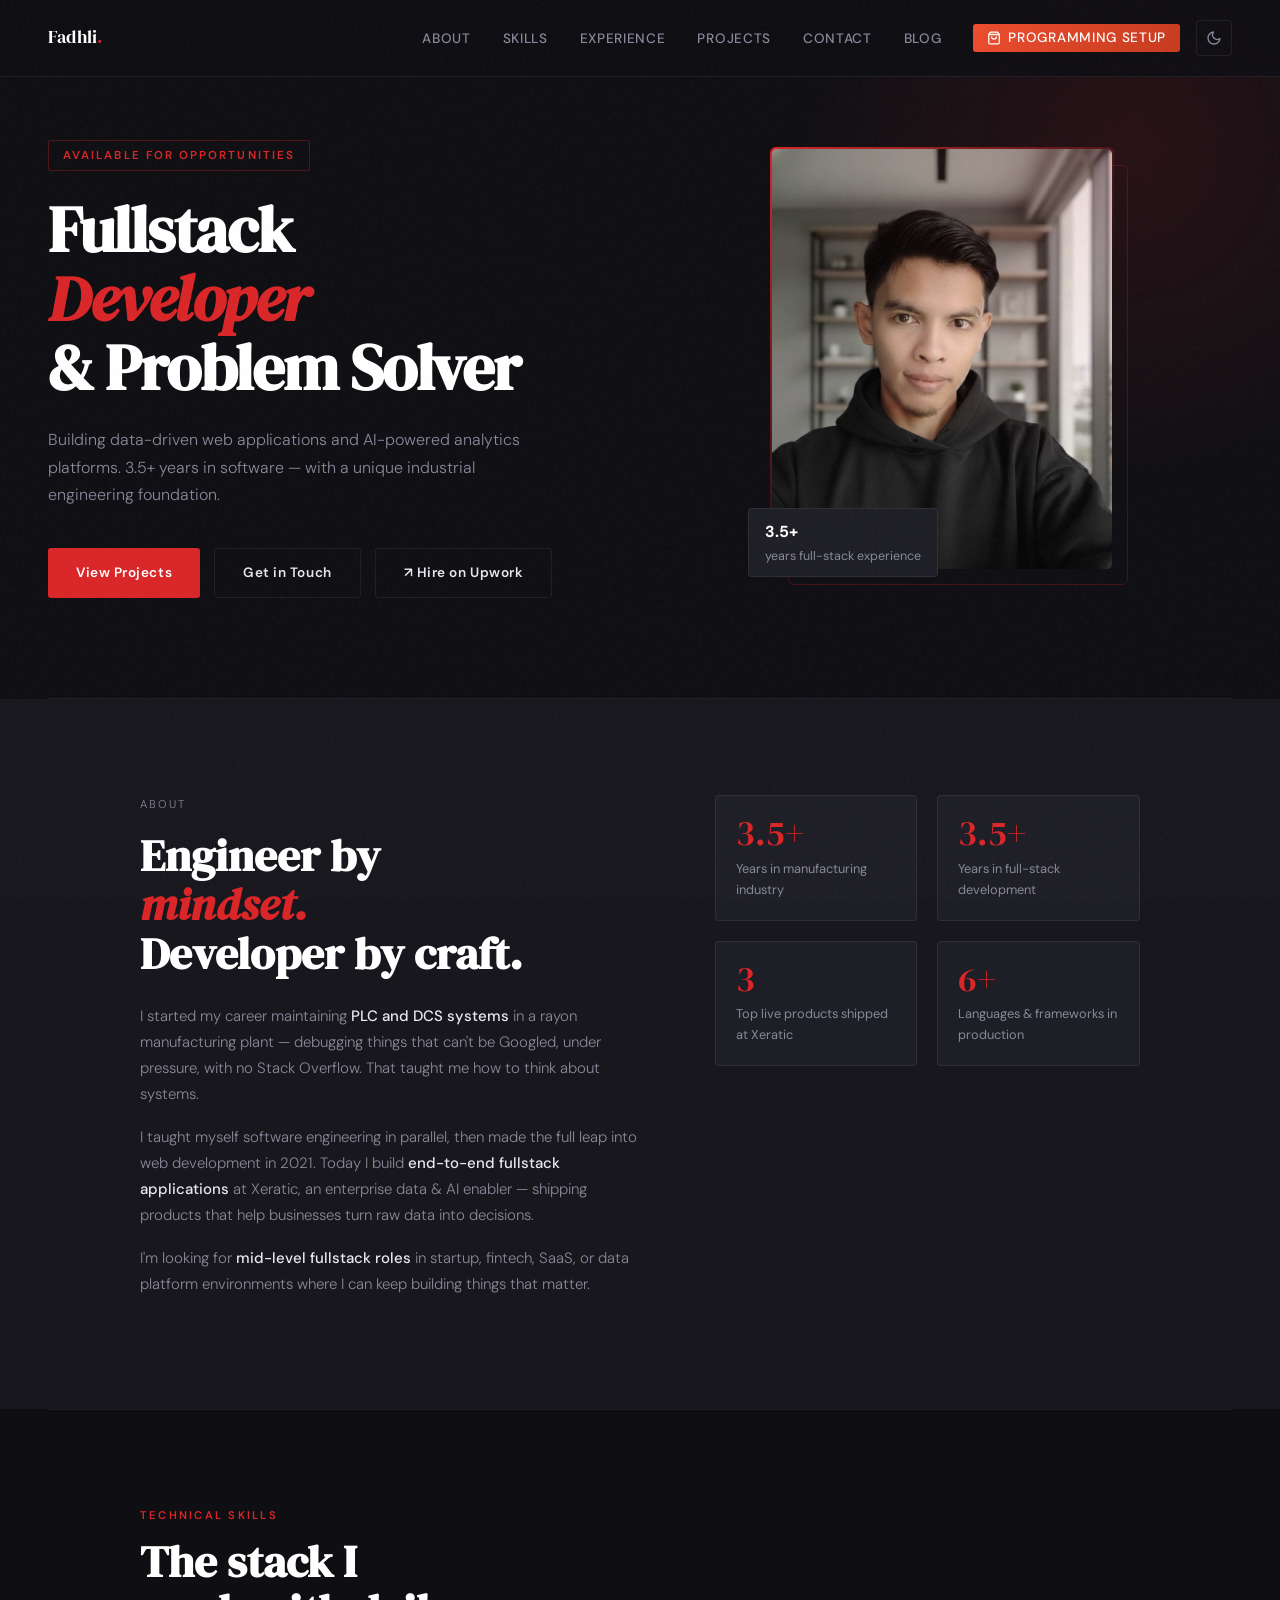
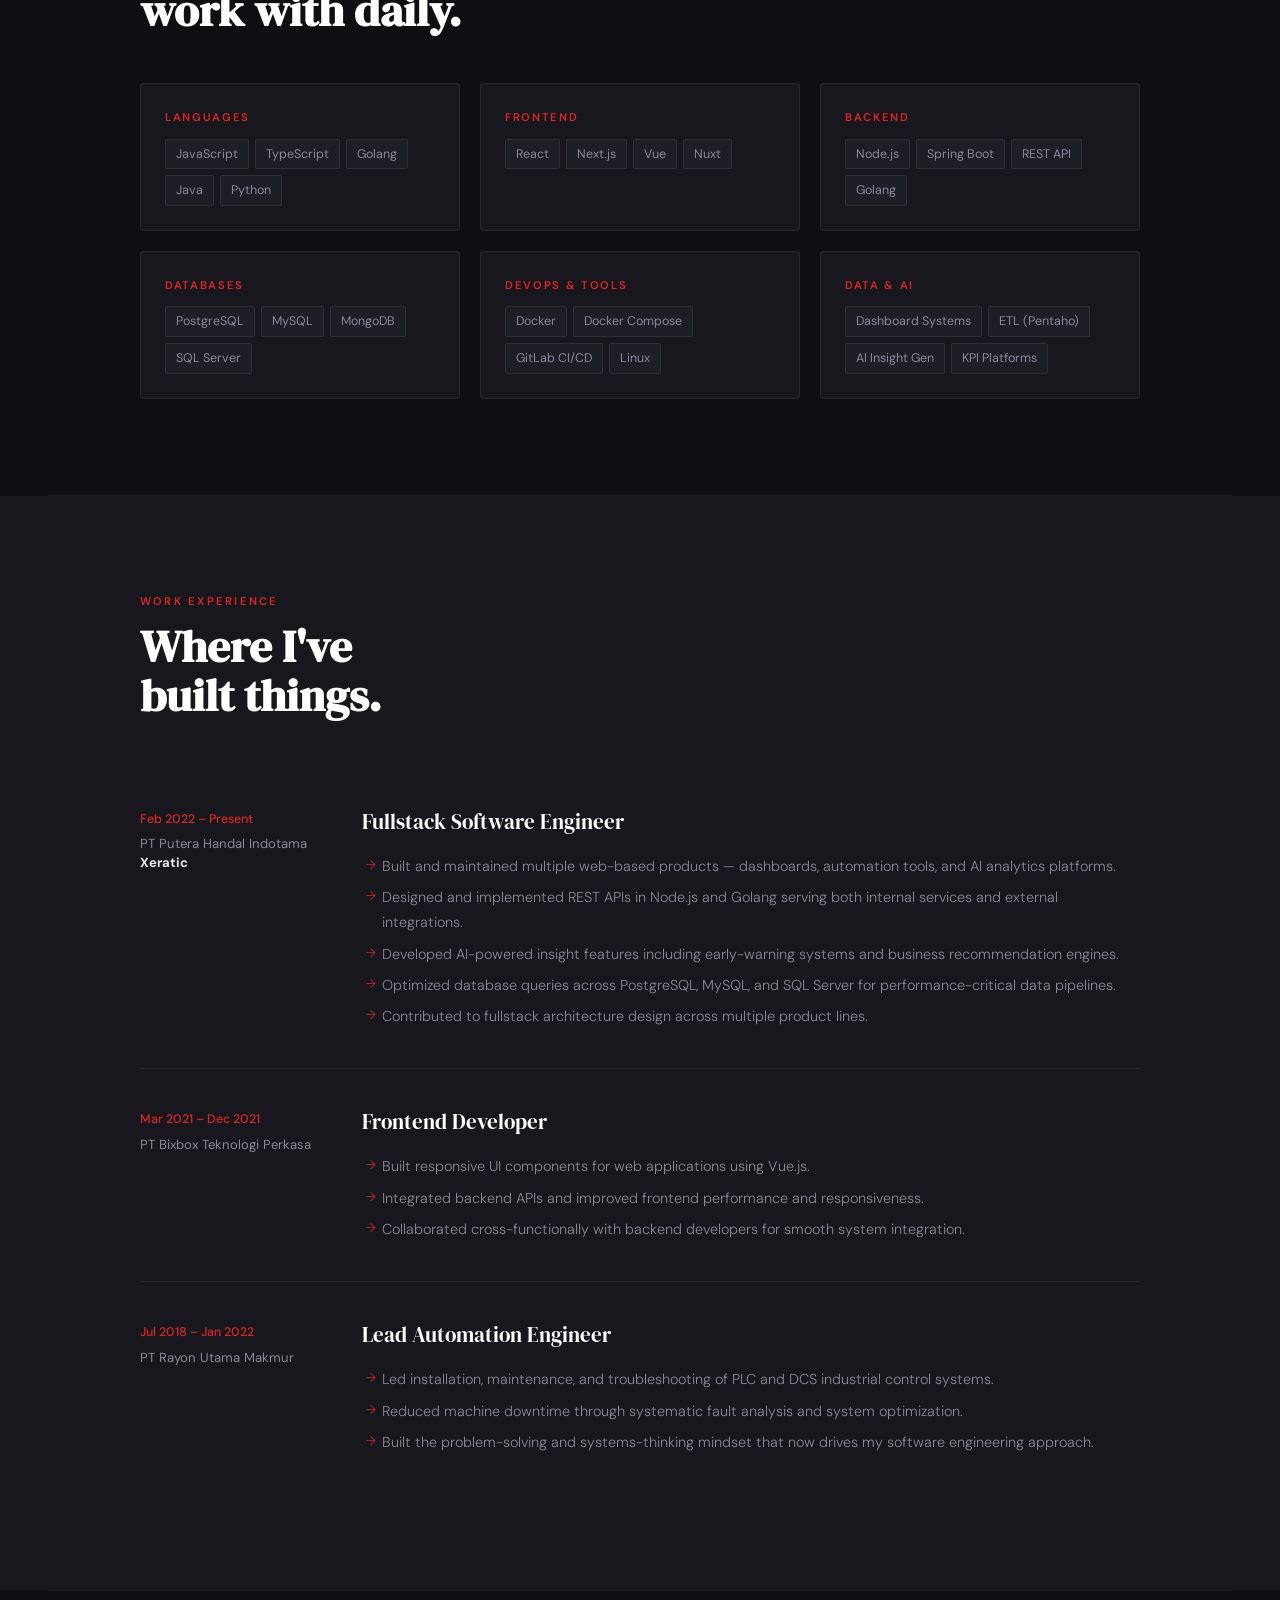
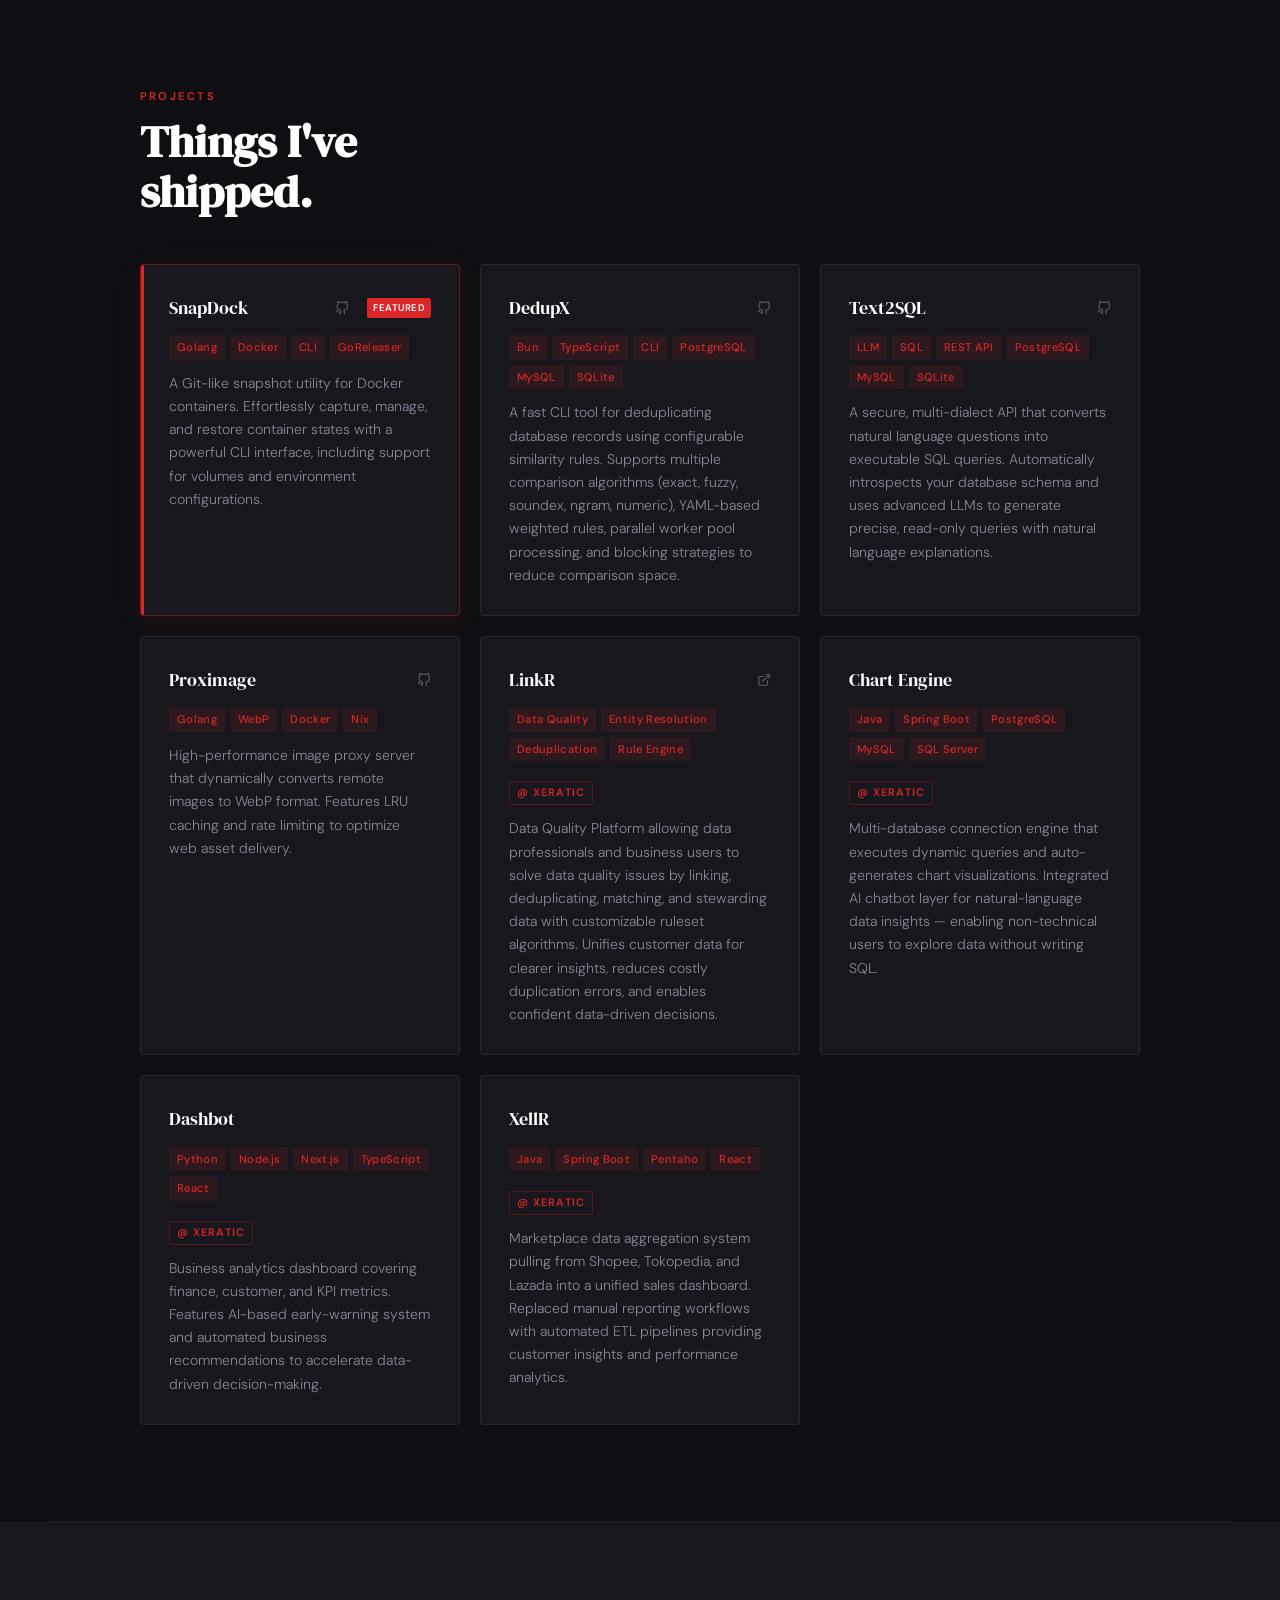
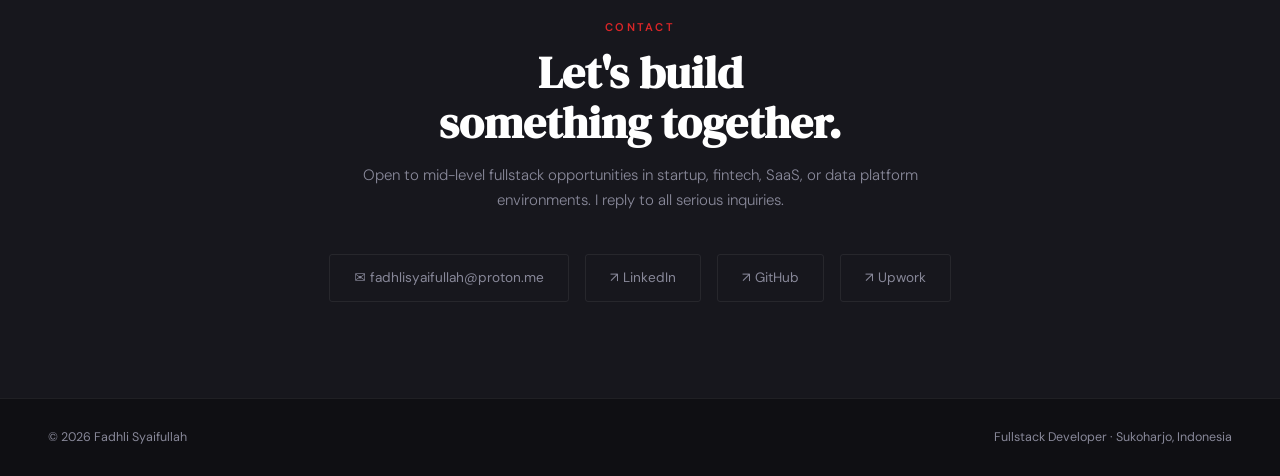
==== index.html @ 794bb7c9 "feat: blogspot integration" ====
<!doctype html>
<html lang="en">
    <head>
        <meta charset="UTF-8" />
        <meta name="viewport" content="width=device-width, initial-scale=1.0" />

        <!-- SEO Primary -->
        <title>
            Fadhli Syaifullah – Fullstack Developer | Data & AI Applications
        </title>
        <meta
            name="description"
            content="Fadhli Syaifullah is a Fullstack Developer with 3.5+ years building data-driven web apps and AI-powered analytics platforms. Currently at Xeratic, Indonesia. Open to mid-level roles in startup, fintech, SaaS, or data platforms."
        />
        <meta
            name="keywords"
            content="Fadhli Syaifullah, Fullstack Developer, Indonesia, Node.js, React, Next.js, Golang, Java, Spring Boot, PostgreSQL, Docker, Data Platform, AI Analytics, Xeratic"
        />
        <meta name="author" content="Fadhli Syaifullah" />
        <meta name="robots" content="index, follow" />
        <link rel="canonical" href="https://fadhlidev.github.io/" />
        <link rel="icon" type="image/x-icon" href="favicon.ico" />
        <link rel="apple-touch-icon" href="favicon.ico" />

        <!-- Open Graph -->
        <meta property="og:type" content="profile" />
        <meta
            property="og:title"
            content="Fadhli Syaifullah – Fullstack Developer"
        />
        <meta
            property="og:description"
            content="Building data-driven web apps and AI-powered analytics platforms. 3.5+ years experience. Open to mid-level fullstack roles."
        />
        <meta property="og:url" content="https://fadhlidev.github.io/" />
        <meta property="og:locale" content="en_US" />
        <meta property="profile:first_name" content="Fadhli" />
        <meta property="profile:last_name" content="Syaifullah" />
        <meta property="profile:username" content="fadhlidev" />

        <!-- Twitter Card -->
        <meta name="twitter:card" content="summary" />
        <meta
            name="twitter:title"
            content="Fadhli Syaifullah – Fullstack Developer"
        />
        <meta
            name="twitter:description"
            content="Building data-driven web apps and AI-powered analytics platforms. Open to mid-level fullstack roles."
        />

        <meta
            name="google-site-verification"
            content="5Q9qZHOVIRpjHIPTRs-oJiEABJaPSDayJt5hSM7cRe8"
        />

        <!-- Schema.org JSON-LD -->
        <script type="application/ld+json">
            {
                "@context": "https://schema.org",
                "@type": "Person",
                "name": "Fadhli Syaifullah",
                "jobTitle": "Fullstack Developer",
                "description": "Fullstack Developer with 3.5+ years building data-driven applications and AI-powered analytics platforms.",
                "email": "fadhlisyaifullah@proton.me",
                "telephone": "+62878-2653-4405",
                "address": {
                    "@type": "PostalAddress",
                    "addressLocality": "Sukoharjo",
                    "addressRegion": "Jawa Tengah",
                    "addressCountry": "ID"
                },
                "url": "https://fadhlidev.github.io/",
                "sameAs": [
                    "https://linkedin.com/in/fadhlisyaifullah",
                    "https://github.com/fadhlidev",
                    "https://www.upwork.com/freelancers/~01926ab890b89f38e7",
                    "https://fadhlidev.blogspot.com"
                ],
                "knowsAbout": [
                    "JavaScript",
                    "TypeScript",
                    "Golang",
                    "Java",
                    "React",
                    "Next.js",
                    "Node.js",
                    "PostgreSQL",
                    "Docker",
                    "Spring Boot",
                    "Data Analytics",
                    "AI Applications"
                ],
                "worksFor": {
                    "@type": "Organization",
                    "name": "PT Putera Handal Indotama (Xeratic)"
                }
            }
        </script>

        <link rel="preconnect" href="https://fonts.googleapis.com" />
        <link rel="preconnect" href="https://fonts.gstatic.com" crossorigin />
        <link
            href="https://fonts.googleapis.com/css2?family=DM+Serif+Display:ital@0;1&family=DM+Sans:ital,opsz,wght@0,9..40,300;0,9..40,400;0,9..40,500;0,9..40,600;1,9..40,300&display=swap"
            rel="stylesheet"
        />
        <link rel="stylesheet" href="styles.css" />
        <style>
            /* ── FOOTER ── */

            footer {
                background: var(--dark);
                border-top: 1px solid var(--border);
                padding: 28px 48px;
                display: flex;
                justify-content: space-between;
                align-items: center;
                font-size: 0.78rem;
                color: var(--muted);
            }

            /* ── RESPONSIVE ── */

            @media (max-width: 900px) {
                #hero {
                    grid-template-columns: 1fr;
                    padding: 100px 24px 60px;
                    overflow: hidden;
                }
                .hero-img-wrap {
                    order: -1;
                }
                .hero-img-frame {
                    width: 100%;
                    max-width: 280px;
                    height: 320px;
                }
                section {
                    padding: 64px 24px;
                }
                .divider {
                    margin: 0 24px;
                }
                nav {
                    padding: 16px 24px;
                }
                .nav-links {
                    display: none;
                }
                .nav-hamburger {
                    display: flex;
                }
                .theme-toggle {
                    margin-left: auto;
                }

                .about-grid,
                .skills-grid,
                .proj-grid {
                    grid-template-columns: 1fr;
                }
                .exp-item {
                    grid-template-columns: 1fr;
                    gap: 8px;
                }
                footer {
                    flex-direction: column;
                    gap: 8px;
                    text-align: center;
                }
            }
        </style>
    </head>
    <body>
        <!-- NAV -->
        <nav>
            <a href="#hero" class="nav-logo">Fadhli<span>.</span></a>
            <ul class="nav-links">
                <li><a href="#about">About</a></li>
                <li><a href="#skills">Skills</a></li>
                <li><a href="#experience">Experience</a></li>
                <li><a href="#projects">Projects</a></li>
                <li><a href="#contact">Contact</a></li>
                <li>
                    <a
                        href="https://fadhlidev.blogspot.com"
                        target="_blank"
                        rel="noopener"
                        >Blog</a
                    >
                </li>
                <li>
                    <a
                        href="https://collshp.com/programming_setup"
                        class="nav-shopee"
                        target="_blank"
                        rel="noopener"
                        ><svg
                            width="14"
                            height="14"
                            viewBox="0 0 24 24"
                            fill="none"
                            stroke="currentColor"
                            stroke-width="2.2"
                            stroke-linecap="round"
                            stroke-linejoin="round"
                        >
                            <path
                                d="M6 2 3 6v14a2 2 0 0 0 2 2h14a2 2 0 0 0 2-2V6l-3-4z"
                            />
                            <line x1="3" y1="6" x2="21" y2="6" />
                            <path d="M16 10a4 4 0 0 1-8 0" /></svg
                        >Programming Setup</a
                    >
                </li>
            </ul>
            <button
                class="theme-toggle"
                id="themeToggle"
                aria-label="Toggle theme"
            >
                <svg
                    class="icon-sun"
                    width="16"
                    height="16"
                    viewBox="0 0 24 24"
                    fill="none"
                    stroke="currentColor"
                    stroke-width="2"
                    stroke-linecap="round"
                    stroke-linejoin="round"
                >
                    <circle cx="12" cy="12" r="5" />
                    <line x1="12" y1="1" x2="12" y2="3" />
                    <line x1="12" y1="21" x2="12" y2="23" />
                    <line x1="4.22" y1="4.22" x2="5.64" y2="5.64" />
                    <line x1="18.36" y1="18.36" x2="19.78" y2="19.78" />
                    <line x1="1" y1="12" x2="3" y2="12" />
                    <line x1="21" y1="12" x2="23" y2="12" />
                    <line x1="4.22" y1="19.78" x2="5.64" y2="18.36" />
                    <line x1="18.36" y1="5.64" x2="19.78" y2="4.22" /></svg
                ><svg
                    class="icon-moon"
                    width="16"
                    height="16"
                    viewBox="0 0 24 24"
                    fill="none"
                    stroke="currentColor"
                    stroke-width="2"
                    stroke-linecap="round"
                    stroke-linejoin="round"
                >
                    <path d="M21 12.79A9 9 0 1 1 11.21 3 7 7 0 0 0 21 12.79z" />
                </svg>
            </button>
            <button
                class="nav-hamburger"
                id="navHamburger"
                aria-label="Open menu"
            >
                <span></span><span></span><span></span>
            </button>
        </nav>

        <!-- MOBILE DRAWER -->
        <div class="nav-drawer" id="navDrawer">
            <a href="#about" class="drawer-link">About</a>
            <a href="#skills" class="drawer-link">Skills</a>
            <a href="#experience" class="drawer-link">Experience</a>
            <a href="#projects" class="drawer-link">Projects</a>
            <a href="#contact" class="drawer-link">Contact</a>
            <a
                href="https://fadhlidev.blogspot.com"
                class="drawer-link"
                target="_blank"
                rel="noopener"
                >Blog</a
            >
            <a
                href="https://collshp.com/programming_setup"
                class="drawer-shopee"
                target="_blank"
                rel="noopener"
                ><svg
                    width="16"
                    height="16"
                    viewBox="0 0 24 24"
                    fill="none"
                    stroke="currentColor"
                    stroke-width="2.2"
                    stroke-linecap="round"
                    stroke-linejoin="round"
                >
                    <path
                        d="M6 2 3 6v14a2 2 0 0 0 2 2h14a2 2 0 0 0 2-2V6l-3-4z"
                    />
                    <line x1="3" y1="6" x2="21" y2="6" />
                    <path d="M16 10a4 4 0 0 1-8 0" /></svg
                >Programming Setup</a
            >
        </div>

        <!-- HERO -->
        <section id="hero">
            <div class="hero-text">
                <span class="hero-label">Available for opportunities</span>
                <h1>Fullstack<br /><em>Developer</em><br />& Problem Solver</h1>
                <p class="hero-sub">
                    Building data-driven web applications and AI-powered
                    analytics platforms. 3.5+ years in software — with a unique
                    industrial engineering foundation.
                </p>
                <div class="hero-cta">
                    <a href="#projects" class="btn btn-primary"
                        >View Projects</a
                    >
                    <a href="#contact" class="btn btn-ghost">Get in Touch</a>
                    <a
                        href="https://www.upwork.com/freelancers/~01926ab890b89f38e7"
                        class="btn btn-ghost"
                        target="_blank"
                        rel="noopener"
                        >↗ Hire on Upwork</a
                    >
                </div>
            </div>
            <div class="hero-img-wrap">
                <div class="hero-img-frame">
                    <img
                        src="[data-uri]"
                        alt="Fadhli Syaifullah – Fullstack Developer"
                        fetchpriority="high"
                    />
                    <div class="hero-badge">
                        <strong>3.5+</strong> years full-stack experience
                    </div>
                </div>
            </div>
        </section>

        <div class="divider"></div>

        <!-- ABOUT -->
        <section id="about">
            <div class="section-inner">
                <div class="about-grid">
                    <div class="about-text reveal">
                        <p class="section-label">About</p>
                        <h2 class="section-title" style="margin-bottom: 24px">
                            Engineer by<br /><em
                                style="font-style: italic; color: var(--red)"
                                >mindset.</em
                            ><br />Developer by craft.
                        </h2>
                        <p>
                            I started my career maintaining
                            <strong>PLC and DCS systems</strong> in a rayon
                            manufacturing plant — debugging things that can't be
                            Googled, under pressure, with no Stack Overflow.
                            That taught me how to think about systems.
                        </p>
                        <p>
                            I taught myself software engineering in parallel,
                            then made the full leap into web development in
                            2021. Today I build
                            <strong>end-to-end fullstack applications</strong>
                            at Xeratic, an enterprise data &amp; AI enabler —
                            shipping products that help businesses turn raw data
                            into decisions.
                        </p>
                        <p>
                            I'm looking for
                            <strong>mid-level fullstack roles</strong> in
                            startup, fintech, SaaS, or data platform
                            environments where I can keep building things that
                            matter.
                        </p>
                    </div>
                    <div class="about-stats reveal">
                        <div class="stat-box">
                            <div class="stat-num">3.5+</div>
                            <div class="stat-label">
                                Years in manufacturing industry
                            </div>
                        </div>
                        <div class="stat-box">
                            <div class="stat-num">3.5+</div>
                            <div class="stat-label">
                                Years in full-stack development
                            </div>
                        </div>
                        <div class="stat-box">
                            <div class="stat-num">3</div>
                            <div class="stat-label">
                                Top live products shipped at Xeratic
                            </div>
                        </div>
                        <div class="stat-box">
                            <div class="stat-num">6+</div>
                            <div class="stat-label">
                                Languages &amp; frameworks in production
                            </div>
                        </div>
                    </div>
                </div>
            </div>
        </section>

        <div class="divider"></div>

        <!-- SKILLS -->
        <section id="skills">
            <div class="section-inner">
                <p class="section-label reveal">Technical Skills</p>
                <h2 class="section-title reveal">
                    The stack I<br />work with daily.
                </h2>
                <div class="skills-grid">
                    <div class="skill-card reveal">
                        <div class="skill-cat">Languages</div>
                        <div class="skill-tags">
                            <span class="tag">JavaScript</span
                            ><span class="tag">TypeScript</span>
                            <span class="tag">Golang</span
                            ><span class="tag">Java</span
                            ><span class="tag">Python</span>
                        </div>
                    </div>
                    <div class="skill-card reveal">
                        <div class="skill-cat">Frontend</div>
                        <div class="skill-tags">
                            <span class="tag">React</span
                            ><span class="tag">Next.js</span>
                            <span class="tag">Vue</span
                            ><span class="tag">Nuxt</span>
                        </div>
                    </div>
                    <div class="skill-card reveal">
                        <div class="skill-cat">Backend</div>
                        <div class="skill-tags">
                            <span class="tag">Node.js</span
                            ><span class="tag">Spring Boot</span>
                            <span class="tag">REST API</span
                            ><span class="tag">Golang</span>
                        </div>
                    </div>
                    <div class="skill-card reveal">
                        <div class="skill-cat">Databases</div>
                        <div class="skill-tags">
                            <span class="tag">PostgreSQL</span
                            ><span class="tag">MySQL</span>
                            <span class="tag">MongoDB</span
                            ><span class="tag">SQL Server</span>
                        </div>
                    </div>
                    <div class="skill-card reveal">
                        <div class="skill-cat">DevOps & Tools</div>
                        <div class="skill-tags">
                            <span class="tag">Docker</span
                            ><span class="tag">Docker Compose</span>
                            <span class="tag">GitLab CI/CD</span
                            ><span class="tag">Linux</span>
                        </div>
                    </div>
                    <div class="skill-card reveal">
                        <div class="skill-cat">Data & AI</div>
                        <div class="skill-tags">
                            <span class="tag">Dashboard Systems</span
                            ><span class="tag">ETL (Pentaho)</span>
                            <span class="tag">AI Insight Gen</span
                            ><span class="tag">KPI Platforms</span>
                        </div>
                    </div>
                </div>
            </div>
        </section>

        <div class="divider"></div>

        <!-- EXPERIENCE -->
        <section id="experience">
            <div class="section-inner">
                <p class="section-label reveal">Work Experience</p>
                <h2 class="section-title reveal">
                    Where I've<br />built things.
                </h2>
                <div class="exp-list">
                    <div class="exp-item reveal">
                        <div class="exp-meta">
                            <div class="exp-period">Feb 2022 – Present</div>
                            <div class="exp-company">
                                PT Putera Handal Indotama<br /><strong
                                    style="color: var(--light)"
                                    >Xeratic</strong
                                >
                            </div>
                        </div>
                        <div>
                            <div class="exp-role">
                                Fullstack Software Engineer
                            </div>
                            <div class="exp-body">
                                <ul>
                                    <li>
                                        Built and maintained multiple web-based
                                        products — dashboards, automation tools,
                                        and AI analytics platforms.
                                    </li>
                                    <li>
                                        Designed and implemented REST APIs in
                                        Node.js and Golang serving both internal
                                        services and external integrations.
                                    </li>
                                    <li>
                                        Developed AI-powered insight features
                                        including early-warning systems and
                                        business recommendation engines.
                                    </li>
                                    <li>
                                        Optimized database queries across
                                        PostgreSQL, MySQL, and SQL Server for
                                        performance-critical data pipelines.
                                    </li>
                                    <li>
                                        Contributed to fullstack architecture
                                        design across multiple product lines.
                                    </li>
                                </ul>
                            </div>
                        </div>
                    </div>

                    <div class="exp-item reveal">
                        <div class="exp-meta">
                            <div class="exp-period">Mar 2021 – Dec 2021</div>
                            <div class="exp-company">
                                PT Bixbox Teknologi Perkasa
                            </div>
                        </div>
                        <div>
                            <div class="exp-role">Frontend Developer</div>
                            <div class="exp-body">
                                <ul>
                                    <li>
                                        Built responsive UI components for web
                                        applications using Vue.js.
                                    </li>
                                    <li>
                                        Integrated backend APIs and improved
                                        frontend performance and responsiveness.
                                    </li>
                                    <li>
                                        Collaborated cross-functionally with
                                        backend developers for smooth system
                                        integration.
                                    </li>
                                </ul>
                            </div>
                        </div>
                    </div>

                    <div class="exp-item reveal">
                        <div class="exp-meta">
                            <div class="exp-period">Jul 2018 – Jan 2022</div>
                            <div class="exp-company">PT Rayon Utama Makmur</div>
                        </div>
                        <div>
                            <div class="exp-role">Lead Automation Engineer</div>
                            <div class="exp-body">
                                <ul>
                                    <li>
                                        Led installation, maintenance, and
                                        troubleshooting of PLC and DCS
                                        industrial control systems.
                                    </li>
                                    <li>
                                        Reduced machine downtime through
                                        systematic fault analysis and system
                                        optimization.
                                    </li>
                                    <li>
                                        Built the problem-solving and
                                        systems-thinking mindset that now drives
                                        my software engineering approach.
                                    </li>
                                </ul>
                            </div>
                        </div>
                    </div>
                </div>
            </div>
        </section>

        <div class="divider"></div>

        <!-- PROJECTS -->
        <section id="projects">
            <div class="section-inner">
                <p class="section-label reveal">Projects</p>
                <h2 class="section-title reveal">Things I've<br />shipped.</h2>
                <div class="proj-grid">
                    <div class="proj-card featured reveal">
                        <div class="proj-name">
                            SnapDock
                            <a
                                href="https://github.com/fadhlidev/snapdock"
                                class="proj-link"
                                target="_blank"
                                rel="noopener"
                                title="View on GitHub"
                                ><svg
                                    width="14"
                                    height="14"
                                    viewBox="0 0 24 24"
                                    fill="none"
                                    stroke="currentColor"
                                    stroke-width="2"
                                    stroke-linecap="round"
                                    stroke-linejoin="round"
                                >
                                    <path
                                        d="M9 19c-5 1.5-5-2.5-7-3m14 6v-3.87a3.37 3.37 0 0 0-.94-2.61c3.14-.35 6.44-1.54 6.44-7A5.44 5.44 0 0 0 20 4.77 5.07 5.07 0 0 0 19.91 1S18.73.65 16 2.48a13.38 13.38 0 0 0-7 0C6.27.65 5.09 1 5.09 1A5.07 5.07 0 0 0 5 4.77a5.44 5.44 0 0 0-1.5 3.78c0 5.42 3.3 6.61 6.44 7A3.37 3.37 0 0 0 9 18.13V22"
                                    /></svg
                            ></a>
                        </div>
                        <div class="proj-tech">
                            <span>Golang</span><span>Docker</span
                            ><span>CLI</span><span>GoReleaser</span>
                        </div>
                        <p class="proj-desc">
                            A Git-like snapshot utility for Docker containers.
                            Effortlessly capture, manage, and restore container
                            states with a powerful CLI interface, including
                            support for volumes and environment configurations.
                        </p>
                    </div>

                    <div class="proj-card reveal">
                        <div class="proj-name">
                            DedupX
                            <a
                                href="https://github.com/fadhlidev/dedupx"
                                class="proj-link"
                                target="_blank"
                                rel="noopener"
                                title="View on GitHub"
                            >
                                <svg
                                    width="14"
                                    height="14"
                                    viewBox="0 0 24 24"
                                    fill="none"
                                    stroke="currentColor"
                                    stroke-width="2"
                                    stroke-linecap="round"
                                    stroke-linejoin="round"
                                >
                                    <path
                                        d="M9 19c-5 1.5-5-2.5-7-3m14 6v-3.87a3.37 3.37 0 0 0-.94-2.61c3.14-.35 6.44-1.54 6.44-7A5.44 5.44 0 0 0 20 4.77 5.07 5.07 0 0 0 19.91 1S18.73.65 16 2.48a13.38 13.38 0 0 0-7 0C6.27.65 5.09 1 5.09 1A5.07 5.07 0 0 0 5 4.77a5.44 5.44 0 0 0-1.5 3.78c0 5.42 3.3 6.61 6.44 7A3.37 3.37 0 0 0 9 18.13V22"
                                    />
                                </svg>
                            </a>
                        </div>
                        <div class="proj-tech">
                            <span>Bun</span><span>TypeScript</span
                            ><span>CLI</span><span>PostgreSQL</span
                            ><span>MySQL</span><span>SQLite</span>
                        </div>
                        <p class="proj-desc">
                            A fast CLI tool for deduplicating database records
                            using configurable similarity rules. Supports
                            multiple comparison algorithms (exact, fuzzy,
                            soundex, ngram, numeric), YAML-based weighted rules,
                            parallel worker pool processing, and blocking
                            strategies to reduce comparison space.
                        </p>
                    </div>

                    <div class="proj-card reveal">
                        <div class="proj-name">
                            Text2SQL
                            <a
                                href="https://github.com/fadhlidev/text2sql"
                                class="proj-link"
                                target="_blank"
                                rel="noopener"
                                title="View on GitHub"
                            >
                                <svg
                                    width="14"
                                    height="14"
                                    viewBox="0 0 24 24"
                                    fill="none"
                                    stroke="currentColor"
                                    stroke-width="2"
                                    stroke-linecap="round"
                                    stroke-linejoin="round"
                                >
                                    <path
                                        d="M9 19c-5 1.5-5-2.5-7-3m14 6v-3.87a3.37 3.37 0 0 0-.94-2.61c3.14-.35 6.44-1.54 6.44-7A5.44 5.44 0 0 0 20 4.77 5.07 5.07 0 0 0 19.91 1S18.73.65 16 2.48a13.38 13.38 0 0 0-7 0C6.27.65 5.09 1 5.09 1A5.07 5.07 0 0 0 5 4.77a5.44 5.44 0 0 0-1.5 3.78c0 5.42 3.3 6.61 6.44 7A3.37 3.37 0 0 0 9 18.13V22"
                                    />
                                </svg>
                            </a>
                        </div>
                        <div class="proj-tech">
                            <span>LLM</span><span>SQL</span><span>REST API</span
                            ><span>PostgreSQL</span><span>MySQL</span
                            ><span>SQLite</span>
                        </div>
                        <p class="proj-desc">
                            A secure, multi-dialect API that converts natural
                            language questions into executable SQL queries.
                            Automatically introspects your database schema and
                            uses advanced LLMs to generate precise, read-only
                            queries with natural language explanations.
                        </p>
                    </div>

                    <div class="proj-card reveal">
                        <div class="proj-name">
                            Proximage
                            <a
                                href="https://github.com/fadhlidev/proximage"
                                class="proj-link"
                                target="_blank"
                                rel="noopener"
                                title="View on GitHub"
                                ><svg
                                    width="14"
                                    height="14"
                                    viewBox="0 0 24 24"
                                    fill="none"
                                    stroke="currentColor"
                                    stroke-width="2"
                                    stroke-linecap="round"
                                    stroke-linejoin="round"
                                >
                                    <path
                                        d="M9 19c-5 1.5-5-2.5-7-3m14 6v-3.87a3.37 3.37 0 0 0-.94-2.61c3.14-.35 6.44-1.54 6.44-7A5.44 5.44 0 0 0 20 4.77 5.07 5.07 0 0 0 19.91 1S18.73.65 16 2.48a13.38 13.38 0 0 0-7 0C6.27.65 5.09 1 5.09 1A5.07 5.07 0 0 0 5 4.77a5.44 5.44 0 0 0-1.5 3.78c0 5.42 3.3 6.61 6.44 7A3.37 3.37 0 0 0 9 18.13V22"
                                    /></svg
                            ></a>
                        </div>
                        <div class="proj-tech">
                            <span>Golang</span><span>WebP</span
                            ><span>Docker</span><span>Nix</span>
                        </div>
                        <p class="proj-desc">
                            High-performance image proxy server that dynamically
                            converts remote images to WebP format. Features LRU
                            caching and rate limiting to optimize web asset
                            delivery.
                        </p>
                    </div>

                    <div class="proj-card reveal">
                        <div class="proj-name">
                            LinkR
                            <a
                                href="https://xeratic.com/linkr"
                                class="proj-link"
                                target="_blank"
                                rel="noopener"
                                title="Visit LinkR"
                                ><svg
                                    width="14"
                                    height="14"
                                    viewBox="0 0 24 24"
                                    fill="none"
                                    stroke="currentColor"
                                    stroke-width="2"
                                    stroke-linecap="round"
                                    stroke-linejoin="round"
                                >
                                    <path
                                        d="M18 13v6a2 2 0 0 1-2 2H5a2 2 0 0 1-2-2V8a2 2 0 0 1 2-2h6"
                                    />
                                    <polyline points="15 3 21 3 21 9" />
                                    <line x1="10" y1="14" x2="21" y2="3" /></svg
                            ></a>
                        </div>
                        <div class="proj-tech">
                            <span>Data Quality</span
                            ><span>Entity Resolution</span
                            ><span>Deduplication</span><span>Rule Engine</span>
                        </div>
                        <span class="proj-xeratic">@ Xeratic</span>
                        <p class="proj-desc">
                            Data Quality Platform allowing data professionals
                            and business users to solve data quality issues by
                            linking, deduplicating, matching, and stewarding
                            data with customizable ruleset algorithms. Unifies
                            customer data for clearer insights, reduces costly
                            duplication errors, and enables confident
                            data-driven decisions.
                        </p>
                    </div>

                    <div class="proj-card reveal">
                        <div class="proj-name">Chart Engine</div>
                        <div class="proj-tech">
                            <span>Java</span><span>Spring Boot</span
                            ><span>PostgreSQL</span><span>MySQL</span
                            ><span>SQL Server</span>
                        </div>
                        <span class="proj-xeratic">@ Xeratic</span>
                        <p class="proj-desc">
                            Multi-database connection engine that executes
                            dynamic queries and auto-generates chart
                            visualizations. Integrated AI chatbot layer for
                            natural-language data insights — enabling
                            non-technical users to explore data without writing
                            SQL.
                        </p>
                    </div>

                    <div class="proj-card reveal">
                        <div class="proj-name">Dashbot</div>
                        <div class="proj-tech">
                            <span>Python</span><span>Node.js</span
                            ><span>Next.js</span><span>TypeScript</span
                            ><span>React</span>
                        </div>
                        <span class="proj-xeratic">@ Xeratic</span>
                        <p class="proj-desc">
                            Business analytics dashboard covering finance,
                            customer, and KPI metrics. Features AI-based
                            early-warning system and automated business
                            recommendations to accelerate data-driven
                            decision-making.
                        </p>
                    </div>

                    <div class="proj-card reveal">
                        <div class="proj-name">XellR</div>
                        <div class="proj-tech">
                            <span>Java</span><span>Spring Boot</span
                            ><span>Pentaho</span><span>React</span>
                        </div>
                        <span class="proj-xeratic">@ Xeratic</span>
                        <p class="proj-desc">
                            Marketplace data aggregation system pulling from
                            Shopee, Tokopedia, and Lazada into a unified sales
                            dashboard. Replaced manual reporting workflows with
                            automated ETL pipelines providing customer insights
                            and performance analytics.
                        </p>
                    </div>
                </div>
            </div>
        </section>

        <div class="divider"></div>

        <!-- CONTACT -->
        <section id="contact">
            <div class="contact-inner">
                <p class="section-label reveal">Contact</p>
                <h2 class="section-title reveal">
                    Let's build<br />something together.
                </h2>
                <p class="contact-sub reveal">
                    Open to mid-level fullstack opportunities in startup,
                    fintech, SaaS, or data platform environments. I reply to all
                    serious inquiries.
                </p>
                <div class="contact-links reveal">
                    <a
                        href="mailto:fadhlisyaifullah@proton.me"
                        class="contact-link"
                    >
                        ✉ fadhlisyaifullah@proton.me
                    </a>
                    <a
                        href="https://linkedin.com/in/fadhlisyaifullah"
                        class="contact-link"
                        target="_blank"
                        rel="noopener"
                    >
                        ↗ LinkedIn
                    </a>
                    <a
                        href="https://github.com/fadhlidev"
                        class="contact-link"
                        target="_blank"
                        rel="noopener"
                    >
                        ↗ GitHub
                    </a>
                    <a
                        href="https://www.upwork.com/freelancers/~01926ab890b89f38e7"
                        class="contact-link"
                        target="_blank"
                        rel="noopener"
                    >
                        ↗ Upwork
                    </a>
                </div>
            </div>
        </section>

        <!-- FOOTER -->
        <footer>
            <span>© 2026 Fadhli Syaifullah</span>
            <span>Fullstack Developer · Sukoharjo, Indonesia</span>
        </footer>

        <script>
            // Theme toggle
            const themeToggle = document.getElementById("themeToggle");
            const savedTheme = localStorage.getItem("theme");
            if (savedTheme === "light") document.body.classList.add("light");

            themeToggle.addEventListener("click", () => {
                document.body.classList.toggle("light");
                localStorage.setItem(
                    "theme",
                    document.body.classList.contains("light")
                        ? "light"
                        : "dark",
                );
            });
        </script>

        <script>
            // Scroll reveal
            const els = document.querySelectorAll(".reveal");
            const io = new IntersectionObserver(
                (entries) => {
                    entries.forEach((e) => {
                        if (e.isIntersecting) {
                            e.target.classList.add("visible");
                            io.unobserve(e.target);
                        }
                    });
                },
                { threshold: 0.12 },
            );
            els.forEach((el) => io.observe(el));
        </script>

        <script>
            const hamburger = document.getElementById("navHamburger");
            const drawer = document.getElementById("navDrawer");
            hamburger.addEventListener("click", () => {
                hamburger.classList.toggle("open");
                drawer.classList.toggle("open");
                document.body.style.overflow = drawer.classList.contains("open")
                    ? "hidden"
                    : "";
            });
            document.querySelectorAll(".drawer-link").forEach((link) => {
                link.addEventListener("click", () => {
                    hamburger.classList.remove("open");
                    drawer.classList.remove("open");
                    document.body.style.overflow = "";
                });
            });
        </script>
    </body>
</html>
---- styles.css ----
*,
*::before,
*::after {
    box-sizing: border-box;
    margin: 0;
    padding: 0;
}

:root {
    --red: #da2628;
    --red-dim: #a81d1f;
    --dark: #0f0f13;
    --dark2: #17171d;
    --dark3: #1e1e26;
    --border: rgba(255, 255, 255, 0.07);
    --muted: #888899;
    --light: #e8e8f0;
    --white: #ffffff;
    --serif: "DM Serif Display", Georgia, serif;
    --sans: "DM Sans", system-ui, sans-serif;
}

body.light {
    --dark: #f0ede8;
    --dark2: #e6e2db;
    --dark3: #dad6ce;
    --border: rgba(0, 0, 0, 0.1);
    --muted: #6b6760;
    --light: #2a2520;
    --white: #1a1612;
}
body.light::before {
    opacity: 0.15;
}
body.light nav {
    background: rgba(240, 237, 232, 0.9);
}
body.light .nav-drawer {
    background: rgba(240, 237, 232, 0.98);
}
body.light #hero::after {
    background: radial-gradient(
        circle,
        rgba(218, 38, 40, 0.07) 0%,
        transparent 70%
    );
}
body.light .hero-img-frame::before {
    background: linear-gradient(135deg, var(--red), transparent 60%);
}
body.light .stat-box,
body.light .skill-card,
body.light .proj-card {
    background: var(--dark3);
}
body.light .exp-role {
    color: var(--white);
}
body.light .exp-company {
    color: var(--muted);
}
body.light .exp-body li {
    color: var(--light);
}
body.light footer {
    background: var(--dark2);
}

/* ── THEME TOGGLE ── */

.theme-toggle {
    display: flex;
    align-items: center;
    justify-content: center;
    width: 36px;
    height: 36px;
    background: none;
    border: 1px solid var(--border);
    border-radius: 4px;
    cursor: pointer;
    color: var(--muted);
    transition:
        color 0.2s,
        border-color 0.2s;
    flex-shrink: 0;
    margin-left: 16px;
}
.theme-toggle:hover {
    color: var(--white);
    border-color: rgba(255, 255, 255, 0.2);
}
body.light .theme-toggle:hover {
    border-color: rgba(0, 0, 0, 0.2);
}
.theme-toggle .icon-sun {
    display: none;
}
.theme-toggle .icon-moon {
    display: block;
}
body.light .theme-toggle .icon-sun {
    display: block;
}
body.light .theme-toggle .icon-moon {
    display: none;
}

html {
    scroll-behavior: smooth;
}

body {
    background: var(--dark);
    color: var(--light);
    font-family: var(--sans);
    font-size: 15px;
    line-height: 1.65;
    overflow-x: hidden;
}

/* ── NOISE OVERLAY ── */

body::before {
    content: "";
    position: fixed;
    inset: 0;
    background-image: url("data:image/svg+xml,%3Csvg viewBox='0 0 256 256' xmlns='http://www.w3.org/2000/svg'%3E%3Cfilter id='n'%3E%3CfeTurbulence type='fractalNoise' baseFrequency='0.9' numOctaves='4' stitchTiles='stitch'/%3E%3C/filter%3E%3Crect width='100%25' height='100%25' filter='url(%23n)' opacity='0.04'/%3E%3C/svg%3E");
    pointer-events: none;
    z-index: 9999;
    opacity: 0.6;
}

/* ── NAV ── */

nav {
    position: fixed;
    top: 0;
    left: 0;
    right: 0;
    z-index: 1000;
    display: flex;
    align-items: center;
    justify-content: space-between;
    padding: 20px 48px;
    background: rgba(15, 15, 19, 0.85);
    backdrop-filter: blur(16px);
    border-bottom: 1px solid var(--border);
}
.nav-logo {
    font-family: var(--serif);
    font-size: 1.1rem;
    color: var(--white);
    text-decoration: none;
    letter-spacing: 0.01em;
}
.nav-logo span {
    color: var(--red);
}
.nav-links {
    display: flex;
    gap: 32px;
    list-style: none;
    align-items: center;
    margin-left: auto;
}
.nav-hamburger {
    margin-left: 8px;
}
.nav-links a {
    color: var(--muted);
    text-decoration: none;
    font-size: 0.85rem;
    font-weight: 500;
    letter-spacing: 0.05em;
    text-transform: uppercase;
    transition: color 0.2s;
}
.nav-links a:hover {
    color: var(--white);
}

.nav-links a:hover,
.nav-links a.active {
    color: var(--white);
}
.nav-links a.active {
    color: var(--red);
}

.nav-shopee {
    display: inline-flex;
    align-items: center;
    gap: 7px;
    padding: 7px 14px;
    font-size: 0.78rem;
    font-weight: 600;
    letter-spacing: 0.03em;
    text-transform: none;
    color: #fff !important;
    background: linear-gradient(135deg, #ee4d2d, #c73a1e);
    border-radius: 3px;
    text-decoration: none;
    transition: all 0.2s;
    white-space: nowrap;
    line-height: 1;
}
.nav-shopee svg {
    flex-shrink: 0;
}
.nav-shopee:hover {
    opacity: 0.88;
    transform: translateY(-1px);
    color: #fff !important;
}

/* ── HERO ── */

#hero {
    display: grid;
    grid-template-columns: 1fr 1fr;
    align-items: center;
    padding: 140px 48px 100px;
    gap: 64px;
    position: relative;
    max-width: 1280px;
    margin-left: auto;
    margin-right: auto;
}
#hero::after {
    content: "";
    position: absolute;
    top: -200px;
    right: -200px;
    width: 700px;
    height: 700px;
    background: radial-gradient(
        circle,
        rgba(218, 38, 40, 0.12) 0%,
        transparent 70%
    );
    pointer-events: none;
}
.hero-text {
    z-index: 1;
}
.hero-label {
    display: inline-block;
    font-size: 0.72rem;
    font-weight: 600;
    letter-spacing: 0.18em;
    text-transform: uppercase;
    color: var(--red);
    border: 1px solid rgba(218, 38, 40, 0.3);
    padding: 5px 14px;
    border-radius: 2px;
    margin-bottom: 24px;
    animation: fadeUp 0.6s ease both;
}
h1 {
    font-family: var(--serif);
    font-size: clamp(2.8rem, 5vw, 4.2rem);
    line-height: 1.08;
    color: var(--white);
    letter-spacing: -0.02em;
    animation: fadeUp 0.6s 0.1s ease both;
}
h1 em {
    font-style: italic;
    color: var(--red);
}
.hero-sub {
    margin-top: 24px;
    color: var(--muted);
    font-size: 1rem;
    max-width: 480px;
    line-height: 1.7;
    font-weight: 300;
    animation: fadeUp 0.6s 0.2s ease both;
}
.hero-cta {
    display: flex;
    gap: 14px;
    margin-top: 40px;
    flex-wrap: wrap;
    animation: fadeUp 0.6s 0.3s ease both;
}
.btn {
    padding: 13px 28px;
    font-size: 0.85rem;
    font-weight: 600;
    letter-spacing: 0.04em;
    text-decoration: none;
    border-radius: 3px;
    transition: all 0.2s;
    display: inline-flex;
    align-items: center;
    gap: 8px;
}
.btn-primary {
    background: var(--red);
    color: #fff;
}
.btn-primary:hover {
    background: var(--red-dim);
    transform: translateY(-2px);
}
.btn-ghost {
    background: transparent;
    color: var(--light);
    border: 1px solid var(--border);
}
.btn-ghost:hover {
    border-color: rgba(255, 255, 255, 0.3);
    transform: translateY(-2px);
}

.hero-img-wrap {
    display: flex;
    justify-content: center;
    align-items: center;
    animation: fadeUp 0.8s 0.1s ease both;
    padding: 0 20px 20px 0;
}
.hero-img-frame {
    position: relative;
    width: 340px;
    height: 420px;
    max-width: 100%;
}
.hero-img-frame::before {
    content: "";
    position: absolute;
    inset: -2px;
    background: linear-gradient(135deg, var(--red), transparent 60%);
    border-radius: 6px;
    z-index: 0;
}
.hero-img-frame::after {
    content: "";
    position: absolute;
    bottom: -16px;
    right: -16px;
    width: 100%;
    height: 100%;
    border: 1px solid rgba(218, 38, 40, 0.25);
    border-radius: 6px;
    z-index: 0;
}
.hero-img-frame img {
    position: relative;
    z-index: 1;
    width: 100%;
    height: 100%;
    object-fit: cover;
    object-position: center top;
    border-radius: 5px;
    filter: grayscale(15%);
}
.hero-badge {
    position: absolute;
    bottom: -8px;
    left: -24px;
    background: var(--dark3);
    border: 1px solid var(--border);
    border-radius: 4px;
    padding: 10px 16px;
    font-size: 0.78rem;
    color: var(--muted);
    z-index: 2;
    white-space: nowrap;
}
.hero-badge strong {
    color: var(--white);
    display: block;
    font-size: 1rem;
}

/* ── SECTIONS ── */

section {
    padding: 96px 48px;
}
.section-inner {
    max-width: 1000px;
    margin: 0 auto;
}
.section-label {
    font-size: 0.7rem;
    font-weight: 600;
    letter-spacing: 0.2em;
    text-transform: uppercase;
    color: var(--red);
    margin-bottom: 12px;
}
.section-title {
    font-family: var(--serif);
    font-size: clamp(2rem, 3.5vw, 2.8rem);
    line-height: 1.1;
    color: var(--white);
    margin-bottom: 48px;
}
.divider {
    height: 1px;
    background: var(--border);
    margin: 0 48px;
}

/* ── ABOUT ── */

#about {
    background: var(--dark2);
}
.about-grid {
    display: grid;
    grid-template-columns: 1.2fr 1fr;
    gap: 64px;
    align-items: start;
}
.about-text p {
    color: var(--muted);
    margin-bottom: 16px;
    font-weight: 300;
    line-height: 1.75;
}
.about-text p strong {
    color: var(--light);
    font-weight: 500;
}
.about-stats {
    display: grid;
    grid-template-columns: 1fr 1fr;
    gap: 20px;
}
.stat-box {
    background: var(--dark3);
    border: 1px solid var(--border);
    border-radius: 4px;
    padding: 20px;
    transition: border-color 0.2s;
}
.stat-box:hover {
    border-color: rgba(218, 38, 40, 0.3);
}
.stat-num {
    font-family: var(--serif);
    font-size: 2.2rem;
    color: var(--red);
    line-height: 1;
}
.stat-label {
    font-size: 0.8rem;
    color: var(--muted);
    margin-top: 6px;
}

/* ── SKILLS ── */

#skills {
    background: var(--dark);
}
.skills-grid {
    display: grid;
    grid-template-columns: repeat(3, 1fr);
    gap: 20px;
}
.skill-card {
    background: var(--dark2);
    border: 1px solid var(--border);
    border-radius: 4px;
    padding: 24px;
    transition: all 0.2s;
}
.skill-card:hover {
    border-color: rgba(218, 38, 40, 0.3);
    transform: translateY(-3px);
}
.skill-cat {
    font-size: 0.7rem;
    font-weight: 600;
    letter-spacing: 0.15em;
    text-transform: uppercase;
    color: var(--red);
    margin-bottom: 12px;
}
.skill-tags {
    display: flex;
    flex-wrap: wrap;
    gap: 6px;
}
.tag {
    font-size: 0.78rem;
    padding: 4px 10px;
    background: var(--dark3);
    border: 1px solid var(--border);
    border-radius: 2px;
    color: var(--muted);
}

/* ── EXPERIENCE ── */

#experience {
    background: var(--dark2);
}
.exp-list {
    display: flex;
    flex-direction: column;
    gap: 0;
}
.exp-item {
    display: grid;
    grid-template-columns: 180px 1fr;
    gap: 32px;
    padding: 36px 0;
    border-bottom: 1px solid var(--border);
    transition: background 0.2s;
}
.exp-item > div:last-child {
    padding-left: 8px;
}
.exp-item:last-child {
    border-bottom: none;
}
.exp-meta {
    padding-top: 4px;
}
.exp-period {
    font-size: 0.78rem;
    color: var(--red);
    font-weight: 500;
    margin-bottom: 6px;
}
.exp-company {
    font-size: 0.82rem;
    color: var(--muted);
    line-height: 1.4;
}
.exp-role {
    font-family: var(--serif);
    font-size: 1.3rem;
    color: var(--white);
    margin-bottom: 12px;
    padding-left: 2px;
}
.exp-body {
    color: var(--muted);
    font-weight: 300;
    line-height: 1.75;
    padding-left: 2px;
}
.exp-body ul {
    list-style: none;
    padding-left: 4px;
}
.exp-body li {
    padding: 3px 0 3px 16px;
    position: relative;
    font-size: 0.9rem;
}
.exp-body li::before {
    content: "→";
    position: absolute;
    left: 0;
    color: var(--red);
    font-size: 0.8rem;
}

/* ── PROJECTS ── */

#projects {
    background: var(--dark);
}
.proj-grid {
    display: grid;
    grid-template-columns: repeat(3, 1fr);
    gap: 20px;
}
.proj-card {
    background: var(--dark2);
    border: 1px solid var(--border);
    border-radius: 4px;
    padding: 28px;
    display: flex;
    flex-direction: column;
    gap: 12px;
    transition: all 0.25s;
    position: relative;
    overflow: hidden;
}
.proj-card::before {
    content: "";
    position: absolute;
    top: 0;
    left: 0;
    width: 3px;
    height: 0;
    background: var(--red);
    transition: height 0.3s;
}
.proj-card:hover {
    border-color: rgba(218, 38, 40, 0.25);
    transform: translateY(-4px);
}
.proj-card:hover::before {
    height: 100%;
}
.proj-name {
    font-family: var(--serif);
    font-size: 1.15rem;
    color: var(--white);
    display: flex;
    align-items: center;
    gap: 8px;
}
.proj-link {
    display: inline-flex;
    align-items: center;
    color: var(--muted);
    opacity: 0.6;
    transition:
        opacity 0.2s,
        color 0.2s;
    flex-shrink: 0;
    margin-left: auto;
}
.proj-link:hover {
    opacity: 1;
    color: var(--white);
}
.proj-xeratic {
    display: inline-flex;
    align-items: center;
    gap: 5px;
    font-size: 0.68rem;
    font-weight: 600;
    letter-spacing: 0.1em;
    text-transform: uppercase;
    color: var(--red);
    border: 1px solid rgba(218, 38, 40, 0.3);
    border-radius: 2px;
    padding: 2px 7px;
    font-family: var(--sans);
    margin-top: 8px;
    align-self: flex-start;
}
.proj-tech {
    display: flex;
    flex-wrap: wrap;
    gap: 5px;
}
.proj-tech span {
    font-size: 0.7rem;
    padding: 3px 8px;
    background: rgba(218, 38, 40, 0.1);
    color: var(--red);
    border-radius: 2px;
    font-weight: 500;
    letter-spacing: 0.03em;
}
.proj-desc {
    color: var(--muted);
    font-size: 0.88rem;
    line-height: 1.65;
    font-weight: 300;
}

/* Featured Project Style */
.proj-card.featured {
    border-color: rgba(218, 38, 40, 0.4);
    box-shadow: 0 4px 24px rgba(218, 38, 40, 0.12);
}
.proj-card.featured::before {
    height: 100%;
}
.proj-card.featured .proj-name::after {
    content: "FEATURED";
    font-size: 0.6rem;
    padding: 2px 6px;
    background: var(--red);
    color: #fff;
    border-radius: 2px;
    margin-left: 10px;
    vertical-align: middle;
    font-family: var(--sans);
    font-weight: 600;
    letter-spacing: 0.05em;
}

/* ── CONTACT ── */

#contact {
    background: var(--dark2);
}
.contact-inner {
    text-align: center;
    max-width: 640px;
    margin: 0 auto;
}
.contact-inner .section-title {
    margin-bottom: 16px;
}
.contact-sub {
    color: var(--muted);
    font-weight: 300;
    margin-bottom: 40px;
    line-height: 1.7;
}
.contact-links {
    display: flex;
    justify-content: center;
    gap: 16px;
    flex-wrap: wrap;
}
.contact-link {
    display: inline-flex;
    align-items: center;
    gap: 8px;
    padding: 12px 24px;
    border: 1px solid var(--border);
    border-radius: 3px;
    color: var(--muted);
    text-decoration: none;
    font-size: 0.85rem;
    transition: all 0.2s;
}
.contact-link:hover {
    color: var(--white);
    border-color: rgba(218, 38, 40, 0.4);
    background: rgba(218, 38, 40, 0.06);
}

/* ── ANIMATIONS ── */

@keyframes fadeUp {
    from {
        opacity: 0;
        transform: translateY(20px);
    }
    to {
        opacity: 1;
        transform: translateY(0);
    }
}
.reveal {
    opacity: 0;
    transform: translateY(24px);
    transition:
        opacity 0.6s ease,
        transform 0.6s ease;
}
.reveal.visible {
    opacity: 1;
    transform: translateY(0);
}

/* ── HAMBURGER & MOBILE MENU ── */

.nav-hamburger {
    display: none;
    flex-direction: column;
    justify-content: center;
    gap: 5px;
    width: 36px;
    height: 36px;
    background: none;
    border: none;
    cursor: pointer;
    padding: 4px;
    z-index: 1001;
    position: relative;
}
.nav-hamburger span {
    display: block;
    height: 2px;
    width: 100%;
    background: var(--light);
    border-radius: 2px;
    transition: all 0.25s ease;
    transform-origin: center;
}
.nav-hamburger.open span:nth-child(1) {
    transform: translateY(7px) rotate(45deg);
}
.nav-hamburger.open span:nth-child(2) {
    opacity: 0;
    transform: scaleX(0);
}
.nav-hamburger.open span:nth-child(3) {
    transform: translateY(-7px) rotate(-45deg);
}

.nav-drawer {
    display: none;
    position: fixed;
    top: 0;
    left: 0;
    right: 0;
    bottom: 0;
    background: rgba(15, 15, 19, 0.97);
    z-index: 999;
    flex-direction: column;
    align-items: center;
    justify-content: center;
    gap: 0;
    backdrop-filter: blur(16px);
}
.nav-drawer.open {
    display: flex;
}
.nav-drawer .drawer-link {
    color: var(--muted);
    text-decoration: none;
    font-size: 1.3rem;
    font-weight: 500;
    letter-spacing: 0.1em;
    text-transform: uppercase;
    padding: 20px 0;
    width: 240px;
    text-align: center;
    border-bottom: 1px solid var(--border);
    transition: color 0.2s;
    display: block;
}
.nav-drawer .drawer-link:first-child {
    border-top: 1px solid var(--border);
}
.nav-drawer .drawer-link:hover {
    color: var(--white);
}
.nav-drawer .drawer-shopee {
    margin-top: 28px;
    display: inline-flex;
    align-items: center;
    gap: 8px;
    padding: 14px 32px;
    font-size: 0.95rem;
    font-weight: 600;
    letter-spacing: 0.03em;
    text-transform: none;
    color: #fff;
    background: linear-gradient(135deg, #ee4d2d, #c73a1e);
    border-radius: 3px;
    border: none;
    width: auto;
}
.nav-drawer .drawer-shopee:first-child {
    border-top: none;
}
.nav-drawer .drawer-shopee:hover {
    color: #fff;
    opacity: 0.88;
}

/* ======================================================
       BLOG PAGE
       ====================================================== */

/* ── HERO / PAGE HEADER ── */

.page-header {
    padding: 140px 48px 72px;
    max-width: 1000px;
    margin: 0 auto;
    position: relative;
}
.page-header::after {
    content: "";
    position: fixed;
    top: -200px;
    right: -200px;
    width: 600px;
    height: 600px;
    background: radial-gradient(
        circle,
        rgba(218, 38, 40, 0.1) 0%,
        transparent 70%
    );
    pointer-events: none;
    z-index: 0;
}
.page-label {
    display: inline-block;
    font-size: 0.72rem;
    font-weight: 600;
    letter-spacing: 0.18em;
    text-transform: uppercase;
    color: var(--red);
    border: 1px solid rgba(218, 38, 40, 0.3);
    padding: 5px 14px;
    border-radius: 2px;
    margin-bottom: 20px;
    animation: fadeUp 0.5s ease both;
}
.page-title {
    font-family: var(--serif);
    font-size: clamp(2.4rem, 5vw, 3.8rem);
    line-height: 1.08;
    color: var(--white);
    letter-spacing: -0.02em;
    animation: fadeUp 0.5s 0.1s ease both;
}
.page-title em {
    font-style: italic;
    color: var(--red);
}
.page-sub {
    margin-top: 18px;
    color: var(--muted);
    font-size: 1rem;
    max-width: 520px;
    line-height: 1.7;
    font-weight: 300;
    animation: fadeUp 0.5s 0.2s ease both;
}

@keyframes fadeUp {
    from {
        opacity: 0;
        transform: translateY(18px);
    }
    to {
        opacity: 1;
        transform: translateY(0);
    }
}

/* ── DIVIDER ── */

.divider {
    height: 1px;
    background: var(--border);
    margin: 0 48px;
}

/* ── BLOG SECTION ── */

#blog {
    padding: 64px 48px 96px;
}
.blog-inner {
    max-width: 1000px;
    margin: 0 auto;
}

/* ── FILTER BAR ── */

.filter-bar {
    display: flex;
    align-items: center;
    justify-content: space-between;
    gap: 16px;
    margin-bottom: 40px;
    flex-wrap: wrap;
}
.filter-count {
    font-size: 0.78rem;
    color: var(--muted);
    letter-spacing: 0.05em;
}
.filter-count strong {
    color: var(--light);
}
.search-wrap {
    position: relative;
}
.search-input {
    background: var(--dark2);
    border: 1px solid var(--border);
    border-radius: 3px;
    color: var(--light);
    font-family: var(--sans);
    font-size: 0.83rem;
    padding: 8px 14px 8px 36px;
    outline: none;
    width: 240px;
    transition: border-color 0.2s;
}
.search-input::placeholder {
    color: var(--muted);
}
.search-input:focus {
    border-color: rgba(218, 38, 40, 0.4);
}
.search-icon {
    position: absolute;
    left: 11px;
    top: 50%;
    transform: translateY(-50%);
    color: var(--muted);
    pointer-events: none;
}

/* ── BLOG GRID ── */

.blog-grid {
    display: grid;
    grid-template-columns: repeat(3, 1fr);
    gap: 20px;
}

/* ── BLOG CARD ── */

.blog-card {
    background: var(--dark2);
    border: 1px solid var(--border);
    border-radius: 4px;
    padding: 28px;
    display: flex;
    flex-direction: column;
    gap: 10px;
    text-decoration: none;
    color: inherit;
    transition:
        border-color 0.2s,
        transform 0.2s;
    opacity: 0;
    transform: translateY(14px);
    animation: fadeUp 0.5s ease forwards;
}
.blog-card:hover {
    border-color: rgba(218, 38, 40, 0.35);
    transform: translateY(-3px);
}

.blog-card-num {
    font-size: 0.7rem;
    font-weight: 600;
    letter-spacing: 0.15em;
    text-transform: uppercase;
    color: rgba(218, 38, 40, 0.5);
}

.blog-card-title {
    font-family: var(--serif);
    font-size: 1.05rem;
    color: var(--white);
    line-height: 1.35;
    flex: 1;
    transition: color 0.2s;
}
.blog-card:hover .blog-card-title {
    color: var(--red);
}

.blog-card-meta {
    display: flex;
    align-items: center;
    justify-content: space-between;
    margin-top: 4px;
}
.blog-card-date {
    font-size: 0.76rem;
    color: var(--muted);
}
.blog-card-arrow {
    color: var(--muted);
    font-size: 0.8rem;
    transition:
        color 0.2s,
        transform 0.2s;
}
.blog-card:hover .blog-card-arrow {
    color: var(--red);
    transform: translate(2px, -2px);
}

/* stagger animation */
.blog-card:nth-child(1) {
    animation-delay: 0.05s;
}
.blog-card:nth-child(2) {
    animation-delay: 0.1s;
}
.blog-card:nth-child(3) {
    animation-delay: 0.15s;
}
.blog-card:nth-child(4) {
    animation-delay: 0.18s;
}
.blog-card:nth-child(5) {
    animation-delay: 0.21s;
}
.blog-card:nth-child(6) {
    animation-delay: 0.24s;
}
.blog-card:nth-child(n + 7) {
    animation-delay: 0.27s;
}

/* ── STATES ── */

.state-box {
    grid-column: 1 / -1;
    padding: 64px 0;
    text-align: center;
    color: var(--muted);
    font-size: 0.9rem;
}
.state-box .state-icon {
    font-size: 2rem;
    margin-bottom: 12px;
    display: block;
}
.state-box .spinner {
    display: inline-block;
    width: 28px;
    height: 28px;
    border: 2px solid var(--border);
    border-top-color: var(--red);
    border-radius: 50%;
    animation: spin 0.7s linear infinite;
    margin-bottom: 14px;
}
@keyframes spin {
    to {
        transform: rotate(360deg);
    }
}

.error-box {
    grid-column: 1 / -1;
    background: var(--dark2);
    border: 1px solid rgba(218, 38, 40, 0.2);
    border-radius: 4px;
    padding: 32px;
    text-align: center;
}
.error-box p {
    color: var(--muted);
    font-size: 0.88rem;
    margin-top: 8px;
}
.error-box strong {
    color: var(--light);
}
.retry-btn {
    display: inline-flex;
    align-items: center;
    gap: 6px;
    margin-top: 18px;
    padding: 9px 20px;
    font-size: 0.82rem;
    font-weight: 600;
    letter-spacing: 0.04em;
    background: var(--red);
    color: #fff;
    border: none;
    border-radius: 3px;
    cursor: pointer;
    transition: background 0.2s;
    font-family: var(--sans);
}
.retry-btn:hover {
    background: var(--red-dim);
}

/* no-results */
.no-results {
    grid-column: 1 / -1;
    text-align: center;
    padding: 48px 0;
    color: var(--muted);
    font-size: 0.9rem;
}

/* ======================================================
       POST PAGE
       ====================================================== */

/* ── LAYOUT ── */

.page-wrap {
    max-width: 720px;
    margin: 0 auto;
    padding: 120px 48px 96px;
}

/* ── BACK LINK ── */

.back-link {
    display: inline-flex;
    align-items: center;
    gap: 7px;
    font-size: 0.78rem;
    font-weight: 600;
    letter-spacing: 0.1em;
    text-transform: uppercase;
    color: var(--muted);
    text-decoration: none;
    transition: color 0.2s;
    margin-bottom: 40px;
    animation: fadeUp 0.4s ease both;
}
.back-link:hover {
    color: var(--white);
}
.back-link svg {
    transition: transform 0.2s;
}
.back-link:hover svg {
    transform: translateX(-3px);
}

/* ── POST HEADER ── */

.post-header {
    margin-bottom: 40px;
    animation: fadeUp 0.4s 0.05s ease both;
}
.post-label {
    display: inline-block;
    font-size: 0.7rem;
    font-weight: 600;
    letter-spacing: 0.18em;
    text-transform: uppercase;
    color: var(--red);
    border: 1px solid rgba(218, 38, 40, 0.3);
    padding: 4px 12px;
    border-radius: 2px;
    margin-bottom: 18px;
}
.post-title {
    font-family: var(--serif);
    font-size: clamp(1.9rem, 4vw, 2.8rem);
    line-height: 1.1;
    color: var(--white);
    letter-spacing: -0.02em;
    margin-bottom: 18px;
}
.post-meta {
    display: flex;
    align-items: center;
    gap: 20px;
    flex-wrap: wrap;
}
.post-date {
    font-size: 0.78rem;
    color: var(--muted);
}
.post-author {
    font-size: 0.78rem;
    color: var(--muted);
}
.post-tags {
    display: flex;
    flex-wrap: wrap;
    gap: 6px;
    margin-top: 16px;
}
.post-tag {
    font-size: 0.72rem;
    padding: 3px 9px;
    background: var(--dark3);
    border: 1px solid var(--border);
    border-radius: 2px;
    color: var(--muted);
}

/* ── DIVIDER ── */

.post-divider {
    height: 1px;
    background: var(--border);
    margin: 36px 0;
    animation: fadeUp 0.4s 0.1s ease both;
}

/* ── PROSE BODY ── */

.prose-body {
    color: var(--light);
    font-size: 1rem;
    line-height: 1.85;
    font-weight: 300;
    animation: fadeUp 0.5s 0.15s ease both;
}

.prose-body p {
    margin-bottom: 1.4em;
}

.prose-body h1,
.prose-body h2,
.prose-body h3,
.prose-body h4 {
    font-family: var(--serif);
    color: var(--white);
    margin: 2em 0 0.6em;
    line-height: 1.2;
    letter-spacing: -0.01em;
}
.prose-body h1 {
    font-size: 1.9rem;
}
.prose-body h2 {
    font-size: 1.5rem;
}
.prose-body h3 {
    font-size: 1.2rem;
}
.prose-body h4 {
    font-size: 1rem;
    font-family: var(--sans);
    font-weight: 600;
}

.prose-body a {
    color: var(--red);
    text-decoration: underline;
    text-underline-offset: 3px;
    transition: opacity 0.15s;
}
.prose-body a:hover {
    opacity: 0.75;
}

.prose-body strong {
    color: var(--white);
    font-weight: 600;
}
.prose-body em {
    font-style: italic;
}

.prose-body ul,
.prose-body ol {
    padding-left: 1.4em;
    margin-bottom: 1.4em;
}
.prose-body li {
    margin-bottom: 0.4em;
}

.prose-body code {
    font-family: "JetBrains Mono", "Fira Code", "Cascadia Code", monospace;
    font-size: 0.85em;
    background: var(--dark3);
    color: #f0a;
    padding: 2px 6px;
    border-radius: 3px;
    border: 1px solid var(--border);
}

.prose-body pre {
    background: var(--dark2);
    border: 1px solid var(--border);
    border-radius: 4px;
    padding: 20px 24px;
    overflow-x: auto;
    margin-bottom: 1.6em;
    font-size: 0.85rem;
    line-height: 1.65;
}
.prose-body pre code {
    background: none;
    border: none;
    padding: 0;
    color: #c9d1d9;
    font-size: inherit;
}

.prose-body blockquote {
    border-left: 3px solid var(--red);
    background: var(--dark2);
    margin: 1.6em 0;
    padding: 16px 20px;
    border-radius: 0 4px 4px 0;
    color: var(--muted);
    font-style: italic;
}
.prose-body blockquote p {
    margin: 0;
}

.prose-body hr {
    border: none;
    border-top: 1px solid var(--border);
    margin: 2em 0;
}

.prose-body img {
    max-width: 100%;
    border-radius: 4px;
    border: 1px solid var(--border);
    display: block;
    margin: 1.6em auto;
}

.prose-body table {
    width: 100%;
    border-collapse: collapse;
    margin-bottom: 1.6em;
    font-size: 0.9rem;
}
.prose-body th,
.prose-body td {
    padding: 10px 14px;
    border: 1px solid var(--border);
    text-align: left;
}
.prose-body th {
    background: var(--dark2);
    color: var(--white);
    font-weight: 600;
    font-size: 0.8rem;
    letter-spacing: 0.05em;
    text-transform: uppercase;
}

/* ── POST FOOTER ── */

.post-footer {
    margin-top: 56px;
    padding-top: 32px;
    border-top: 1px solid var(--border);
    display: flex;
    align-items: center;
    justify-content: space-between;
    flex-wrap: wrap;
    gap: 16px;
    animation: fadeUp 0.4s 0.2s ease both;
}
.post-footer-orig {
    display: inline-flex;
    align-items: center;
    gap: 7px;
    font-size: 0.8rem;
    color: var(--muted);
    text-decoration: none;
    border: 1px solid var(--border);
    padding: 8px 14px;
    border-radius: 3px;
    transition:
        border-color 0.2s,
        color 0.2s;
}
.post-footer-orig:hover {
    border-color: rgba(218, 38, 40, 0.35);
    color: var(--light);
}

/* ── STATES ── */

.state-wrap {
    display: flex;
    flex-direction: column;
    align-items: center;
    justify-content: center;
    min-height: 40vh;
    gap: 16px;
    text-align: center;
    padding: 0 24px;
}
.spinner {
    width: 30px;
    height: 30px;
    border: 2px solid var(--border);
    border-top-color: var(--red);
    border-radius: 50%;
    animation: spin 0.7s linear infinite;
}
.state-wrap p {
    color: var(--muted);
    font-size: 0.9rem;
}
.state-wrap strong {
    color: var(--light);
    display: block;
    margin-bottom: 8px;
}

.error-label {
    font-size: 0.7rem;
    font-weight: 600;
    letter-spacing: 0.18em;
    text-transform: uppercase;
    color: var(--red);
    border: 1px solid rgba(218, 38, 40, 0.3);
    padding: 4px 12px;
    border-radius: 2px;
    display: inline-block;
    margin-bottom: 12px;
}
.back-btn {
    display: inline-flex;
    align-items: center;
    gap: 6px;
    margin-top: 16px;
    padding: 9px 20px;
    font-size: 0.82rem;
    font-weight: 600;
    letter-spacing: 0.04em;
    background: var(--dark2);
    color: var(--light);
    border: 1px solid var(--border);
    border-radius: 3px;
    cursor: pointer;
    text-decoration: none;
    transition: border-color 0.2s;
    font-family: var(--sans);
}
.back-btn:hover {
    border-color: rgba(218, 38, 40, 0.4);
}

@keyframes fadeUp {
    from {
        opacity: 0;
        transform: translateY(16px);
    }
    to {
        opacity: 1;
        transform: translateY(0);
    }
}
@keyframes spin {
    to {
        transform: rotate(360deg);
    }
}
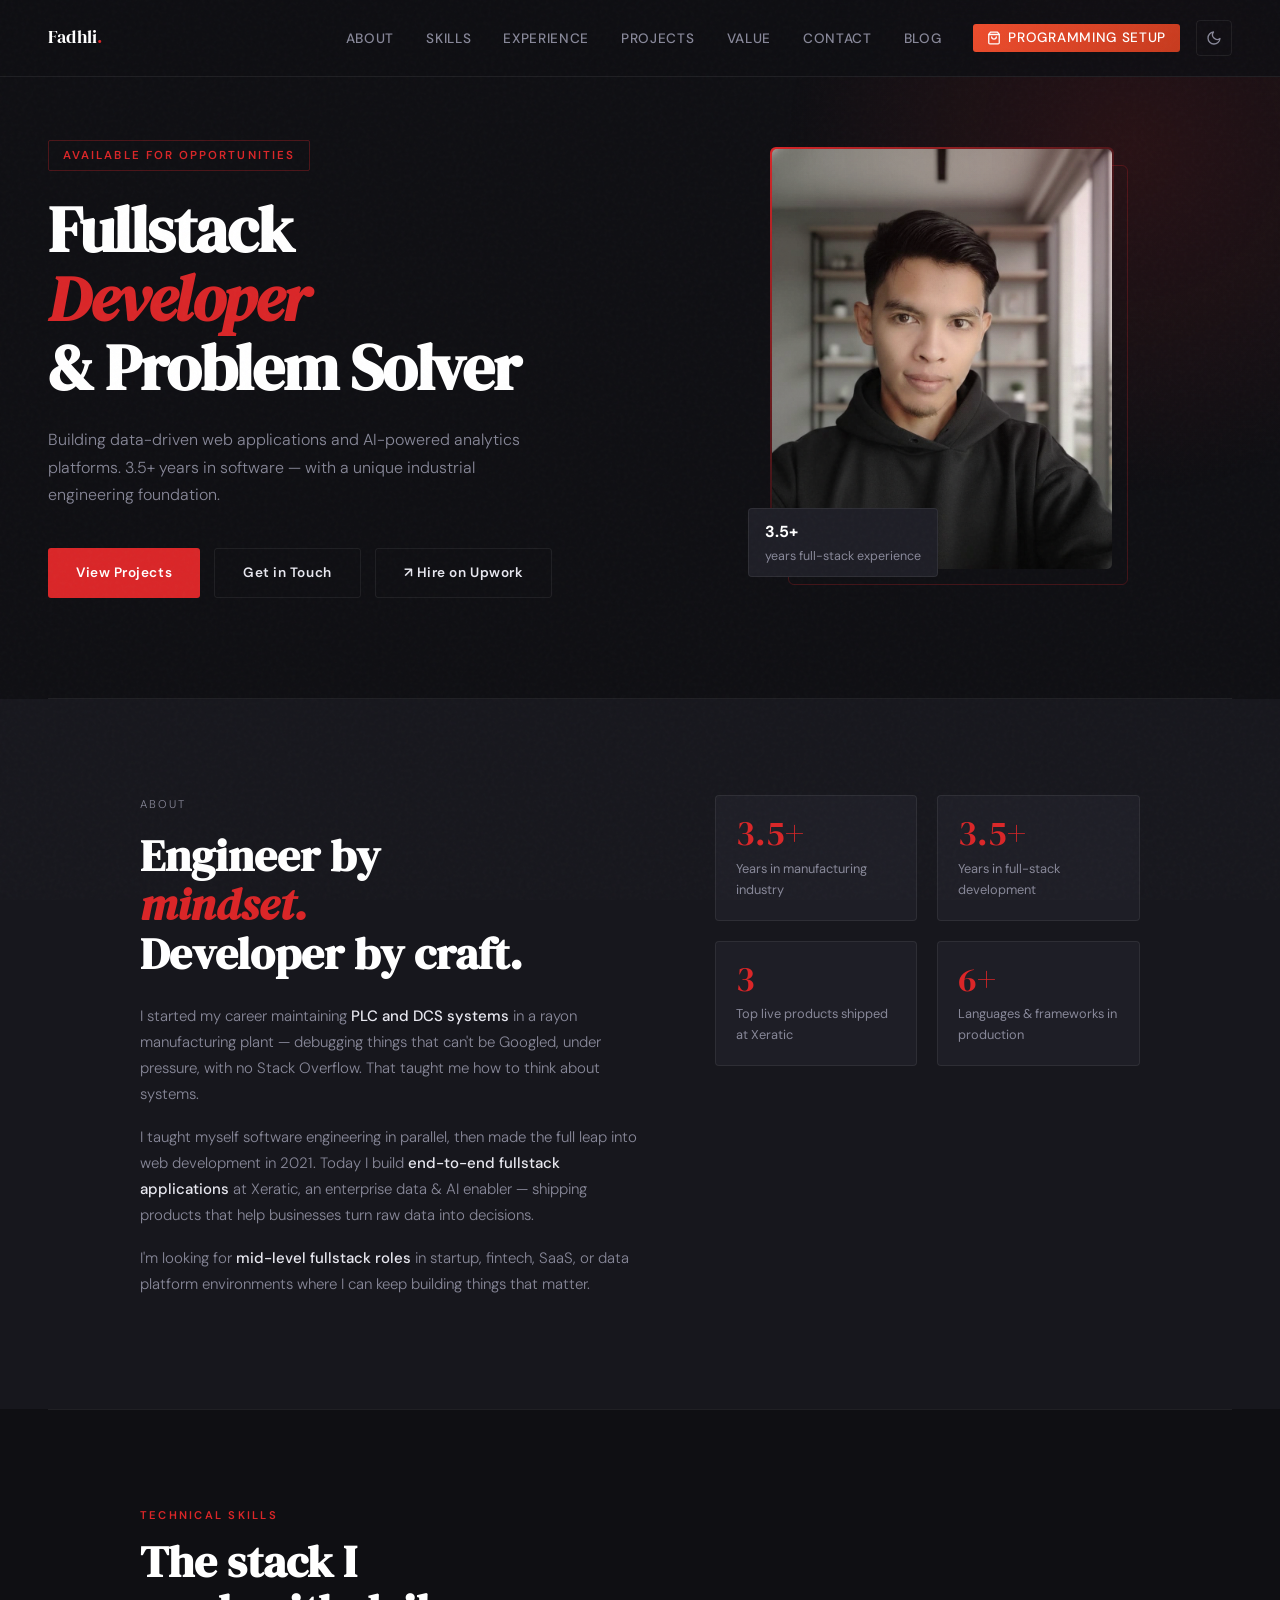
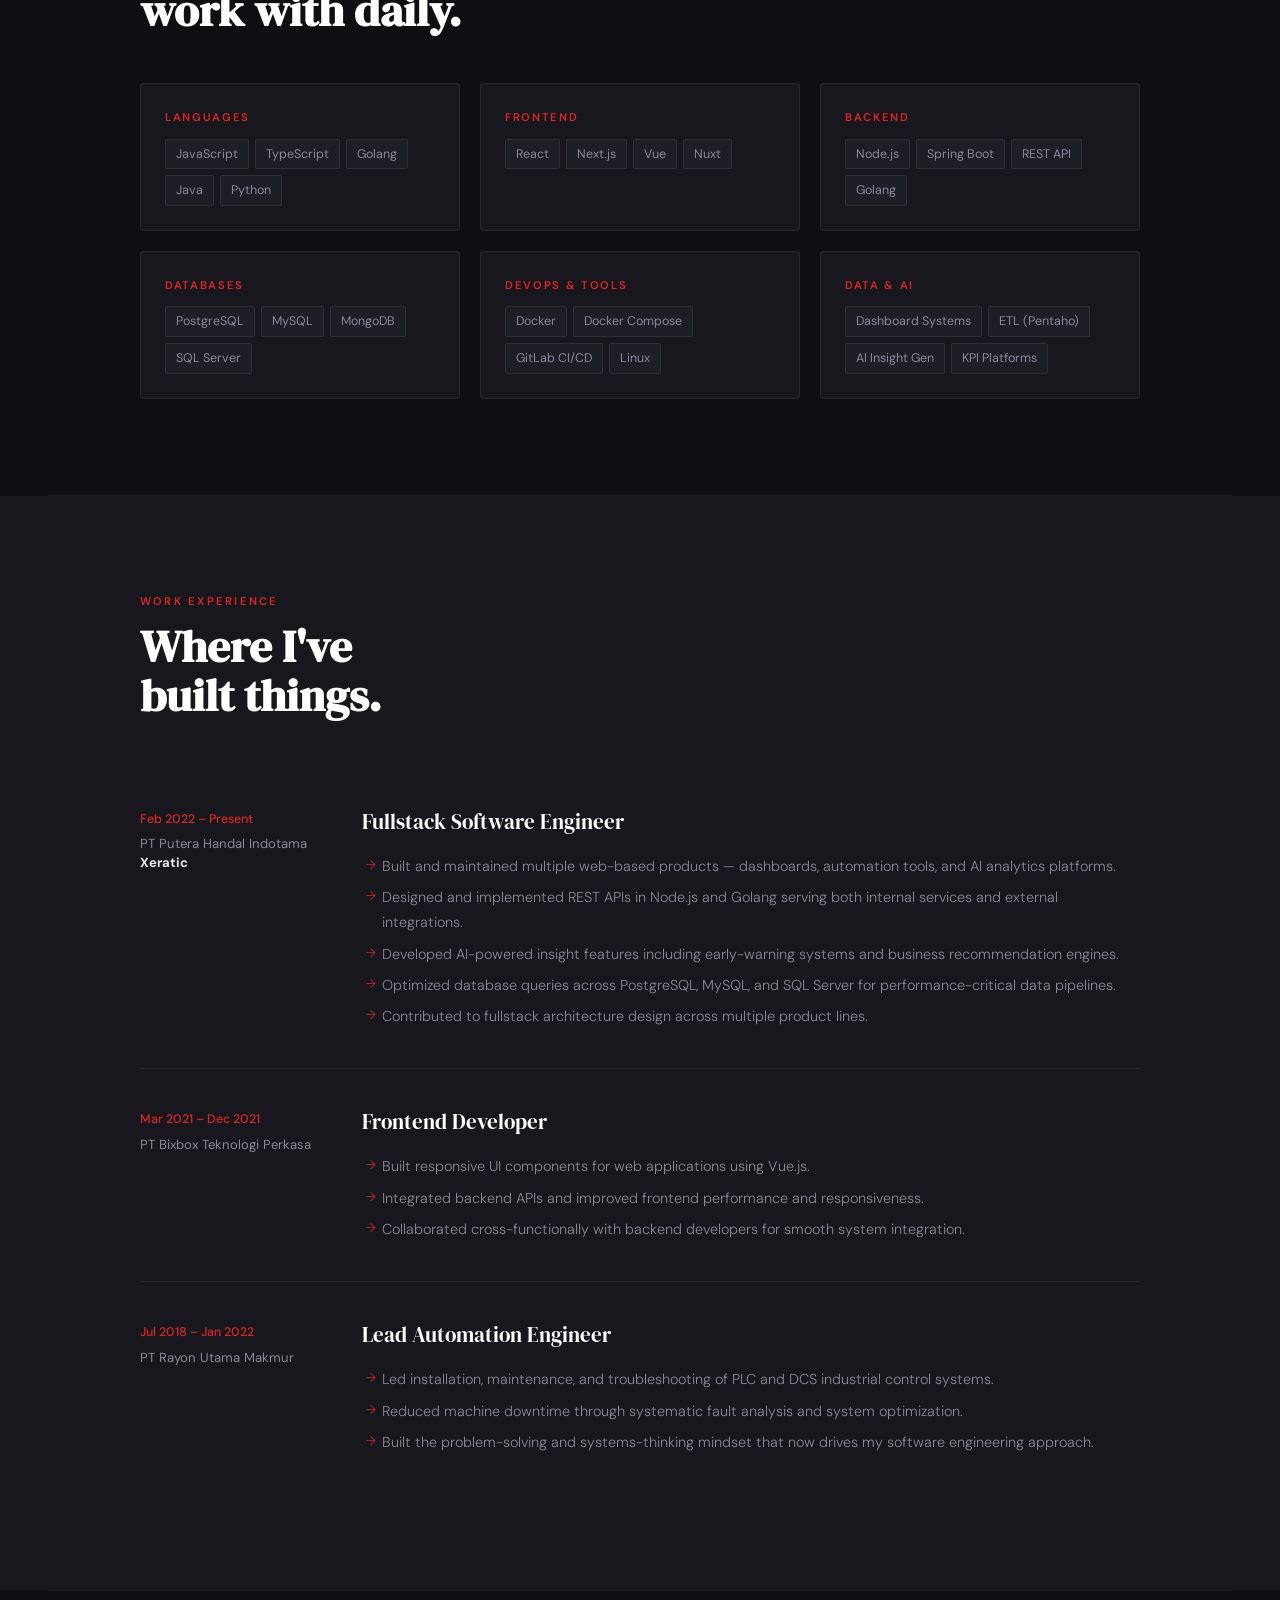
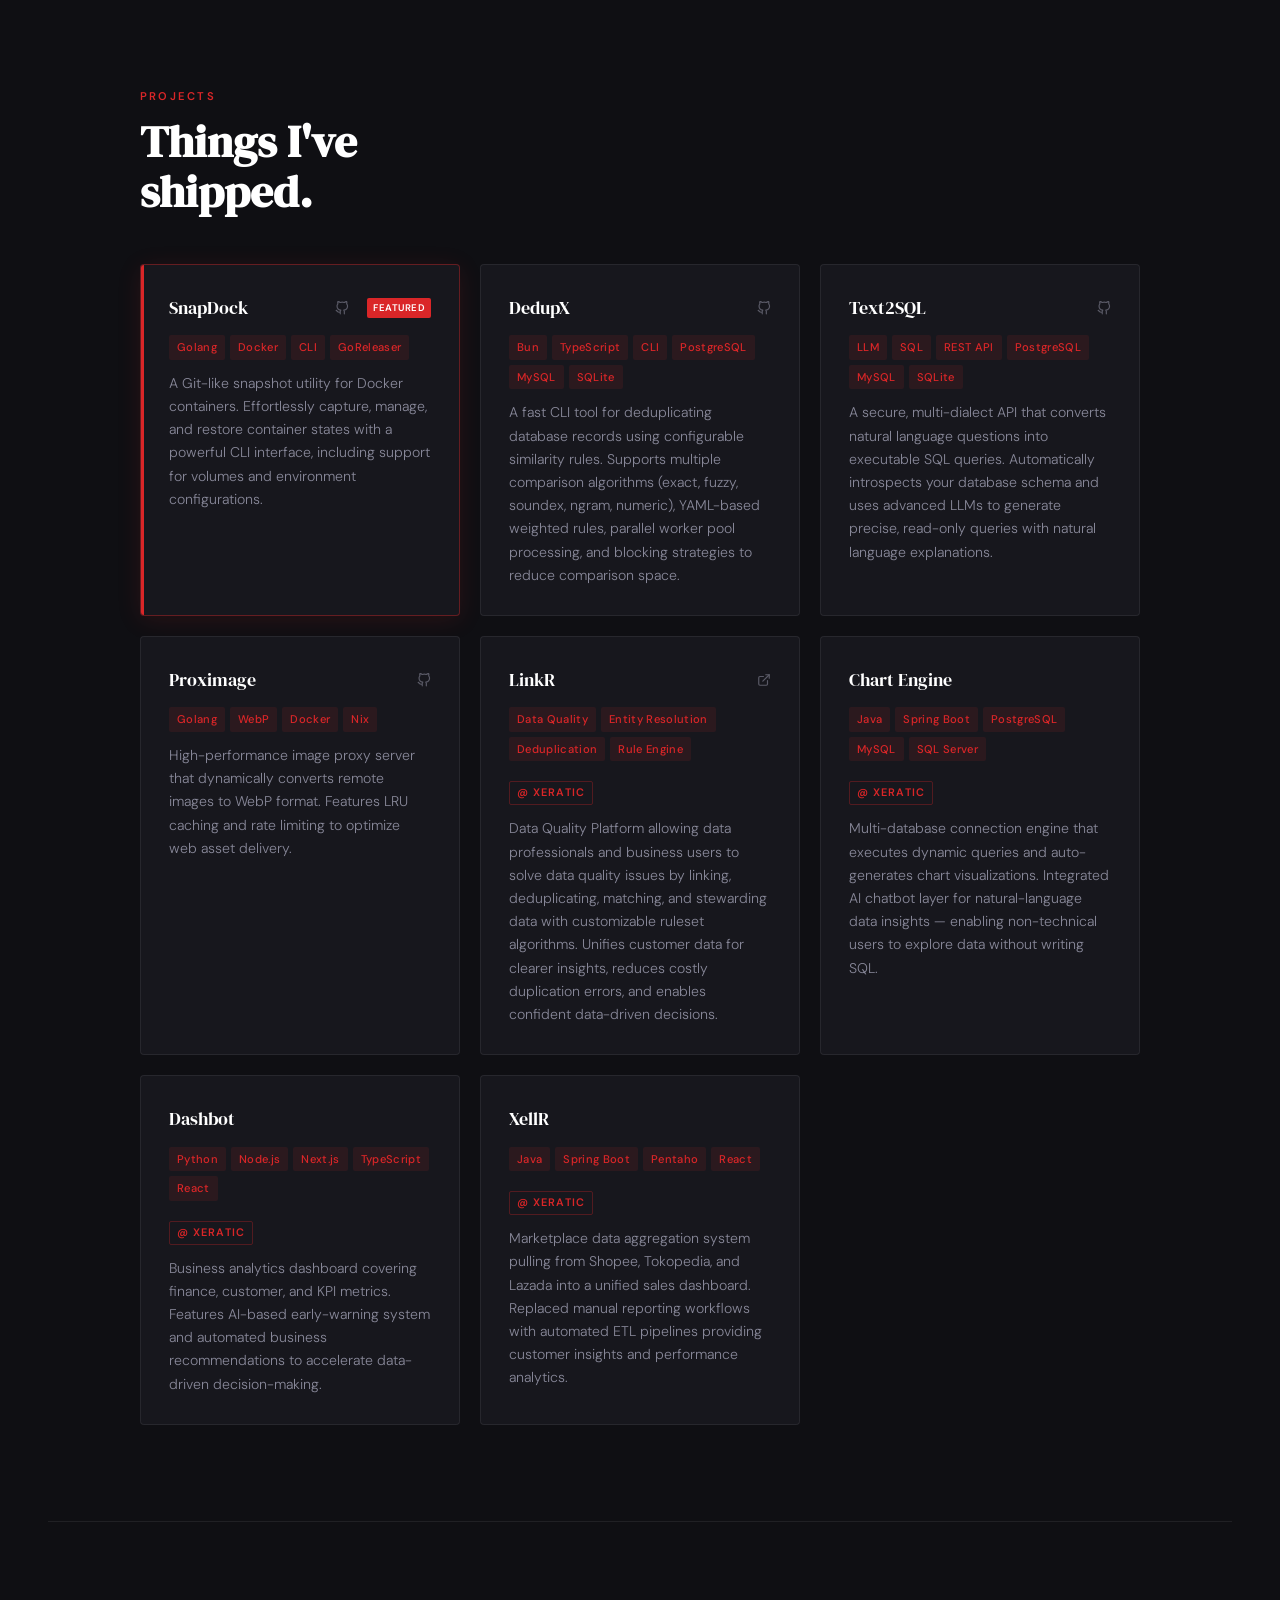
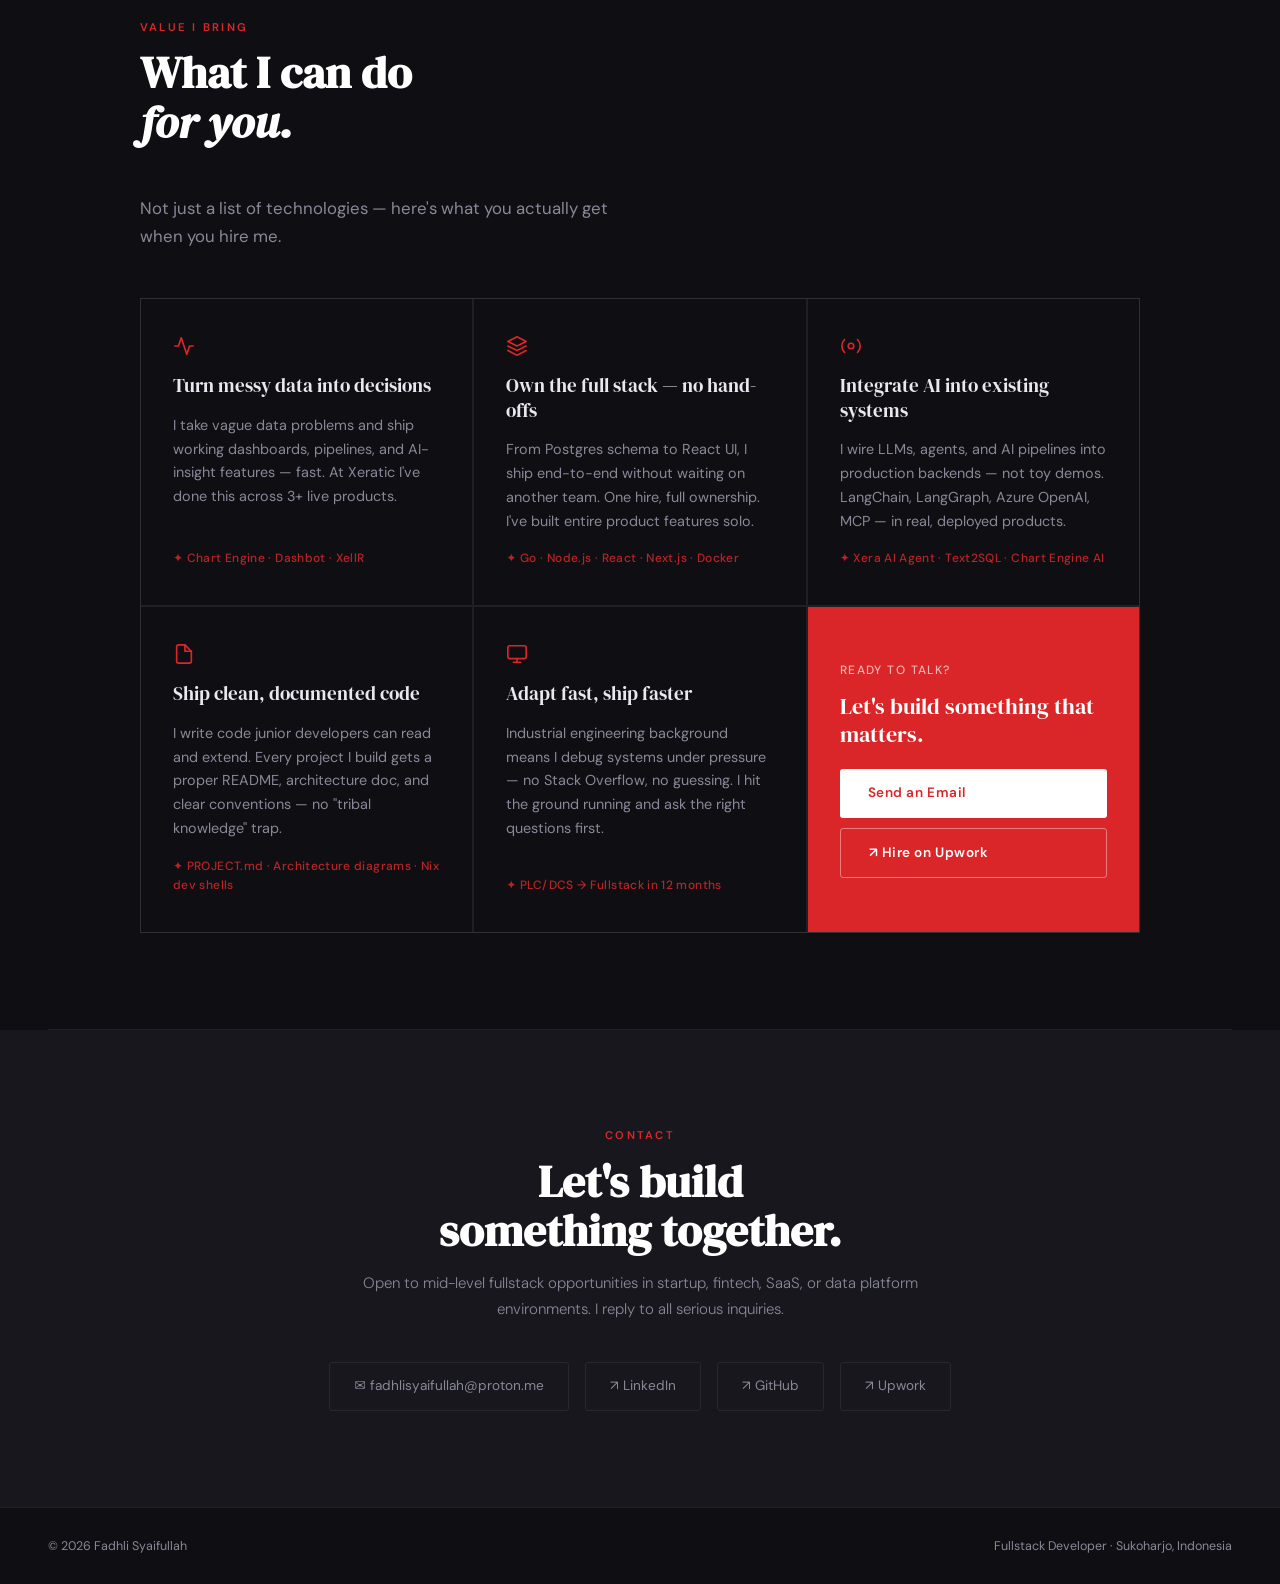
==== commit 017fde67: "feat: add "Value I Bring" section to homepage with interactive service cards and navigation links" ====
--- a/index.html
+++ b/index.html
@@ -1,61 +1,45 @@
 <!doctype html>
 <html lang="en">
-    <head>
-        <meta charset="UTF-8" />
-        <meta name="viewport" content="width=device-width, initial-scale=1.0" />
-
-        <!-- SEO Primary -->
-        <title>
-            Fadhli Syaifullah – Fullstack Developer | Data & AI Applications
-        </title>
-        <meta
-            name="description"
-            content="Fadhli Syaifullah is a Fullstack Developer with 3.5+ years building data-driven web apps and AI-powered analytics platforms. Currently at Xeratic, Indonesia. Open to mid-level roles in startup, fintech, SaaS, or data platforms."
-        />
-        <meta
-            name="keywords"
-            content="Fadhli Syaifullah, Fullstack Developer, Indonesia, Node.js, React, Next.js, Golang, Java, Spring Boot, PostgreSQL, Docker, Data Platform, AI Analytics, Xeratic"
-        />
-        <meta name="author" content="Fadhli Syaifullah" />
-        <meta name="robots" content="index, follow" />
-        <link rel="canonical" href="https://fadhlidev.github.io/" />
-        <link rel="icon" type="image/x-icon" href="favicon.ico" />
-        <link rel="apple-touch-icon" href="favicon.ico" />
-
-        <!-- Open Graph -->
-        <meta property="og:type" content="profile" />
-        <meta
-            property="og:title"
-            content="Fadhli Syaifullah – Fullstack Developer"
-        />
-        <meta
-            property="og:description"
-            content="Building data-driven web apps and AI-powered analytics platforms. 3.5+ years experience. Open to mid-level fullstack roles."
-        />
-        <meta property="og:url" content="https://fadhlidev.github.io/" />
-        <meta property="og:locale" content="en_US" />
-        <meta property="profile:first_name" content="Fadhli" />
-        <meta property="profile:last_name" content="Syaifullah" />
-        <meta property="profile:username" content="fadhlidev" />
-
-        <!-- Twitter Card -->
-        <meta name="twitter:card" content="summary" />
-        <meta
-            name="twitter:title"
-            content="Fadhli Syaifullah – Fullstack Developer"
-        />
-        <meta
-            name="twitter:description"
-            content="Building data-driven web apps and AI-powered analytics platforms. Open to mid-level fullstack roles."
-        />
-
-        <meta
-            name="google-site-verification"
-            content="5Q9qZHOVIRpjHIPTRs-oJiEABJaPSDayJt5hSM7cRe8"
-        />
-
-        <!-- Schema.org JSON-LD -->
-        <script type="application/ld+json">
+
+<head>
+    <meta charset="UTF-8" />
+    <meta name="viewport" content="width=device-width, initial-scale=1.0" />
+
+    <!-- SEO Primary -->
+    <title>
+        Fadhli Syaifullah – Fullstack Developer | Data & AI Applications
+    </title>
+    <meta name="description"
+        content="Fadhli Syaifullah is a Fullstack Developer with 3.5+ years building data-driven web apps and AI-powered analytics platforms. Currently at Xeratic, Indonesia. Open to mid-level roles in startup, fintech, SaaS, or data platforms." />
+    <meta name="keywords"
+        content="Fadhli Syaifullah, Fullstack Developer, Indonesia, Node.js, React, Next.js, Golang, Java, Spring Boot, PostgreSQL, Docker, Data Platform, AI Analytics, Xeratic" />
+    <meta name="author" content="Fadhli Syaifullah" />
+    <meta name="robots" content="index, follow" />
+    <link rel="canonical" href="https://fadhlidev.github.io/" />
+    <link rel="icon" type="image/x-icon" href="favicon.ico" />
+    <link rel="apple-touch-icon" href="favicon.ico" />
+
+    <!-- Open Graph -->
+    <meta property="og:type" content="profile" />
+    <meta property="og:title" content="Fadhli Syaifullah – Fullstack Developer" />
+    <meta property="og:description"
+        content="Building data-driven web apps and AI-powered analytics platforms. 3.5+ years experience. Open to mid-level fullstack roles." />
+    <meta property="og:url" content="https://fadhlidev.github.io/" />
+    <meta property="og:locale" content="en_US" />
+    <meta property="profile:first_name" content="Fadhli" />
+    <meta property="profile:last_name" content="Syaifullah" />
+    <meta property="profile:username" content="fadhlidev" />
+
+    <!-- Twitter Card -->
+    <meta name="twitter:card" content="summary" />
+    <meta name="twitter:title" content="Fadhli Syaifullah – Fullstack Developer" />
+    <meta name="twitter:description"
+        content="Building data-driven web apps and AI-powered analytics platforms. Open to mid-level fullstack roles." />
+
+    <meta name="google-site-verification" content="5Q9qZHOVIRpjHIPTRs-oJiEABJaPSDayJt5hSM7cRe8" />
+
+    <!-- Schema.org JSON-LD -->
+    <script type="application/ld+json">
             {
                 "@context": "https://schema.org",
                 "@type": "Person",
@@ -98,863 +82,942 @@
             }
         </script>
 
-        <link rel="preconnect" href="https://fonts.googleapis.com" />
-        <link rel="preconnect" href="https://fonts.gstatic.com" crossorigin />
-        <link
-            href="https://fonts.googleapis.com/css2?family=DM+Serif+Display:ital@0;1&family=DM+Sans:ital,opsz,wght@0,9..40,300;0,9..40,400;0,9..40,500;0,9..40,600;1,9..40,300&display=swap"
-            rel="stylesheet"
-        />
-        <link rel="stylesheet" href="styles.css" />
-        <style>
-            /* ── FOOTER ── */
+    <link rel="preconnect" href="https://fonts.googleapis.com" />
+    <link rel="preconnect" href="https://fonts.gstatic.com" crossorigin />
+    <link
+        href="https://fonts.googleapis.com/css2?family=DM+Serif+Display:ital@0;1&family=DM+Sans:ital,opsz,wght@0,9..40,300;0,9..40,400;0,9..40,500;0,9..40,600;1,9..40,300&display=swap"
+        rel="stylesheet" />
+    <link rel="stylesheet" href="styles.css" />
+    <style>
+        /* ── WHAT I CAN DO FOR YOU ── */
+
+        .value-intro {
+            color: var(--muted);
+            font-size: 1.05rem;
+            margin-bottom: 48px;
+            max-width: 480px;
+        }
+
+        .value-grid {
+            display: grid;
+            grid-template-columns: repeat(3, 1fr);
+            gap: 2px;
+            background: var(--border);
+            border: 1px solid var(--border);
+        }
+
+        .value-card {
+            background: var(--dark);
+            padding: 36px 32px;
+            display: flex;
+            flex-direction: column;
+            gap: 16px;
+            transition: background 0.2s ease;
+            position: relative;
+            overflow: hidden;
+        }
+
+        .value-card::before {
+            content: '';
+            position: absolute;
+            top: 0;
+            left: 0;
+            width: 3px;
+            height: 0;
+            background: var(--red);
+            transition: height 0.35s ease;
+        }
+
+        .value-card:hover::before {
+            height: 100%;
+        }
+
+        .value-card:hover {
+            background: color-mix(in srgb, var(--dark) 92%, var(--red) 8%);
+        }
+
+        .value-icon {
+            color: var(--red);
+            display: flex;
+            align-items: center;
+        }
+
+        .value-title {
+            font-family: 'DM Serif Display', serif;
+            font-size: 1.18rem;
+            color: var(--light);
+            font-weight: 400;
+            line-height: 1.3;
+            margin: 0;
+        }
+
+        .value-desc {
+            font-size: 0.9rem;
+            color: var(--muted);
+            line-height: 1.65;
+            flex: 1;
+        }
+
+        .value-proof {
+            font-size: 0.75rem;
+            color: var(--red);
+            font-weight: 500;
+            letter-spacing: 0.03em;
+            opacity: 0.85;
+        }
+
+        .value-card--cta {
+            background: var(--red);
+            justify-content: center;
+        }
+
+        .value-card--cta::before {
+            display: none;
+        }
+
+        .value-card--cta:hover {
+            background: color-mix(in srgb, var(--red) 88%, #000 12%);
+        }
+
+        .value-cta-inner {
+            display: flex;
+            flex-direction: column;
+            gap: 12px;
+        }
+
+        .value-cta-label {
+            font-size: 0.75rem;
+            letter-spacing: 0.12em;
+            text-transform: uppercase;
+            color: rgba(255, 255, 255, 0.65);
+            font-weight: 500;
+        }
+
+        .value-cta-title {
+            font-family: 'DM Serif Display', serif;
+            font-size: 1.4rem;
+            color: #fff;
+            font-weight: 400;
+            line-height: 1.25;
+            margin: 0;
+        }
+
+        .value-cta-links {
+            display: flex;
+            flex-direction: column;
+            gap: 10px;
+            margin-top: 8px;
+        }
+
+        .value-cta-links .btn-primary {
+            background: #fff;
+            color: var(--red);
+            border-color: #fff;
+        }
+
+        .value-cta-links .btn-primary:hover {
+            background: transparent;
+            color: #fff;
+        }
+
+        .value-cta-links .btn-ghost {
+            border-color: rgba(255, 255, 255, 0.4);
+            color: #fff;
+        }
+
+        .value-cta-links .btn-ghost:hover {
+            background: rgba(255, 255, 255, 0.12);
+        }
+
+        @media (max-width: 900px) {
+            .value-grid {
+                grid-template-columns: 1fr;
+            }
+
+            .value-card {
+                padding: 28px 24px;
+            }
+        }
+
+        /* ── FOOTER ── */
+
+        footer {
+            background: var(--dark);
+            border-top: 1px solid var(--border);
+            padding: 28px 48px;
+            display: flex;
+            justify-content: space-between;
+            align-items: center;
+            font-size: 0.78rem;
+            color: var(--muted);
+        }
+
+        /* ── RESPONSIVE ── */
+
+        @media (max-width: 900px) {
+            #hero {
+                grid-template-columns: 1fr;
+                padding: 100px 24px 60px;
+                overflow: hidden;
+            }
+
+            .hero-img-wrap {
+                order: -1;
+            }
+
+            .hero-img-frame {
+                width: 100%;
+                max-width: 280px;
+                height: 320px;
+            }
+
+            section {
+                padding: 64px 24px;
+            }
+
+            .divider {
+                margin: 0 24px;
+            }
+
+            nav {
+                padding: 16px 24px;
+            }
+
+            .nav-links {
+                display: none;
+            }
+
+            .nav-hamburger {
+                display: flex;
+            }
+
+            .theme-toggle {
+                margin-left: auto;
+            }
+
+            .about-grid,
+            .skills-grid,
+            .proj-grid {
+                grid-template-columns: 1fr;
+            }
+
+            .exp-item {
+                grid-template-columns: 1fr;
+                gap: 8px;
+            }
 
             footer {
-                background: var(--dark);
-                border-top: 1px solid var(--border);
-                padding: 28px 48px;
-                display: flex;
-                justify-content: space-between;
-                align-items: center;
-                font-size: 0.78rem;
-                color: var(--muted);
-            }
-
-            /* ── RESPONSIVE ── */
-
-            @media (max-width: 900px) {
-                #hero {
-                    grid-template-columns: 1fr;
-                    padding: 100px 24px 60px;
-                    overflow: hidden;
-                }
-                .hero-img-wrap {
-                    order: -1;
-                }
-                .hero-img-frame {
-                    width: 100%;
-                    max-width: 280px;
-                    height: 320px;
-                }
-                section {
-                    padding: 64px 24px;
-                }
-                .divider {
-                    margin: 0 24px;
-                }
-                nav {
-                    padding: 16px 24px;
-                }
-                .nav-links {
-                    display: none;
-                }
-                .nav-hamburger {
-                    display: flex;
-                }
-                .theme-toggle {
-                    margin-left: auto;
-                }
-
-                .about-grid,
-                .skills-grid,
-                .proj-grid {
-                    grid-template-columns: 1fr;
-                }
-                .exp-item {
-                    grid-template-columns: 1fr;
-                    gap: 8px;
-                }
-                footer {
-                    flex-direction: column;
-                    gap: 8px;
-                    text-align: center;
-                }
-            }
-        </style>
-    </head>
-    <body>
-        <!-- NAV -->
-        <nav>
-            <a href="#hero" class="nav-logo">Fadhli<span>.</span></a>
-            <ul class="nav-links">
-                <li><a href="#about">About</a></li>
-                <li><a href="#skills">Skills</a></li>
-                <li><a href="#experience">Experience</a></li>
-                <li><a href="#projects">Projects</a></li>
-                <li><a href="#contact">Contact</a></li>
-                <li>
-                    <a
-                        href="https://fadhlidev.blogspot.com"
-                        target="_blank"
-                        rel="noopener"
-                        >Blog</a
-                    >
-                </li>
-                <li>
-                    <a
-                        href="https://collshp.com/programming_setup"
-                        class="nav-shopee"
-                        target="_blank"
-                        rel="noopener"
-                        ><svg
-                            width="14"
-                            height="14"
-                            viewBox="0 0 24 24"
-                            fill="none"
-                            stroke="currentColor"
-                            stroke-width="2.2"
-                            stroke-linecap="round"
-                            stroke-linejoin="round"
-                        >
-                            <path
-                                d="M6 2 3 6v14a2 2 0 0 0 2 2h14a2 2 0 0 0 2-2V6l-3-4z"
-                            />
-                            <line x1="3" y1="6" x2="21" y2="6" />
-                            <path d="M16 10a4 4 0 0 1-8 0" /></svg
-                        >Programming Setup</a
-                    >
-                </li>
-            </ul>
-            <button
-                class="theme-toggle"
-                id="themeToggle"
-                aria-label="Toggle theme"
-            >
-                <svg
-                    class="icon-sun"
-                    width="16"
-                    height="16"
-                    viewBox="0 0 24 24"
-                    fill="none"
-                    stroke="currentColor"
-                    stroke-width="2"
-                    stroke-linecap="round"
-                    stroke-linejoin="round"
-                >
-                    <circle cx="12" cy="12" r="5" />
-                    <line x1="12" y1="1" x2="12" y2="3" />
-                    <line x1="12" y1="21" x2="12" y2="23" />
-                    <line x1="4.22" y1="4.22" x2="5.64" y2="5.64" />
-                    <line x1="18.36" y1="18.36" x2="19.78" y2="19.78" />
-                    <line x1="1" y1="12" x2="3" y2="12" />
-                    <line x1="21" y1="12" x2="23" y2="12" />
-                    <line x1="4.22" y1="19.78" x2="5.64" y2="18.36" />
-                    <line x1="18.36" y1="5.64" x2="19.78" y2="4.22" /></svg
-                ><svg
-                    class="icon-moon"
-                    width="16"
-                    height="16"
-                    viewBox="0 0 24 24"
-                    fill="none"
-                    stroke="currentColor"
-                    stroke-width="2"
-                    stroke-linecap="round"
-                    stroke-linejoin="round"
-                >
-                    <path d="M21 12.79A9 9 0 1 1 11.21 3 7 7 0 0 0 21 12.79z" />
-                </svg>
-            </button>
-            <button
-                class="nav-hamburger"
-                id="navHamburger"
-                aria-label="Open menu"
-            >
-                <span></span><span></span><span></span>
-            </button>
-        </nav>
-
-        <!-- MOBILE DRAWER -->
-        <div class="nav-drawer" id="navDrawer">
-            <a href="#about" class="drawer-link">About</a>
-            <a href="#skills" class="drawer-link">Skills</a>
-            <a href="#experience" class="drawer-link">Experience</a>
-            <a href="#projects" class="drawer-link">Projects</a>
-            <a href="#contact" class="drawer-link">Contact</a>
-            <a
-                href="https://fadhlidev.blogspot.com"
-                class="drawer-link"
-                target="_blank"
-                rel="noopener"
-                >Blog</a
-            >
-            <a
-                href="https://collshp.com/programming_setup"
-                class="drawer-shopee"
-                target="_blank"
-                rel="noopener"
-                ><svg
-                    width="16"
-                    height="16"
-                    viewBox="0 0 24 24"
-                    fill="none"
-                    stroke="currentColor"
-                    stroke-width="2.2"
-                    stroke-linecap="round"
-                    stroke-linejoin="round"
-                >
-                    <path
-                        d="M6 2 3 6v14a2 2 0 0 0 2 2h14a2 2 0 0 0 2-2V6l-3-4z"
-                    />
-                    <line x1="3" y1="6" x2="21" y2="6" />
-                    <path d="M16 10a4 4 0 0 1-8 0" /></svg
-                >Programming Setup</a
-            >
+                flex-direction: column;
+                gap: 8px;
+                text-align: center;
+            }
+        }
+    </style>
+</head>
+
+<body>
+    <!-- NAV -->
+    <nav>
+        <a href="#hero" class="nav-logo">Fadhli<span>.</span></a>
+        <ul class="nav-links">
+            <li><a href="#about">About</a></li>
+            <li><a href="#skills">Skills</a></li>
+            <li><a href="#experience">Experience</a></li>
+            <li><a href="#projects">Projects</a></li>
+            <li><a href="#value">Value</a></li>
+            <li><a href="#contact">Contact</a></li>
+            <li><a href="/blog.html">Blog</a></li>
+            <li>
+                <a href="https://collshp.com/programming_setup" class="nav-shopee" target="_blank" rel="noopener"><svg
+                        width="14" height="14" viewBox="0 0 24 24" fill="none" stroke="currentColor" stroke-width="2.2"
+                        stroke-linecap="round" stroke-linejoin="round">
+                        <path d="M6 2 3 6v14a2 2 0 0 0 2 2h14a2 2 0 0 0 2-2V6l-3-4z" />
+                        <line x1="3" y1="6" x2="21" y2="6" />
+                        <path d="M16 10a4 4 0 0 1-8 0" />
+                    </svg>Programming Setup</a>
+            </li>
+        </ul>
+        <button class="theme-toggle" id="themeToggle" aria-label="Toggle theme">
+            <svg class="icon-sun" width="16" height="16" viewBox="0 0 24 24" fill="none" stroke="currentColor"
+                stroke-width="2" stroke-linecap="round" stroke-linejoin="round">
+                <circle cx="12" cy="12" r="5" />
+                <line x1="12" y1="1" x2="12" y2="3" />
+                <line x1="12" y1="21" x2="12" y2="23" />
+                <line x1="4.22" y1="4.22" x2="5.64" y2="5.64" />
+                <line x1="18.36" y1="18.36" x2="19.78" y2="19.78" />
+                <line x1="1" y1="12" x2="3" y2="12" />
+                <line x1="21" y1="12" x2="23" y2="12" />
+                <line x1="4.22" y1="19.78" x2="5.64" y2="18.36" />
+                <line x1="18.36" y1="5.64" x2="19.78" y2="4.22" />
+            </svg><svg class="icon-moon" width="16" height="16" viewBox="0 0 24 24" fill="none" stroke="currentColor"
+                stroke-width="2" stroke-linecap="round" stroke-linejoin="round">
+                <path d="M21 12.79A9 9 0 1 1 11.21 3 7 7 0 0 0 21 12.79z" />
+            </svg>
+        </button>
+        <button class="nav-hamburger" id="navHamburger" aria-label="Open menu">
+            <span></span><span></span><span></span>
+        </button>
+    </nav>
+
+    <!-- MOBILE DRAWER -->
+    <div class="nav-drawer" id="navDrawer">
+        <a href="#about" class="drawer-link">About</a>
+        <a href="#skills" class="drawer-link">Skills</a>
+        <a href="#experience" class="drawer-link">Experience</a>
+        <a href="#projects" class="drawer-link">Projects</a>
+        <a href="#value" class="drawer-link">Value</a>
+        <a href="#contact" class="drawer-link">Contact</a>
+        <a href="/blog.html" class="drawer-link">Blog</a>
+        <a href="https://collshp.com/programming_setup" class="drawer-shopee" target="_blank" rel="noopener"><svg
+                width="16" height="16" viewBox="0 0 24 24" fill="none" stroke="currentColor" stroke-width="2.2"
+                stroke-linecap="round" stroke-linejoin="round">
+                <path d="M6 2 3 6v14a2 2 0 0 0 2 2h14a2 2 0 0 0 2-2V6l-3-4z" />
+                <line x1="3" y1="6" x2="21" y2="6" />
+                <path d="M16 10a4 4 0 0 1-8 0" />
+            </svg>Programming Setup</a>
+    </div>
+
+    <!-- HERO -->
+    <section id="hero">
+        <div class="hero-text">
+            <span class="hero-label">Available for opportunities</span>
+            <h1>Fullstack<br /><em>Developer</em><br />& Problem Solver</h1>
+            <p class="hero-sub">
+                Building data-driven web applications and AI-powered
+                analytics platforms. 3.5+ years in software — with a unique
+                industrial engineering foundation.
+            </p>
+            <div class="hero-cta">
+                <a href="#projects" class="btn btn-primary">View Projects</a>
+                <a href="#contact" class="btn btn-ghost">Get in Touch</a>
+                <a href="https://www.upwork.com/freelancers/~01926ab890b89f38e7" class="btn btn-ghost" target="_blank"
+                    rel="noopener">↗ Hire on Upwork</a>
+            </div>
         </div>
-
-        <!-- HERO -->
-        <section id="hero">
-            <div class="hero-text">
-                <span class="hero-label">Available for opportunities</span>
-                <h1>Fullstack<br /><em>Developer</em><br />& Problem Solver</h1>
-                <p class="hero-sub">
-                    Building data-driven web applications and AI-powered
-                    analytics platforms. 3.5+ years in software — with a unique
-                    industrial engineering foundation.
-                </p>
-                <div class="hero-cta">
-                    <a href="#projects" class="btn btn-primary"
-                        >View Projects</a
-                    >
-                    <a href="#contact" class="btn btn-ghost">Get in Touch</a>
-                    <a
-                        href="https://www.upwork.com/freelancers/~01926ab890b89f38e7"
-                        class="btn btn-ghost"
-                        target="_blank"
-                        rel="noopener"
-                        >↗ Hire on Upwork</a
-                    >
+        <div class="hero-img-wrap">
+            <div class="hero-img-frame">
+                <img src="[data-uri]"
+                    alt="Fadhli Syaifullah – Fullstack Developer" fetchpriority="high" />
+                <div class="hero-badge">
+                    <strong>3.5+</strong> years full-stack experience
                 </div>
             </div>
-            <div class="hero-img-wrap">
-                <div class="hero-img-frame">
-                    <img
-                        src="[data-uri]"
-                        alt="Fadhli Syaifullah – Fullstack Developer"
-                        fetchpriority="high"
-                    />
-                    <div class="hero-badge">
-                        <strong>3.5+</strong> years full-stack experience
+        </div>
+    </section>
+
+    <div class="divider"></div>
+
+    <!-- ABOUT -->
+    <section id="about">
+        <div class="section-inner">
+            <div class="about-grid">
+                <div class="about-text reveal">
+                    <p class="section-label">About</p>
+                    <h2 class="section-title" style="margin-bottom: 24px">
+                        Engineer by<br /><em style="font-style: italic; color: var(--red)">mindset.</em><br />Developer
+                        by craft.
+                    </h2>
+                    <p>
+                        I started my career maintaining
+                        <strong>PLC and DCS systems</strong> in a rayon
+                        manufacturing plant — debugging things that can't be
+                        Googled, under pressure, with no Stack Overflow.
+                        That taught me how to think about systems.
+                    </p>
+                    <p>
+                        I taught myself software engineering in parallel,
+                        then made the full leap into web development in
+                        2021. Today I build
+                        <strong>end-to-end fullstack applications</strong>
+                        at Xeratic, an enterprise data &amp; AI enabler —
+                        shipping products that help businesses turn raw data
+                        into decisions.
+                    </p>
+                    <p>
+                        I'm looking for
+                        <strong>mid-level fullstack roles</strong> in
+                        startup, fintech, SaaS, or data platform
+                        environments where I can keep building things that
+                        matter.
+                    </p>
+                </div>
+                <div class="about-stats reveal">
+                    <div class="stat-box">
+                        <div class="stat-num">3.5+</div>
+                        <div class="stat-label">
+                            Years in manufacturing industry
+                        </div>
+                    </div>
+                    <div class="stat-box">
+                        <div class="stat-num">3.5+</div>
+                        <div class="stat-label">
+                            Years in full-stack development
+                        </div>
+                    </div>
+                    <div class="stat-box">
+                        <div class="stat-num">3</div>
+                        <div class="stat-label">
+                            Top live products shipped at Xeratic
+                        </div>
+                    </div>
+                    <div class="stat-box">
+                        <div class="stat-num">6+</div>
+                        <div class="stat-label">
+                            Languages &amp; frameworks in production
+                        </div>
                     </div>
                 </div>
             </div>
-        </section>
-
-        <div class="divider"></div>
-
-        <!-- ABOUT -->
-        <section id="about">
-            <div class="section-inner">
-                <div class="about-grid">
-                    <div class="about-text reveal">
-                        <p class="section-label">About</p>
-                        <h2 class="section-title" style="margin-bottom: 24px">
-                            Engineer by<br /><em
-                                style="font-style: italic; color: var(--red)"
-                                >mindset.</em
-                            ><br />Developer by craft.
-                        </h2>
-                        <p>
-                            I started my career maintaining
-                            <strong>PLC and DCS systems</strong> in a rayon
-                            manufacturing plant — debugging things that can't be
-                            Googled, under pressure, with no Stack Overflow.
-                            That taught me how to think about systems.
-                        </p>
-                        <p>
-                            I taught myself software engineering in parallel,
-                            then made the full leap into web development in
-                            2021. Today I build
-                            <strong>end-to-end fullstack applications</strong>
-                            at Xeratic, an enterprise data &amp; AI enabler —
-                            shipping products that help businesses turn raw data
-                            into decisions.
-                        </p>
-                        <p>
-                            I'm looking for
-                            <strong>mid-level fullstack roles</strong> in
-                            startup, fintech, SaaS, or data platform
-                            environments where I can keep building things that
-                            matter.
-                        </p>
-                    </div>
-                    <div class="about-stats reveal">
-                        <div class="stat-box">
-                            <div class="stat-num">3.5+</div>
-                            <div class="stat-label">
-                                Years in manufacturing industry
-                            </div>
+        </div>
+    </section>
+
+    <div class="divider"></div>
+
+    <!-- SKILLS -->
+    <section id="skills">
+        <div class="section-inner">
+            <p class="section-label reveal">Technical Skills</p>
+            <h2 class="section-title reveal">
+                The stack I<br />work with daily.
+            </h2>
+            <div class="skills-grid">
+                <div class="skill-card reveal">
+                    <div class="skill-cat">Languages</div>
+                    <div class="skill-tags">
+                        <span class="tag">JavaScript</span><span class="tag">TypeScript</span>
+                        <span class="tag">Golang</span><span class="tag">Java</span><span class="tag">Python</span>
+                    </div>
+                </div>
+                <div class="skill-card reveal">
+                    <div class="skill-cat">Frontend</div>
+                    <div class="skill-tags">
+                        <span class="tag">React</span><span class="tag">Next.js</span>
+                        <span class="tag">Vue</span><span class="tag">Nuxt</span>
+                    </div>
+                </div>
+                <div class="skill-card reveal">
+                    <div class="skill-cat">Backend</div>
+                    <div class="skill-tags">
+                        <span class="tag">Node.js</span><span class="tag">Spring Boot</span>
+                        <span class="tag">REST API</span><span class="tag">Golang</span>
+                    </div>
+                </div>
+                <div class="skill-card reveal">
+                    <div class="skill-cat">Databases</div>
+                    <div class="skill-tags">
+                        <span class="tag">PostgreSQL</span><span class="tag">MySQL</span>
+                        <span class="tag">MongoDB</span><span class="tag">SQL Server</span>
+                    </div>
+                </div>
+                <div class="skill-card reveal">
+                    <div class="skill-cat">DevOps & Tools</div>
+                    <div class="skill-tags">
+                        <span class="tag">Docker</span><span class="tag">Docker Compose</span>
+                        <span class="tag">GitLab CI/CD</span><span class="tag">Linux</span>
+                    </div>
+                </div>
+                <div class="skill-card reveal">
+                    <div class="skill-cat">Data & AI</div>
+                    <div class="skill-tags">
+                        <span class="tag">Dashboard Systems</span><span class="tag">ETL (Pentaho)</span>
+                        <span class="tag">AI Insight Gen</span><span class="tag">KPI Platforms</span>
+                    </div>
+                </div>
+            </div>
+        </div>
+    </section>
+
+    <div class="divider"></div>
+
+    <!-- EXPERIENCE -->
+    <section id="experience">
+        <div class="section-inner">
+            <p class="section-label reveal">Work Experience</p>
+            <h2 class="section-title reveal">
+                Where I've<br />built things.
+            </h2>
+            <div class="exp-list">
+                <div class="exp-item reveal">
+                    <div class="exp-meta">
+                        <div class="exp-period">Feb 2022 – Present</div>
+                        <div class="exp-company">
+                            PT Putera Handal Indotama<br /><strong style="color: var(--light)">Xeratic</strong>
                         </div>
-                        <div class="stat-box">
-                            <div class="stat-num">3.5+</div>
-                            <div class="stat-label">
-                                Years in full-stack development
-                            </div>
+                    </div>
+                    <div>
+                        <div class="exp-role">
+                            Fullstack Software Engineer
                         </div>
-                        <div class="stat-box">
-                            <div class="stat-num">3</div>
-                            <div class="stat-label">
-                                Top live products shipped at Xeratic
-                            </div>
+                        <div class="exp-body">
+                            <ul>
+                                <li>
+                                    Built and maintained multiple web-based
+                                    products — dashboards, automation tools,
+                                    and AI analytics platforms.
+                                </li>
+                                <li>
+                                    Designed and implemented REST APIs in
+                                    Node.js and Golang serving both internal
+                                    services and external integrations.
+                                </li>
+                                <li>
+                                    Developed AI-powered insight features
+                                    including early-warning systems and
+                                    business recommendation engines.
+                                </li>
+                                <li>
+                                    Optimized database queries across
+                                    PostgreSQL, MySQL, and SQL Server for
+                                    performance-critical data pipelines.
+                                </li>
+                                <li>
+                                    Contributed to fullstack architecture
+                                    design across multiple product lines.
+                                </li>
+                            </ul>
                         </div>
-                        <div class="stat-box">
-                            <div class="stat-num">6+</div>
-                            <div class="stat-label">
-                                Languages &amp; frameworks in production
-                            </div>
+                    </div>
+                </div>
+
+                <div class="exp-item reveal">
+                    <div class="exp-meta">
+                        <div class="exp-period">Mar 2021 – Dec 2021</div>
+                        <div class="exp-company">
+                            PT Bixbox Teknologi Perkasa
                         </div>
                     </div>
+                    <div>
+                        <div class="exp-role">Frontend Developer</div>
+                        <div class="exp-body">
+                            <ul>
+                                <li>
+                                    Built responsive UI components for web
+                                    applications using Vue.js.
+                                </li>
+                                <li>
+                                    Integrated backend APIs and improved
+                                    frontend performance and responsiveness.
+                                </li>
+                                <li>
+                                    Collaborated cross-functionally with
+                                    backend developers for smooth system
+                                    integration.
+                                </li>
+                            </ul>
+                        </div>
+                    </div>
+                </div>
+
+                <div class="exp-item reveal">
+                    <div class="exp-meta">
+                        <div class="exp-period">Jul 2018 – Jan 2022</div>
+                        <div class="exp-company">PT Rayon Utama Makmur</div>
+                    </div>
+                    <div>
+                        <div class="exp-role">Lead Automation Engineer</div>
+                        <div class="exp-body">
+                            <ul>
+                                <li>
+                                    Led installation, maintenance, and
+                                    troubleshooting of PLC and DCS
+                                    industrial control systems.
+                                </li>
+                                <li>
+                                    Reduced machine downtime through
+                                    systematic fault analysis and system
+                                    optimization.
+                                </li>
+                                <li>
+                                    Built the problem-solving and
+                                    systems-thinking mindset that now drives
+                                    my software engineering approach.
+                                </li>
+                            </ul>
+                        </div>
+                    </div>
                 </div>
             </div>
-        </section>
-
-        <div class="divider"></div>
-
-        <!-- SKILLS -->
-        <section id="skills">
-            <div class="section-inner">
-                <p class="section-label reveal">Technical Skills</p>
-                <h2 class="section-title reveal">
-                    The stack I<br />work with daily.
-                </h2>
-                <div class="skills-grid">
-                    <div class="skill-card reveal">
-                        <div class="skill-cat">Languages</div>
-                        <div class="skill-tags">
-                            <span class="tag">JavaScript</span
-                            ><span class="tag">TypeScript</span>
-                            <span class="tag">Golang</span
-                            ><span class="tag">Java</span
-                            ><span class="tag">Python</span>
+        </div>
+    </section>
+
+    <div class="divider"></div>
+
+    <!-- PROJECTS -->
+    <section id="projects">
+        <div class="section-inner">
+            <p class="section-label reveal">Projects</p>
+            <h2 class="section-title reveal">Things I've<br />shipped.</h2>
+            <div class="proj-grid">
+                <div class="proj-card featured reveal">
+                    <div class="proj-name">
+                        SnapDock
+                        <a href="https://github.com/fadhlidev/snapdock" class="proj-link" target="_blank" rel="noopener"
+                            title="View on GitHub"><svg width="14" height="14" viewBox="0 0 24 24" fill="none"
+                                stroke="currentColor" stroke-width="2" stroke-linecap="round" stroke-linejoin="round">
+                                <path
+                                    d="M9 19c-5 1.5-5-2.5-7-3m14 6v-3.87a3.37 3.37 0 0 0-.94-2.61c3.14-.35 6.44-1.54 6.44-7A5.44 5.44 0 0 0 20 4.77 5.07 5.07 0 0 0 19.91 1S18.73.65 16 2.48a13.38 13.38 0 0 0-7 0C6.27.65 5.09 1 5.09 1A5.07 5.07 0 0 0 5 4.77a5.44 5.44 0 0 0-1.5 3.78c0 5.42 3.3 6.61 6.44 7A3.37 3.37 0 0 0 9 18.13V22" />
+                            </svg></a>
+                    </div>
+                    <div class="proj-tech">
+                        <span>Golang</span><span>Docker</span><span>CLI</span><span>GoReleaser</span>
+                    </div>
+                    <p class="proj-desc">
+                        A Git-like snapshot utility for Docker containers.
+                        Effortlessly capture, manage, and restore container
+                        states with a powerful CLI interface, including
+                        support for volumes and environment configurations.
+                    </p>
+                </div>
+
+                <div class="proj-card reveal">
+                    <div class="proj-name">
+                        DedupX
+                        <a href="https://github.com/fadhlidev/dedupx" class="proj-link" target="_blank" rel="noopener"
+                            title="View on GitHub">
+                            <svg width="14" height="14" viewBox="0 0 24 24" fill="none" stroke="currentColor"
+                                stroke-width="2" stroke-linecap="round" stroke-linejoin="round">
+                                <path
+                                    d="M9 19c-5 1.5-5-2.5-7-3m14 6v-3.87a3.37 3.37 0 0 0-.94-2.61c3.14-.35 6.44-1.54 6.44-7A5.44 5.44 0 0 0 20 4.77 5.07 5.07 0 0 0 19.91 1S18.73.65 16 2.48a13.38 13.38 0 0 0-7 0C6.27.65 5.09 1 5.09 1A5.07 5.07 0 0 0 5 4.77a5.44 5.44 0 0 0-1.5 3.78c0 5.42 3.3 6.61 6.44 7A3.37 3.37 0 0 0 9 18.13V22" />
+                            </svg>
+                        </a>
+                    </div>
+                    <div class="proj-tech">
+                        <span>Bun</span><span>TypeScript</span><span>CLI</span><span>PostgreSQL</span><span>MySQL</span><span>SQLite</span>
+                    </div>
+                    <p class="proj-desc">
+                        A fast CLI tool for deduplicating database records
+                        using configurable similarity rules. Supports
+                        multiple comparison algorithms (exact, fuzzy,
+                        soundex, ngram, numeric), YAML-based weighted rules,
+                        parallel worker pool processing, and blocking
+                        strategies to reduce comparison space.
+                    </p>
+                </div>
+
+                <div class="proj-card reveal">
+                    <div class="proj-name">
+                        Text2SQL
+                        <a href="https://github.com/fadhlidev/text2sql" class="proj-link" target="_blank" rel="noopener"
+                            title="View on GitHub">
+                            <svg width="14" height="14" viewBox="0 0 24 24" fill="none" stroke="currentColor"
+                                stroke-width="2" stroke-linecap="round" stroke-linejoin="round">
+                                <path
+                                    d="M9 19c-5 1.5-5-2.5-7-3m14 6v-3.87a3.37 3.37 0 0 0-.94-2.61c3.14-.35 6.44-1.54 6.44-7A5.44 5.44 0 0 0 20 4.77 5.07 5.07 0 0 0 19.91 1S18.73.65 16 2.48a13.38 13.38 0 0 0-7 0C6.27.65 5.09 1 5.09 1A5.07 5.07 0 0 0 5 4.77a5.44 5.44 0 0 0-1.5 3.78c0 5.42 3.3 6.61 6.44 7A3.37 3.37 0 0 0 9 18.13V22" />
+                            </svg>
+                        </a>
+                    </div>
+                    <div class="proj-tech">
+                        <span>LLM</span><span>SQL</span><span>REST
+                            API</span><span>PostgreSQL</span><span>MySQL</span><span>SQLite</span>
+                    </div>
+                    <p class="proj-desc">
+                        A secure, multi-dialect API that converts natural
+                        language questions into executable SQL queries.
+                        Automatically introspects your database schema and
+                        uses advanced LLMs to generate precise, read-only
+                        queries with natural language explanations.
+                    </p>
+                </div>
+
+                <div class="proj-card reveal">
+                    <div class="proj-name">
+                        Proximage
+                        <a href="https://github.com/fadhlidev/proximage" class="proj-link" target="_blank"
+                            rel="noopener" title="View on GitHub"><svg width="14" height="14" viewBox="0 0 24 24"
+                                fill="none" stroke="currentColor" stroke-width="2" stroke-linecap="round"
+                                stroke-linejoin="round">
+                                <path
+                                    d="M9 19c-5 1.5-5-2.5-7-3m14 6v-3.87a3.37 3.37 0 0 0-.94-2.61c3.14-.35 6.44-1.54 6.44-7A5.44 5.44 0 0 0 20 4.77 5.07 5.07 0 0 0 19.91 1S18.73.65 16 2.48a13.38 13.38 0 0 0-7 0C6.27.65 5.09 1 5.09 1A5.07 5.07 0 0 0 5 4.77a5.44 5.44 0 0 0-1.5 3.78c0 5.42 3.3 6.61 6.44 7A3.37 3.37 0 0 0 9 18.13V22" />
+                            </svg></a>
+                    </div>
+                    <div class="proj-tech">
+                        <span>Golang</span><span>WebP</span><span>Docker</span><span>Nix</span>
+                    </div>
+                    <p class="proj-desc">
+                        High-performance image proxy server that dynamically
+                        converts remote images to WebP format. Features LRU
+                        caching and rate limiting to optimize web asset
+                        delivery.
+                    </p>
+                </div>
+
+                <div class="proj-card reveal">
+                    <div class="proj-name">
+                        LinkR
+                        <a href="https://xeratic.com/linkr" class="proj-link" target="_blank" rel="noopener"
+                            title="Visit LinkR"><svg width="14" height="14" viewBox="0 0 24 24" fill="none"
+                                stroke="currentColor" stroke-width="2" stroke-linecap="round" stroke-linejoin="round">
+                                <path d="M18 13v6a2 2 0 0 1-2 2H5a2 2 0 0 1-2-2V8a2 2 0 0 1 2-2h6" />
+                                <polyline points="15 3 21 3 21 9" />
+                                <line x1="10" y1="14" x2="21" y2="3" />
+                            </svg></a>
+                    </div>
+                    <div class="proj-tech">
+                        <span>Data Quality</span><span>Entity Resolution</span><span>Deduplication</span><span>Rule
+                            Engine</span>
+                    </div>
+                    <span class="proj-xeratic">@ Xeratic</span>
+                    <p class="proj-desc">
+                        Data Quality Platform allowing data professionals
+                        and business users to solve data quality issues by
+                        linking, deduplicating, matching, and stewarding
+                        data with customizable ruleset algorithms. Unifies
+                        customer data for clearer insights, reduces costly
+                        duplication errors, and enables confident
+                        data-driven decisions.
+                    </p>
+                </div>
+
+                <div class="proj-card reveal">
+                    <div class="proj-name">Chart Engine</div>
+                    <div class="proj-tech">
+                        <span>Java</span><span>Spring Boot</span><span>PostgreSQL</span><span>MySQL</span><span>SQL
+                            Server</span>
+                    </div>
+                    <span class="proj-xeratic">@ Xeratic</span>
+                    <p class="proj-desc">
+                        Multi-database connection engine that executes
+                        dynamic queries and auto-generates chart
+                        visualizations. Integrated AI chatbot layer for
+                        natural-language data insights — enabling
+                        non-technical users to explore data without writing
+                        SQL.
+                    </p>
+                </div>
+
+                <div class="proj-card reveal">
+                    <div class="proj-name">Dashbot</div>
+                    <div class="proj-tech">
+                        <span>Python</span><span>Node.js</span><span>Next.js</span><span>TypeScript</span><span>React</span>
+                    </div>
+                    <span class="proj-xeratic">@ Xeratic</span>
+                    <p class="proj-desc">
+                        Business analytics dashboard covering finance,
+                        customer, and KPI metrics. Features AI-based
+                        early-warning system and automated business
+                        recommendations to accelerate data-driven
+                        decision-making.
+                    </p>
+                </div>
+
+                <div class="proj-card reveal">
+                    <div class="proj-name">XellR</div>
+                    <div class="proj-tech">
+                        <span>Java</span><span>Spring Boot</span><span>Pentaho</span><span>React</span>
+                    </div>
+                    <span class="proj-xeratic">@ Xeratic</span>
+                    <p class="proj-desc">
+                        Marketplace data aggregation system pulling from
+                        Shopee, Tokopedia, and Lazada into a unified sales
+                        dashboard. Replaced manual reporting workflows with
+                        automated ETL pipelines providing customer insights
+                        and performance analytics.
+                    </p>
+                </div>
+            </div>
+        </div>
+    </section>
+
+    <div class="divider"></div>
+
+    <!-- WHAT I CAN DO FOR YOU -->
+    <section id="value">
+        <div class="section-inner">
+            <p class="section-label reveal">Value I Bring</p>
+            <h2 class="section-title reveal">
+                What I can do<br /><em>for you.</em>
+            </h2>
+            <p class="value-intro reveal">
+                Not just a list of technologies — here's what you actually get when you hire me.
+            </p>
+            <div class="value-grid">
+                <div class="value-card reveal">
+                    <div class="value-icon">
+                        <svg width="22" height="22" viewBox="0 0 24 24" fill="none" stroke="currentColor"
+                            stroke-width="1.8" stroke-linecap="round" stroke-linejoin="round">
+                            <polyline points="22 12 18 12 15 21 9 3 6 12 2 12" />
+                        </svg>
+                    </div>
+                    <h3 class="value-title">Turn messy data into decisions</h3>
+                    <p class="value-desc">
+                        I take vague data problems and ship working dashboards, pipelines, and AI-insight features —
+                        fast. At Xeratic I've done this across 3+ live products.
+                    </p>
+                    <div class="value-proof">✦ Chart Engine · Dashbot · XellR</div>
+                </div>
+
+                <div class="value-card reveal">
+                    <div class="value-icon">
+                        <svg width="22" height="22" viewBox="0 0 24 24" fill="none" stroke="currentColor"
+                            stroke-width="1.8" stroke-linecap="round" stroke-linejoin="round">
+                            <path d="M12 2L2 7l10 5 10-5-10-5z" />
+                            <path d="M2 17l10 5 10-5" />
+                            <path d="M2 12l10 5 10-5" />
+                        </svg>
+                    </div>
+                    <h3 class="value-title">Own the full stack — no hand-offs</h3>
+                    <p class="value-desc">
+                        From Postgres schema to React UI, I ship end-to-end without waiting on another team. One hire,
+                        full ownership. I've built entire product features solo.
+                    </p>
+                    <div class="value-proof">✦ Go · Node.js · React · Next.js · Docker</div>
+                </div>
+
+                <div class="value-card reveal">
+                    <div class="value-icon">
+                        <svg width="22" height="22" viewBox="0 0 24 24" fill="none" stroke="currentColor"
+                            stroke-width="1.8" stroke-linecap="round" stroke-linejoin="round">
+                            <circle cx="12" cy="12" r="3" />
+                            <path d="M19.07 4.93a10 10 0 0 1 0 14.14" />
+                            <path d="M4.93 4.93a10 10 0 0 0 0 14.14" />
+                        </svg>
+                    </div>
+                    <h3 class="value-title">Integrate AI into existing systems</h3>
+                    <p class="value-desc">
+                        I wire LLMs, agents, and AI pipelines into production backends — not toy demos. LangChain,
+                        LangGraph, Azure OpenAI, MCP — in real, deployed products.
+                    </p>
+                    <div class="value-proof">✦ Xera AI Agent · Text2SQL · Chart Engine AI</div>
+                </div>
+
+                <div class="value-card reveal">
+                    <div class="value-icon">
+                        <svg width="22" height="22" viewBox="0 0 24 24" fill="none" stroke="currentColor"
+                            stroke-width="1.8" stroke-linecap="round" stroke-linejoin="round">
+                            <path d="M13 2H6a2 2 0 0 0-2 2v16a2 2 0 0 0 2 2h12a2 2 0 0 0 2-2V9z" />
+                            <polyline points="13 2 13 9 20 9" />
+                        </svg>
+                    </div>
+                    <h3 class="value-title">Ship clean, documented code</h3>
+                    <p class="value-desc">
+                        I write code junior developers can read and extend. Every project I build gets a proper README,
+                        architecture doc, and clear conventions — no "tribal knowledge" trap.
+                    </p>
+                    <div class="value-proof">✦ PROJECT.md · Architecture diagrams · Nix dev shells</div>
+                </div>
+
+                <div class="value-card reveal">
+                    <div class="value-icon">
+                        <svg width="22" height="22" viewBox="0 0 24 24" fill="none" stroke="currentColor"
+                            stroke-width="1.8" stroke-linecap="round" stroke-linejoin="round">
+                            <rect x="2" y="3" width="20" height="14" rx="2" />
+                            <line x1="8" y1="21" x2="16" y2="21" />
+                            <line x1="12" y1="17" x2="12" y2="21" />
+                        </svg>
+                    </div>
+                    <h3 class="value-title">Adapt fast, ship faster</h3>
+                    <p class="value-desc">
+                        Industrial engineering background means I debug systems under pressure — no Stack Overflow, no
+                        guessing. I hit the ground running and ask the right questions first.
+                    </p>
+                    <div class="value-proof">✦ PLC/DCS → Fullstack in 12 months</div>
+                </div>
+
+                <div class="value-card value-card--cta reveal">
+                    <div class="value-cta-inner">
+                        <p class="value-cta-label">Ready to talk?</p>
+                        <h3 class="value-cta-title">Let's build something that matters.</h3>
+                        <div class="value-cta-links">
+                            <a href="mailto:fadhlisyaifullah@proton.me" class="btn btn-primary">Send an Email</a>
+                            <a href="https://www.upwork.com/freelancers/~01926ab890b89f38e7" class="btn btn-ghost"
+                                target="_blank" rel="noopener">↗ Hire on Upwork</a>
                         </div>
                     </div>
-                    <div class="skill-card reveal">
-                        <div class="skill-cat">Frontend</div>
-                        <div class="skill-tags">
-                            <span class="tag">React</span
-                            ><span class="tag">Next.js</span>
-                            <span class="tag">Vue</span
-                            ><span class="tag">Nuxt</span>
-                        </div>
-                    </div>
-                    <div class="skill-card reveal">
-                        <div class="skill-cat">Backend</div>
-                        <div class="skill-tags">
-                            <span class="tag">Node.js</span
-                            ><span class="tag">Spring Boot</span>
-                            <span class="tag">REST API</span
-                            ><span class="tag">Golang</span>
-                        </div>
-                    </div>
-                    <div class="skill-card reveal">
-                        <div class="skill-cat">Databases</div>
-                        <div class="skill-tags">
-                            <span class="tag">PostgreSQL</span
-                            ><span class="tag">MySQL</span>
-                            <span class="tag">MongoDB</span
-                            ><span class="tag">SQL Server</span>
-                        </div>
-                    </div>
-                    <div class="skill-card reveal">
-                        <div class="skill-cat">DevOps & Tools</div>
-                        <div class="skill-tags">
-                            <span class="tag">Docker</span
-                            ><span class="tag">Docker Compose</span>
-                            <span class="tag">GitLab CI/CD</span
-                            ><span class="tag">Linux</span>
-                        </div>
-                    </div>
-                    <div class="skill-card reveal">
-                        <div class="skill-cat">Data & AI</div>
-                        <div class="skill-tags">
-                            <span class="tag">Dashboard Systems</span
-                            ><span class="tag">ETL (Pentaho)</span>
-                            <span class="tag">AI Insight Gen</span
-                            ><span class="tag">KPI Platforms</span>
-                        </div>
-                    </div>
                 </div>
             </div>
-        </section>
-
-        <div class="divider"></div>
-
-        <!-- EXPERIENCE -->
-        <section id="experience">
-            <div class="section-inner">
-                <p class="section-label reveal">Work Experience</p>
-                <h2 class="section-title reveal">
-                    Where I've<br />built things.
-                </h2>
-                <div class="exp-list">
-                    <div class="exp-item reveal">
-                        <div class="exp-meta">
-                            <div class="exp-period">Feb 2022 – Present</div>
-                            <div class="exp-company">
-                                PT Putera Handal Indotama<br /><strong
-                                    style="color: var(--light)"
-                                    >Xeratic</strong
-                                >
-                            </div>
-                        </div>
-                        <div>
-                            <div class="exp-role">
-                                Fullstack Software Engineer
-                            </div>
-                            <div class="exp-body">
-                                <ul>
-                                    <li>
-                                        Built and maintained multiple web-based
-                                        products — dashboards, automation tools,
-                                        and AI analytics platforms.
-                                    </li>
-                                    <li>
-                                        Designed and implemented REST APIs in
-                                        Node.js and Golang serving both internal
-                                        services and external integrations.
-                                    </li>
-                                    <li>
-                                        Developed AI-powered insight features
-                                        including early-warning systems and
-                                        business recommendation engines.
-                                    </li>
-                                    <li>
-                                        Optimized database queries across
-                                        PostgreSQL, MySQL, and SQL Server for
-                                        performance-critical data pipelines.
-                                    </li>
-                                    <li>
-                                        Contributed to fullstack architecture
-                                        design across multiple product lines.
-                                    </li>
-                                </ul>
-                            </div>
-                        </div>
-                    </div>
-
-                    <div class="exp-item reveal">
-                        <div class="exp-meta">
-                            <div class="exp-period">Mar 2021 – Dec 2021</div>
-                            <div class="exp-company">
-                                PT Bixbox Teknologi Perkasa
-                            </div>
-                        </div>
-                        <div>
-                            <div class="exp-role">Frontend Developer</div>
-                            <div class="exp-body">
-                                <ul>
-                                    <li>
-                                        Built responsive UI components for web
-                                        applications using Vue.js.
-                                    </li>
-                                    <li>
-                                        Integrated backend APIs and improved
-                                        frontend performance and responsiveness.
-                                    </li>
-                                    <li>
-                                        Collaborated cross-functionally with
-                                        backend developers for smooth system
-                                        integration.
-                                    </li>
-                                </ul>
-                            </div>
-                        </div>
-                    </div>
-
-                    <div class="exp-item reveal">
-                        <div class="exp-meta">
-                            <div class="exp-period">Jul 2018 – Jan 2022</div>
-                            <div class="exp-company">PT Rayon Utama Makmur</div>
-                        </div>
-                        <div>
-                            <div class="exp-role">Lead Automation Engineer</div>
-                            <div class="exp-body">
-                                <ul>
-                                    <li>
-                                        Led installation, maintenance, and
-                                        troubleshooting of PLC and DCS
-                                        industrial control systems.
-                                    </li>
-                                    <li>
-                                        Reduced machine downtime through
-                                        systematic fault analysis and system
-                                        optimization.
-                                    </li>
-                                    <li>
-                                        Built the problem-solving and
-                                        systems-thinking mindset that now drives
-                                        my software engineering approach.
-                                    </li>
-                                </ul>
-                            </div>
-                        </div>
-                    </div>
-                </div>
+        </div>
+    </section>
+
+    <div class="divider"></div>
+
+    <!-- CONTACT -->
+    <section id="contact">
+        <div class="contact-inner">
+            <p class="section-label reveal">Contact</p>
+            <h2 class="section-title reveal">
+                Let's build<br />something together.
+            </h2>
+            <p class="contact-sub reveal">
+                Open to mid-level fullstack opportunities in startup,
+                fintech, SaaS, or data platform environments. I reply to all
+                serious inquiries.
+            </p>
+            <div class="contact-links reveal">
+                <a href="mailto:fadhlisyaifullah@proton.me" class="contact-link">
+                    ✉ fadhlisyaifullah@proton.me
+                </a>
+                <a href="https://linkedin.com/in/fadhlisyaifullah" class="contact-link" target="_blank" rel="noopener">
+                    ↗ LinkedIn
+                </a>
+                <a href="https://github.com/fadhlidev" class="contact-link" target="_blank" rel="noopener">
+                    ↗ GitHub
+                </a>
+                <a href="https://www.upwork.com/freelancers/~01926ab890b89f38e7" class="contact-link" target="_blank"
+                    rel="noopener">
+                    ↗ Upwork
+                </a>
             </div>
-        </section>
-
-        <div class="divider"></div>
-
-        <!-- PROJECTS -->
-        <section id="projects">
-            <div class="section-inner">
-                <p class="section-label reveal">Projects</p>
-                <h2 class="section-title reveal">Things I've<br />shipped.</h2>
-                <div class="proj-grid">
-                    <div class="proj-card featured reveal">
-                        <div class="proj-name">
-                            SnapDock
-                            <a
-                                href="https://github.com/fadhlidev/snapdock"
-                                class="proj-link"
-                                target="_blank"
-                                rel="noopener"
-                                title="View on GitHub"
-                                ><svg
-                                    width="14"
-                                    height="14"
-                                    viewBox="0 0 24 24"
-                                    fill="none"
-                                    stroke="currentColor"
-                                    stroke-width="2"
-                                    stroke-linecap="round"
-                                    stroke-linejoin="round"
-                                >
-                                    <path
-                                        d="M9 19c-5 1.5-5-2.5-7-3m14 6v-3.87a3.37 3.37 0 0 0-.94-2.61c3.14-.35 6.44-1.54 6.44-7A5.44 5.44 0 0 0 20 4.77 5.07 5.07 0 0 0 19.91 1S18.73.65 16 2.48a13.38 13.38 0 0 0-7 0C6.27.65 5.09 1 5.09 1A5.07 5.07 0 0 0 5 4.77a5.44 5.44 0 0 0-1.5 3.78c0 5.42 3.3 6.61 6.44 7A3.37 3.37 0 0 0 9 18.13V22"
-                                    /></svg
-                            ></a>
-                        </div>
-                        <div class="proj-tech">
-                            <span>Golang</span><span>Docker</span
-                            ><span>CLI</span><span>GoReleaser</span>
-                        </div>
-                        <p class="proj-desc">
-                            A Git-like snapshot utility for Docker containers.
-                            Effortlessly capture, manage, and restore container
-                            states with a powerful CLI interface, including
-                            support for volumes and environment configurations.
-                        </p>
-                    </div>
-
-                    <div class="proj-card reveal">
-                        <div class="proj-name">
-                            DedupX
-                            <a
-                                href="https://github.com/fadhlidev/dedupx"
-                                class="proj-link"
-                                target="_blank"
-                                rel="noopener"
-                                title="View on GitHub"
-                            >
-                                <svg
-                                    width="14"
-                                    height="14"
-                                    viewBox="0 0 24 24"
-                                    fill="none"
-                                    stroke="currentColor"
-                                    stroke-width="2"
-                                    stroke-linecap="round"
-                                    stroke-linejoin="round"
-                                >
-                                    <path
-                                        d="M9 19c-5 1.5-5-2.5-7-3m14 6v-3.87a3.37 3.37 0 0 0-.94-2.61c3.14-.35 6.44-1.54 6.44-7A5.44 5.44 0 0 0 20 4.77 5.07 5.07 0 0 0 19.91 1S18.73.65 16 2.48a13.38 13.38 0 0 0-7 0C6.27.65 5.09 1 5.09 1A5.07 5.07 0 0 0 5 4.77a5.44 5.44 0 0 0-1.5 3.78c0 5.42 3.3 6.61 6.44 7A3.37 3.37 0 0 0 9 18.13V22"
-                                    />
-                                </svg>
-                            </a>
-                        </div>
-                        <div class="proj-tech">
-                            <span>Bun</span><span>TypeScript</span
-                            ><span>CLI</span><span>PostgreSQL</span
-                            ><span>MySQL</span><span>SQLite</span>
-                        </div>
-                        <p class="proj-desc">
-                            A fast CLI tool for deduplicating database records
-                            using configurable similarity rules. Supports
-                            multiple comparison algorithms (exact, fuzzy,
-                            soundex, ngram, numeric), YAML-based weighted rules,
-                            parallel worker pool processing, and blocking
-                            strategies to reduce comparison space.
-                        </p>
-                    </div>
-
-                    <div class="proj-card reveal">
-                        <div class="proj-name">
-                            Text2SQL
-                            <a
-                                href="https://github.com/fadhlidev/text2sql"
-                                class="proj-link"
-                                target="_blank"
-                                rel="noopener"
-                                title="View on GitHub"
-                            >
-                                <svg
-                                    width="14"
-                                    height="14"
-                                    viewBox="0 0 24 24"
-                                    fill="none"
-                                    stroke="currentColor"
-                                    stroke-width="2"
-                                    stroke-linecap="round"
-                                    stroke-linejoin="round"
-                                >
-                                    <path
-                                        d="M9 19c-5 1.5-5-2.5-7-3m14 6v-3.87a3.37 3.37 0 0 0-.94-2.61c3.14-.35 6.44-1.54 6.44-7A5.44 5.44 0 0 0 20 4.77 5.07 5.07 0 0 0 19.91 1S18.73.65 16 2.48a13.38 13.38 0 0 0-7 0C6.27.65 5.09 1 5.09 1A5.07 5.07 0 0 0 5 4.77a5.44 5.44 0 0 0-1.5 3.78c0 5.42 3.3 6.61 6.44 7A3.37 3.37 0 0 0 9 18.13V22"
-                                    />
-                                </svg>
-                            </a>
-                        </div>
-                        <div class="proj-tech">
-                            <span>LLM</span><span>SQL</span><span>REST API</span
-                            ><span>PostgreSQL</span><span>MySQL</span
-                            ><span>SQLite</span>
-                        </div>
-                        <p class="proj-desc">
-                            A secure, multi-dialect API that converts natural
-                            language questions into executable SQL queries.
-                            Automatically introspects your database schema and
-                            uses advanced LLMs to generate precise, read-only
-                            queries with natural language explanations.
-                        </p>
-                    </div>
-
-                    <div class="proj-card reveal">
-                        <div class="proj-name">
-                            Proximage
-                            <a
-                                href="https://github.com/fadhlidev/proximage"
-                                class="proj-link"
-                                target="_blank"
-                                rel="noopener"
-                                title="View on GitHub"
-                                ><svg
-                                    width="14"
-                                    height="14"
-                                    viewBox="0 0 24 24"
-                                    fill="none"
-                                    stroke="currentColor"
-                                    stroke-width="2"
-                                    stroke-linecap="round"
-                                    stroke-linejoin="round"
-                                >
-                                    <path
-                                        d="M9 19c-5 1.5-5-2.5-7-3m14 6v-3.87a3.37 3.37 0 0 0-.94-2.61c3.14-.35 6.44-1.54 6.44-7A5.44 5.44 0 0 0 20 4.77 5.07 5.07 0 0 0 19.91 1S18.73.65 16 2.48a13.38 13.38 0 0 0-7 0C6.27.65 5.09 1 5.09 1A5.07 5.07 0 0 0 5 4.77a5.44 5.44 0 0 0-1.5 3.78c0 5.42 3.3 6.61 6.44 7A3.37 3.37 0 0 0 9 18.13V22"
-                                    /></svg
-                            ></a>
-                        </div>
-                        <div class="proj-tech">
-                            <span>Golang</span><span>WebP</span
-                            ><span>Docker</span><span>Nix</span>
-                        </div>
-                        <p class="proj-desc">
-                            High-performance image proxy server that dynamically
-                            converts remote images to WebP format. Features LRU
-                            caching and rate limiting to optimize web asset
-                            delivery.
-                        </p>
-                    </div>
-
-                    <div class="proj-card reveal">
-                        <div class="proj-name">
-                            LinkR
-                            <a
-                                href="https://xeratic.com/linkr"
-                                class="proj-link"
-                                target="_blank"
-                                rel="noopener"
-                                title="Visit LinkR"
-                                ><svg
-                                    width="14"
-                                    height="14"
-                                    viewBox="0 0 24 24"
-                                    fill="none"
-                                    stroke="currentColor"
-                                    stroke-width="2"
-                                    stroke-linecap="round"
-                                    stroke-linejoin="round"
-                                >
-                                    <path
-                                        d="M18 13v6a2 2 0 0 1-2 2H5a2 2 0 0 1-2-2V8a2 2 0 0 1 2-2h6"
-                                    />
-                                    <polyline points="15 3 21 3 21 9" />
-                                    <line x1="10" y1="14" x2="21" y2="3" /></svg
-                            ></a>
-                        </div>
-                        <div class="proj-tech">
-                            <span>Data Quality</span
-                            ><span>Entity Resolution</span
-                            ><span>Deduplication</span><span>Rule Engine</span>
-                        </div>
-                        <span class="proj-xeratic">@ Xeratic</span>
-                        <p class="proj-desc">
-                            Data Quality Platform allowing data professionals
-                            and business users to solve data quality issues by
-                            linking, deduplicating, matching, and stewarding
-                            data with customizable ruleset algorithms. Unifies
-                            customer data for clearer insights, reduces costly
-                            duplication errors, and enables confident
-                            data-driven decisions.
-                        </p>
-                    </div>
-
-                    <div class="proj-card reveal">
-                        <div class="proj-name">Chart Engine</div>
-                        <div class="proj-tech">
-                            <span>Java</span><span>Spring Boot</span
-                            ><span>PostgreSQL</span><span>MySQL</span
-                            ><span>SQL Server</span>
-                        </div>
-                        <span class="proj-xeratic">@ Xeratic</span>
-                        <p class="proj-desc">
-                            Multi-database connection engine that executes
-                            dynamic queries and auto-generates chart
-                            visualizations. Integrated AI chatbot layer for
-                            natural-language data insights — enabling
-                            non-technical users to explore data without writing
-                            SQL.
-                        </p>
-                    </div>
-
-                    <div class="proj-card reveal">
-                        <div class="proj-name">Dashbot</div>
-                        <div class="proj-tech">
-                            <span>Python</span><span>Node.js</span
-                            ><span>Next.js</span><span>TypeScript</span
-                            ><span>React</span>
-                        </div>
-                        <span class="proj-xeratic">@ Xeratic</span>
-                        <p class="proj-desc">
-                            Business analytics dashboard covering finance,
-                            customer, and KPI metrics. Features AI-based
-                            early-warning system and automated business
-                            recommendations to accelerate data-driven
-                            decision-making.
-                        </p>
-                    </div>
-
-                    <div class="proj-card reveal">
-                        <div class="proj-name">XellR</div>
-                        <div class="proj-tech">
-                            <span>Java</span><span>Spring Boot</span
-                            ><span>Pentaho</span><span>React</span>
-                        </div>
-                        <span class="proj-xeratic">@ Xeratic</span>
-                        <p class="proj-desc">
-                            Marketplace data aggregation system pulling from
-                            Shopee, Tokopedia, and Lazada into a unified sales
-                            dashboard. Replaced manual reporting workflows with
-                            automated ETL pipelines providing customer insights
-                            and performance analytics.
-                        </p>
-                    </div>
-                </div>
-            </div>
-        </section>
-
-        <div class="divider"></div>
-
-        <!-- CONTACT -->
-        <section id="contact">
-            <div class="contact-inner">
-                <p class="section-label reveal">Contact</p>
-                <h2 class="section-title reveal">
-                    Let's build<br />something together.
-                </h2>
-                <p class="contact-sub reveal">
-                    Open to mid-level fullstack opportunities in startup,
-                    fintech, SaaS, or data platform environments. I reply to all
-                    serious inquiries.
-                </p>
-                <div class="contact-links reveal">
-                    <a
-                        href="mailto:fadhlisyaifullah@proton.me"
-                        class="contact-link"
-                    >
-                        ✉ fadhlisyaifullah@proton.me
-                    </a>
-                    <a
-                        href="https://linkedin.com/in/fadhlisyaifullah"
-                        class="contact-link"
-                        target="_blank"
-                        rel="noopener"
-                    >
-                        ↗ LinkedIn
-                    </a>
-                    <a
-                        href="https://github.com/fadhlidev"
-                        class="contact-link"
-                        target="_blank"
-                        rel="noopener"
-                    >
-                        ↗ GitHub
-                    </a>
-                    <a
-                        href="https://www.upwork.com/freelancers/~01926ab890b89f38e7"
-                        class="contact-link"
-                        target="_blank"
-                        rel="noopener"
-                    >
-                        ↗ Upwork
-                    </a>
-                </div>
-            </div>
-        </section>
-
-        <!-- FOOTER -->
-        <footer>
-            <span>© 2026 Fadhli Syaifullah</span>
-            <span>Fullstack Developer · Sukoharjo, Indonesia</span>
-        </footer>
-
-        <script>
-            // Theme toggle
-            const themeToggle = document.getElementById("themeToggle");
-            const savedTheme = localStorage.getItem("theme");
-            if (savedTheme === "light") document.body.classList.add("light");
-
-            themeToggle.addEventListener("click", () => {
-                document.body.classList.toggle("light");
-                localStorage.setItem(
-                    "theme",
-                    document.body.classList.contains("light")
-                        ? "light"
-                        : "dark",
-                );
+        </div>
+    </section>
+
+    <!-- FOOTER -->
+    <footer>
+        <span>© 2026 Fadhli Syaifullah</span>
+        <span>Fullstack Developer · Sukoharjo, Indonesia</span>
+    </footer>
+
+    <script>
+        // Theme toggle
+        const themeToggle = document.getElementById("themeToggle");
+        const savedTheme = localStorage.getItem("theme");
+        if (savedTheme === "light") document.body.classList.add("light");
+
+        themeToggle.addEventListener("click", () => {
+            document.body.classList.toggle("light");
+            localStorage.setItem(
+                "theme",
+                document.body.classList.contains("light")
+                    ? "light"
+                    : "dark",
+            );
+        });
+    </script>
+
+    <script>
+        // Scroll reveal
+        const els = document.querySelectorAll(".reveal");
+        const io = new IntersectionObserver(
+            (entries) => {
+                entries.forEach((e) => {
+                    if (e.isIntersecting) {
+                        e.target.classList.add("visible");
+                        io.unobserve(e.target);
+                    }
+                });
+            },
+            { threshold: 0.12 },
+        );
+        els.forEach((el) => io.observe(el));
+    </script>
+
+    <script>
+        const hamburger = document.getElementById("navHamburger");
+        const drawer = document.getElementById("navDrawer");
+        hamburger.addEventListener("click", () => {
+            hamburger.classList.toggle("open");
+            drawer.classList.toggle("open");
+            document.body.style.overflow = drawer.classList.contains("open")
+                ? "hidden"
+                : "";
+        });
+        document.querySelectorAll(".drawer-link").forEach((link) => {
+            link.addEventListener("click", () => {
+                hamburger.classList.remove("open");
+                drawer.classList.remove("open");
+                document.body.style.overflow = "";
             });
-        </script>
-
-        <script>
-            // Scroll reveal
-            const els = document.querySelectorAll(".reveal");
-            const io = new IntersectionObserver(
-                (entries) => {
-                    entries.forEach((e) => {
-                        if (e.isIntersecting) {
-                            e.target.classList.add("visible");
-                            io.unobserve(e.target);
-                        }
-                    });
-                },
-                { threshold: 0.12 },
-            );
-            els.forEach((el) => io.observe(el));
-        </script>
-
-        <script>
-            const hamburger = document.getElementById("navHamburger");
-            const drawer = document.getElementById("navDrawer");
-            hamburger.addEventListener("click", () => {
-                hamburger.classList.toggle("open");
-                drawer.classList.toggle("open");
-                document.body.style.overflow = drawer.classList.contains("open")
-                    ? "hidden"
-                    : "";
-            });
-            document.querySelectorAll(".drawer-link").forEach((link) => {
-                link.addEventListener("click", () => {
-                    hamburger.classList.remove("open");
-                    drawer.classList.remove("open");
-                    document.body.style.overflow = "";
-                });
-            });
-        </script>
-    </body>
-</html>
+        });
+    </script>
+</body>
+
+</html>
--- a/styles.css
+++ b/styles.css
@@ -29,39 +29,47 @@
     --light: #2a2520;
     --white: #1a1612;
 }
+
 body.light::before {
     opacity: 0.15;
 }
+
 body.light nav {
     background: rgba(240, 237, 232, 0.9);
 }
+
 body.light .nav-drawer {
     background: rgba(240, 237, 232, 0.98);
 }
+
 body.light #hero::after {
-    background: radial-gradient(
-        circle,
-        rgba(218, 38, 40, 0.07) 0%,
-        transparent 70%
-    );
-}
+    background: radial-gradient(circle,
+            rgba(218, 38, 40, 0.07) 0%,
+            transparent 70%);
+}
+
 body.light .hero-img-frame::before {
     background: linear-gradient(135deg, var(--red), transparent 60%);
 }
+
 body.light .stat-box,
 body.light .skill-card,
 body.light .proj-card {
     background: var(--dark3);
 }
+
 body.light .exp-role {
     color: var(--white);
 }
+
 body.light .exp-company {
     color: var(--muted);
 }
+
 body.light .exp-body li {
     color: var(--light);
 }
+
 body.light footer {
     background: var(--dark2);
 }
@@ -85,22 +93,28 @@
     flex-shrink: 0;
     margin-left: 16px;
 }
+
 .theme-toggle:hover {
     color: var(--white);
     border-color: rgba(255, 255, 255, 0.2);
 }
+
 body.light .theme-toggle:hover {
     border-color: rgba(0, 0, 0, 0.2);
 }
+
 .theme-toggle .icon-sun {
     display: none;
 }
+
 .theme-toggle .icon-moon {
     display: block;
 }
+
 body.light .theme-toggle .icon-sun {
     display: block;
 }
+
 body.light .theme-toggle .icon-moon {
     display: none;
 }
@@ -146,6 +160,7 @@
     backdrop-filter: blur(16px);
     border-bottom: 1px solid var(--border);
 }
+
 .nav-logo {
     font-family: var(--serif);
     font-size: 1.1rem;
@@ -153,9 +168,11 @@
     text-decoration: none;
     letter-spacing: 0.01em;
 }
+
 .nav-logo span {
     color: var(--red);
 }
+
 .nav-links {
     display: flex;
     gap: 32px;
@@ -163,9 +180,11 @@
     align-items: center;
     margin-left: auto;
 }
+
 .nav-hamburger {
     margin-left: 8px;
 }
+
 .nav-links a {
     color: var(--muted);
     text-decoration: none;
@@ -175,6 +194,7 @@
     text-transform: uppercase;
     transition: color 0.2s;
 }
+
 .nav-links a:hover {
     color: var(--white);
 }
@@ -183,6 +203,7 @@
 .nav-links a.active {
     color: var(--white);
 }
+
 .nav-links a.active {
     color: var(--red);
 }
@@ -204,9 +225,11 @@
     white-space: nowrap;
     line-height: 1;
 }
+
 .nav-shopee svg {
     flex-shrink: 0;
 }
+
 .nav-shopee:hover {
     opacity: 0.88;
     transform: translateY(-1px);
@@ -226,6 +249,7 @@
     margin-left: auto;
     margin-right: auto;
 }
+
 #hero::after {
     content: "";
     position: absolute;
@@ -233,16 +257,16 @@
     right: -200px;
     width: 700px;
     height: 700px;
-    background: radial-gradient(
-        circle,
-        rgba(218, 38, 40, 0.12) 0%,
-        transparent 70%
-    );
+    background: radial-gradient(circle,
+            rgba(218, 38, 40, 0.12) 0%,
+            transparent 70%);
     pointer-events: none;
 }
+
 .hero-text {
     z-index: 1;
 }
+
 .hero-label {
     display: inline-block;
     font-size: 0.72rem;
@@ -256,6 +280,7 @@
     margin-bottom: 24px;
     animation: fadeUp 0.6s ease both;
 }
+
 h1 {
     font-family: var(--serif);
     font-size: clamp(2.8rem, 5vw, 4.2rem);
@@ -264,10 +289,12 @@
     letter-spacing: -0.02em;
     animation: fadeUp 0.6s 0.1s ease both;
 }
+
 h1 em {
     font-style: italic;
     color: var(--red);
 }
+
 .hero-sub {
     margin-top: 24px;
     color: var(--muted);
@@ -277,6 +304,7 @@
     font-weight: 300;
     animation: fadeUp 0.6s 0.2s ease both;
 }
+
 .hero-cta {
     display: flex;
     gap: 14px;
@@ -284,6 +312,7 @@
     flex-wrap: wrap;
     animation: fadeUp 0.6s 0.3s ease both;
 }
+
 .btn {
     padding: 13px 28px;
     font-size: 0.85rem;
@@ -296,19 +325,23 @@
     align-items: center;
     gap: 8px;
 }
+
 .btn-primary {
     background: var(--red);
     color: #fff;
 }
+
 .btn-primary:hover {
     background: var(--red-dim);
     transform: translateY(-2px);
 }
+
 .btn-ghost {
     background: transparent;
     color: var(--light);
     border: 1px solid var(--border);
 }
+
 .btn-ghost:hover {
     border-color: rgba(255, 255, 255, 0.3);
     transform: translateY(-2px);
@@ -321,12 +354,14 @@
     animation: fadeUp 0.8s 0.1s ease both;
     padding: 0 20px 20px 0;
 }
+
 .hero-img-frame {
     position: relative;
     width: 340px;
     height: 420px;
     max-width: 100%;
 }
+
 .hero-img-frame::before {
     content: "";
     position: absolute;
@@ -335,6 +370,7 @@
     border-radius: 6px;
     z-index: 0;
 }
+
 .hero-img-frame::after {
     content: "";
     position: absolute;
@@ -346,6 +382,7 @@
     border-radius: 6px;
     z-index: 0;
 }
+
 .hero-img-frame img {
     position: relative;
     z-index: 1;
@@ -356,6 +393,7 @@
     border-radius: 5px;
     filter: grayscale(15%);
 }
+
 .hero-badge {
     position: absolute;
     bottom: -8px;
@@ -369,6 +407,7 @@
     z-index: 2;
     white-space: nowrap;
 }
+
 .hero-badge strong {
     color: var(--white);
     display: block;
@@ -380,10 +419,12 @@
 section {
     padding: 96px 48px;
 }
+
 .section-inner {
     max-width: 1000px;
     margin: 0 auto;
 }
+
 .section-label {
     font-size: 0.7rem;
     font-weight: 600;
@@ -392,6 +433,7 @@
     color: var(--red);
     margin-bottom: 12px;
 }
+
 .section-title {
     font-family: var(--serif);
     font-size: clamp(2rem, 3.5vw, 2.8rem);
@@ -399,6 +441,7 @@
     color: var(--white);
     margin-bottom: 48px;
 }
+
 .divider {
     height: 1px;
     background: var(--border);
@@ -410,27 +453,32 @@
 #about {
     background: var(--dark2);
 }
+
 .about-grid {
     display: grid;
     grid-template-columns: 1.2fr 1fr;
     gap: 64px;
     align-items: start;
 }
+
 .about-text p {
     color: var(--muted);
     margin-bottom: 16px;
     font-weight: 300;
     line-height: 1.75;
 }
+
 .about-text p strong {
     color: var(--light);
     font-weight: 500;
 }
+
 .about-stats {
     display: grid;
     grid-template-columns: 1fr 1fr;
     gap: 20px;
 }
+
 .stat-box {
     background: var(--dark3);
     border: 1px solid var(--border);
@@ -438,15 +486,18 @@
     padding: 20px;
     transition: border-color 0.2s;
 }
+
 .stat-box:hover {
     border-color: rgba(218, 38, 40, 0.3);
 }
+
 .stat-num {
     font-family: var(--serif);
     font-size: 2.2rem;
     color: var(--red);
     line-height: 1;
 }
+
 .stat-label {
     font-size: 0.8rem;
     color: var(--muted);
@@ -458,11 +509,13 @@
 #skills {
     background: var(--dark);
 }
+
 .skills-grid {
     display: grid;
     grid-template-columns: repeat(3, 1fr);
     gap: 20px;
 }
+
 .skill-card {
     background: var(--dark2);
     border: 1px solid var(--border);
@@ -470,10 +523,12 @@
     padding: 24px;
     transition: all 0.2s;
 }
+
 .skill-card:hover {
     border-color: rgba(218, 38, 40, 0.3);
     transform: translateY(-3px);
 }
+
 .skill-cat {
     font-size: 0.7rem;
     font-weight: 600;
@@ -482,11 +537,13 @@
     color: var(--red);
     margin-bottom: 12px;
 }
+
 .skill-tags {
     display: flex;
     flex-wrap: wrap;
     gap: 6px;
 }
+
 .tag {
     font-size: 0.78rem;
     padding: 4px 10px;
@@ -501,11 +558,13 @@
 #experience {
     background: var(--dark2);
 }
+
 .exp-list {
     display: flex;
     flex-direction: column;
     gap: 0;
 }
+
 .exp-item {
     display: grid;
     grid-template-columns: 180px 1fr;
@@ -514,26 +573,32 @@
     border-bottom: 1px solid var(--border);
     transition: background 0.2s;
 }
-.exp-item > div:last-child {
+
+.exp-item>div:last-child {
     padding-left: 8px;
 }
+
 .exp-item:last-child {
     border-bottom: none;
 }
+
 .exp-meta {
     padding-top: 4px;
 }
+
 .exp-period {
     font-size: 0.78rem;
     color: var(--red);
     font-weight: 500;
     margin-bottom: 6px;
 }
+
 .exp-company {
     font-size: 0.82rem;
     color: var(--muted);
     line-height: 1.4;
 }
+
 .exp-role {
     font-family: var(--serif);
     font-size: 1.3rem;
@@ -541,21 +606,25 @@
     margin-bottom: 12px;
     padding-left: 2px;
 }
+
 .exp-body {
     color: var(--muted);
     font-weight: 300;
     line-height: 1.75;
     padding-left: 2px;
 }
+
 .exp-body ul {
     list-style: none;
     padding-left: 4px;
 }
+
 .exp-body li {
     padding: 3px 0 3px 16px;
     position: relative;
     font-size: 0.9rem;
 }
+
 .exp-body li::before {
     content: "→";
     position: absolute;
@@ -569,11 +638,13 @@
 #projects {
     background: var(--dark);
 }
+
 .proj-grid {
     display: grid;
     grid-template-columns: repeat(3, 1fr);
     gap: 20px;
 }
+
 .proj-card {
     background: var(--dark2);
     border: 1px solid var(--border);
@@ -586,6 +657,7 @@
     position: relative;
     overflow: hidden;
 }
+
 .proj-card::before {
     content: "";
     position: absolute;
@@ -596,13 +668,16 @@
     background: var(--red);
     transition: height 0.3s;
 }
+
 .proj-card:hover {
     border-color: rgba(218, 38, 40, 0.25);
     transform: translateY(-4px);
 }
+
 .proj-card:hover::before {
     height: 100%;
 }
+
 .proj-name {
     font-family: var(--serif);
     font-size: 1.15rem;
@@ -611,6 +686,7 @@
     align-items: center;
     gap: 8px;
 }
+
 .proj-link {
     display: inline-flex;
     align-items: center;
@@ -622,10 +698,12 @@
     flex-shrink: 0;
     margin-left: auto;
 }
+
 .proj-link:hover {
     opacity: 1;
     color: var(--white);
 }
+
 .proj-xeratic {
     display: inline-flex;
     align-items: center;
@@ -642,11 +720,13 @@
     margin-top: 8px;
     align-self: flex-start;
 }
+
 .proj-tech {
     display: flex;
     flex-wrap: wrap;
     gap: 5px;
 }
+
 .proj-tech span {
     font-size: 0.7rem;
     padding: 3px 8px;
@@ -656,6 +736,7 @@
     font-weight: 500;
     letter-spacing: 0.03em;
 }
+
 .proj-desc {
     color: var(--muted);
     font-size: 0.88rem;
@@ -668,9 +749,11 @@
     border-color: rgba(218, 38, 40, 0.4);
     box-shadow: 0 4px 24px rgba(218, 38, 40, 0.12);
 }
+
 .proj-card.featured::before {
     height: 100%;
 }
+
 .proj-card.featured .proj-name::after {
     content: "FEATURED";
     font-size: 0.6rem;
@@ -690,26 +773,31 @@
 #contact {
     background: var(--dark2);
 }
+
 .contact-inner {
     text-align: center;
     max-width: 640px;
     margin: 0 auto;
 }
+
 .contact-inner .section-title {
     margin-bottom: 16px;
 }
+
 .contact-sub {
     color: var(--muted);
     font-weight: 300;
     margin-bottom: 40px;
     line-height: 1.7;
 }
+
 .contact-links {
     display: flex;
     justify-content: center;
     gap: 16px;
     flex-wrap: wrap;
 }
+
 .contact-link {
     display: inline-flex;
     align-items: center;
@@ -722,6 +810,7 @@
     font-size: 0.85rem;
     transition: all 0.2s;
 }
+
 .contact-link:hover {
     color: var(--white);
     border-color: rgba(218, 38, 40, 0.4);
@@ -735,11 +824,13 @@
         opacity: 0;
         transform: translateY(20px);
     }
+
     to {
         opacity: 1;
         transform: translateY(0);
     }
 }
+
 .reveal {
     opacity: 0;
     transform: translateY(24px);
@@ -747,6 +838,7 @@
         opacity 0.6s ease,
         transform 0.6s ease;
 }
+
 .reveal.visible {
     opacity: 1;
     transform: translateY(0);
@@ -768,6 +860,7 @@
     z-index: 1001;
     position: relative;
 }
+
 .nav-hamburger span {
     display: block;
     height: 2px;
@@ -777,13 +870,16 @@
     transition: all 0.25s ease;
     transform-origin: center;
 }
+
 .nav-hamburger.open span:nth-child(1) {
     transform: translateY(7px) rotate(45deg);
 }
+
 .nav-hamburger.open span:nth-child(2) {
     opacity: 0;
     transform: scaleX(0);
 }
+
 .nav-hamburger.open span:nth-child(3) {
     transform: translateY(-7px) rotate(-45deg);
 }
@@ -803,9 +899,11 @@
     gap: 0;
     backdrop-filter: blur(16px);
 }
+
 .nav-drawer.open {
     display: flex;
 }
+
 .nav-drawer .drawer-link {
     color: var(--muted);
     text-decoration: none;
@@ -820,12 +918,15 @@
     transition: color 0.2s;
     display: block;
 }
+
 .nav-drawer .drawer-link:first-child {
     border-top: 1px solid var(--border);
 }
+
 .nav-drawer .drawer-link:hover {
     color: var(--white);
 }
+
 .nav-drawer .drawer-shopee {
     margin-top: 28px;
     display: inline-flex;
@@ -842,9 +943,11 @@
     border: none;
     width: auto;
 }
+
 .nav-drawer .drawer-shopee:first-child {
     border-top: none;
 }
+
 .nav-drawer .drawer-shopee:hover {
     color: #fff;
     opacity: 0.88;
@@ -862,6 +965,7 @@
     margin: 0 auto;
     position: relative;
 }
+
 .page-header::after {
     content: "";
     position: fixed;
@@ -869,14 +973,13 @@
     right: -200px;
     width: 600px;
     height: 600px;
-    background: radial-gradient(
-        circle,
-        rgba(218, 38, 40, 0.1) 0%,
-        transparent 70%
-    );
+    background: radial-gradient(circle,
+            rgba(218, 38, 40, 0.1) 0%,
+            transparent 70%);
     pointer-events: none;
     z-index: 0;
 }
+
 .page-label {
     display: inline-block;
     font-size: 0.72rem;
@@ -890,6 +993,7 @@
     margin-bottom: 20px;
     animation: fadeUp 0.5s ease both;
 }
+
 .page-title {
     font-family: var(--serif);
     font-size: clamp(2.4rem, 5vw, 3.8rem);
@@ -898,10 +1002,12 @@
     letter-spacing: -0.02em;
     animation: fadeUp 0.5s 0.1s ease both;
 }
+
 .page-title em {
     font-style: italic;
     color: var(--red);
 }
+
 .page-sub {
     margin-top: 18px;
     color: var(--muted);
@@ -917,6 +1023,7 @@
         opacity: 0;
         transform: translateY(18px);
     }
+
     to {
         opacity: 1;
         transform: translateY(0);
@@ -936,6 +1043,7 @@
 #blog {
     padding: 64px 48px 96px;
 }
+
 .blog-inner {
     max-width: 1000px;
     margin: 0 auto;
@@ -951,17 +1059,21 @@
     margin-bottom: 40px;
     flex-wrap: wrap;
 }
+
 .filter-count {
     font-size: 0.78rem;
     color: var(--muted);
     letter-spacing: 0.05em;
 }
+
 .filter-count strong {
     color: var(--light);
 }
+
 .search-wrap {
     position: relative;
 }
+
 .search-input {
     background: var(--dark2);
     border: 1px solid var(--border);
@@ -974,12 +1086,15 @@
     width: 240px;
     transition: border-color 0.2s;
 }
+
 .search-input::placeholder {
     color: var(--muted);
 }
+
 .search-input:focus {
     border-color: rgba(218, 38, 40, 0.4);
 }
+
 .search-icon {
     position: absolute;
     left: 11px;
@@ -1016,6 +1131,7 @@
     transform: translateY(14px);
     animation: fadeUp 0.5s ease forwards;
 }
+
 .blog-card:hover {
     border-color: rgba(218, 38, 40, 0.35);
     transform: translateY(-3px);
@@ -1037,6 +1153,7 @@
     flex: 1;
     transition: color 0.2s;
 }
+
 .blog-card:hover .blog-card-title {
     color: var(--red);
 }
@@ -1047,10 +1164,12 @@
     justify-content: space-between;
     margin-top: 4px;
 }
+
 .blog-card-date {
     font-size: 0.76rem;
     color: var(--muted);
 }
+
 .blog-card-arrow {
     color: var(--muted);
     font-size: 0.8rem;
@@ -1058,6 +1177,7 @@
         color 0.2s,
         transform 0.2s;
 }
+
 .blog-card:hover .blog-card-arrow {
     color: var(--red);
     transform: translate(2px, -2px);
@@ -1067,21 +1187,27 @@
 .blog-card:nth-child(1) {
     animation-delay: 0.05s;
 }
+
 .blog-card:nth-child(2) {
     animation-delay: 0.1s;
 }
+
 .blog-card:nth-child(3) {
     animation-delay: 0.15s;
 }
+
 .blog-card:nth-child(4) {
     animation-delay: 0.18s;
 }
+
 .blog-card:nth-child(5) {
     animation-delay: 0.21s;
 }
+
 .blog-card:nth-child(6) {
     animation-delay: 0.24s;
 }
+
 .blog-card:nth-child(n + 7) {
     animation-delay: 0.27s;
 }
@@ -1095,11 +1221,13 @@
     color: var(--muted);
     font-size: 0.9rem;
 }
+
 .state-box .state-icon {
     font-size: 2rem;
     margin-bottom: 12px;
     display: block;
 }
+
 .state-box .spinner {
     display: inline-block;
     width: 28px;
@@ -1110,6 +1238,7 @@
     animation: spin 0.7s linear infinite;
     margin-bottom: 14px;
 }
+
 @keyframes spin {
     to {
         transform: rotate(360deg);
@@ -1124,14 +1253,17 @@
     padding: 32px;
     text-align: center;
 }
+
 .error-box p {
     color: var(--muted);
     font-size: 0.88rem;
     margin-top: 8px;
 }
+
 .error-box strong {
     color: var(--light);
 }
+
 .retry-btn {
     display: inline-flex;
     align-items: center;
@@ -1149,6 +1281,7 @@
     transition: background 0.2s;
     font-family: var(--sans);
 }
+
 .retry-btn:hover {
     background: var(--red-dim);
 }
@@ -1190,12 +1323,15 @@
     margin-bottom: 40px;
     animation: fadeUp 0.4s ease both;
 }
+
 .back-link:hover {
     color: var(--white);
 }
+
 .back-link svg {
     transition: transform 0.2s;
 }
+
 .back-link:hover svg {
     transform: translateX(-3px);
 }
@@ -1206,6 +1342,7 @@
     margin-bottom: 40px;
     animation: fadeUp 0.4s 0.05s ease both;
 }
+
 .post-label {
     display: inline-block;
     font-size: 0.7rem;
@@ -1218,6 +1355,7 @@
     border-radius: 2px;
     margin-bottom: 18px;
 }
+
 .post-title {
     font-family: var(--serif);
     font-size: clamp(1.9rem, 4vw, 2.8rem);
@@ -1226,26 +1364,31 @@
     letter-spacing: -0.02em;
     margin-bottom: 18px;
 }
+
 .post-meta {
     display: flex;
     align-items: center;
     gap: 20px;
     flex-wrap: wrap;
 }
+
 .post-date {
     font-size: 0.78rem;
     color: var(--muted);
 }
+
 .post-author {
     font-size: 0.78rem;
     color: var(--muted);
 }
+
 .post-tags {
     display: flex;
     flex-wrap: wrap;
     gap: 6px;
     margin-top: 16px;
 }
+
 .post-tag {
     font-size: 0.72rem;
     padding: 3px 9px;
@@ -1288,15 +1431,19 @@
     line-height: 1.2;
     letter-spacing: -0.01em;
 }
+
 .prose-body h1 {
     font-size: 1.9rem;
 }
+
 .prose-body h2 {
     font-size: 1.5rem;
 }
+
 .prose-body h3 {
     font-size: 1.2rem;
 }
+
 .prose-body h4 {
     font-size: 1rem;
     font-family: var(--sans);
@@ -1309,6 +1456,7 @@
     text-underline-offset: 3px;
     transition: opacity 0.15s;
 }
+
 .prose-body a:hover {
     opacity: 0.75;
 }
@@ -1317,6 +1465,7 @@
     color: var(--white);
     font-weight: 600;
 }
+
 .prose-body em {
     font-style: italic;
 }
@@ -1326,6 +1475,7 @@
     padding-left: 1.4em;
     margin-bottom: 1.4em;
 }
+
 .prose-body li {
     margin-bottom: 0.4em;
 }
@@ -1350,6 +1500,7 @@
     font-size: 0.85rem;
     line-height: 1.65;
 }
+
 .prose-body pre code {
     background: none;
     border: none;
@@ -1367,6 +1518,7 @@
     color: var(--muted);
     font-style: italic;
 }
+
 .prose-body blockquote p {
     margin: 0;
 }
@@ -1391,12 +1543,14 @@
     margin-bottom: 1.6em;
     font-size: 0.9rem;
 }
+
 .prose-body th,
 .prose-body td {
     padding: 10px 14px;
     border: 1px solid var(--border);
     text-align: left;
 }
+
 .prose-body th {
     background: var(--dark2);
     color: var(--white);
@@ -1419,6 +1573,7 @@
     gap: 16px;
     animation: fadeUp 0.4s 0.2s ease both;
 }
+
 .post-footer-orig {
     display: inline-flex;
     align-items: center;
@@ -1433,6 +1588,7 @@
         border-color 0.2s,
         color 0.2s;
 }
+
 .post-footer-orig:hover {
     border-color: rgba(218, 38, 40, 0.35);
     color: var(--light);
@@ -1450,6 +1606,7 @@
     text-align: center;
     padding: 0 24px;
 }
+
 .spinner {
     width: 30px;
     height: 30px;
@@ -1458,10 +1615,12 @@
     border-radius: 50%;
     animation: spin 0.7s linear infinite;
 }
+
 .state-wrap p {
     color: var(--muted);
     font-size: 0.9rem;
 }
+
 .state-wrap strong {
     color: var(--light);
     display: block;
@@ -1480,6 +1639,7 @@
     display: inline-block;
     margin-bottom: 12px;
 }
+
 .back-btn {
     display: inline-flex;
     align-items: center;
@@ -1498,6 +1658,7 @@
     transition: border-color 0.2s;
     font-family: var(--sans);
 }
+
 .back-btn:hover {
     border-color: rgba(218, 38, 40, 0.4);
 }
@@ -1507,13 +1668,15 @@
         opacity: 0;
         transform: translateY(16px);
     }
+
     to {
         opacity: 1;
         transform: translateY(0);
     }
 }
+
 @keyframes spin {
     to {
         transform: rotate(360deg);
     }
-}
+}
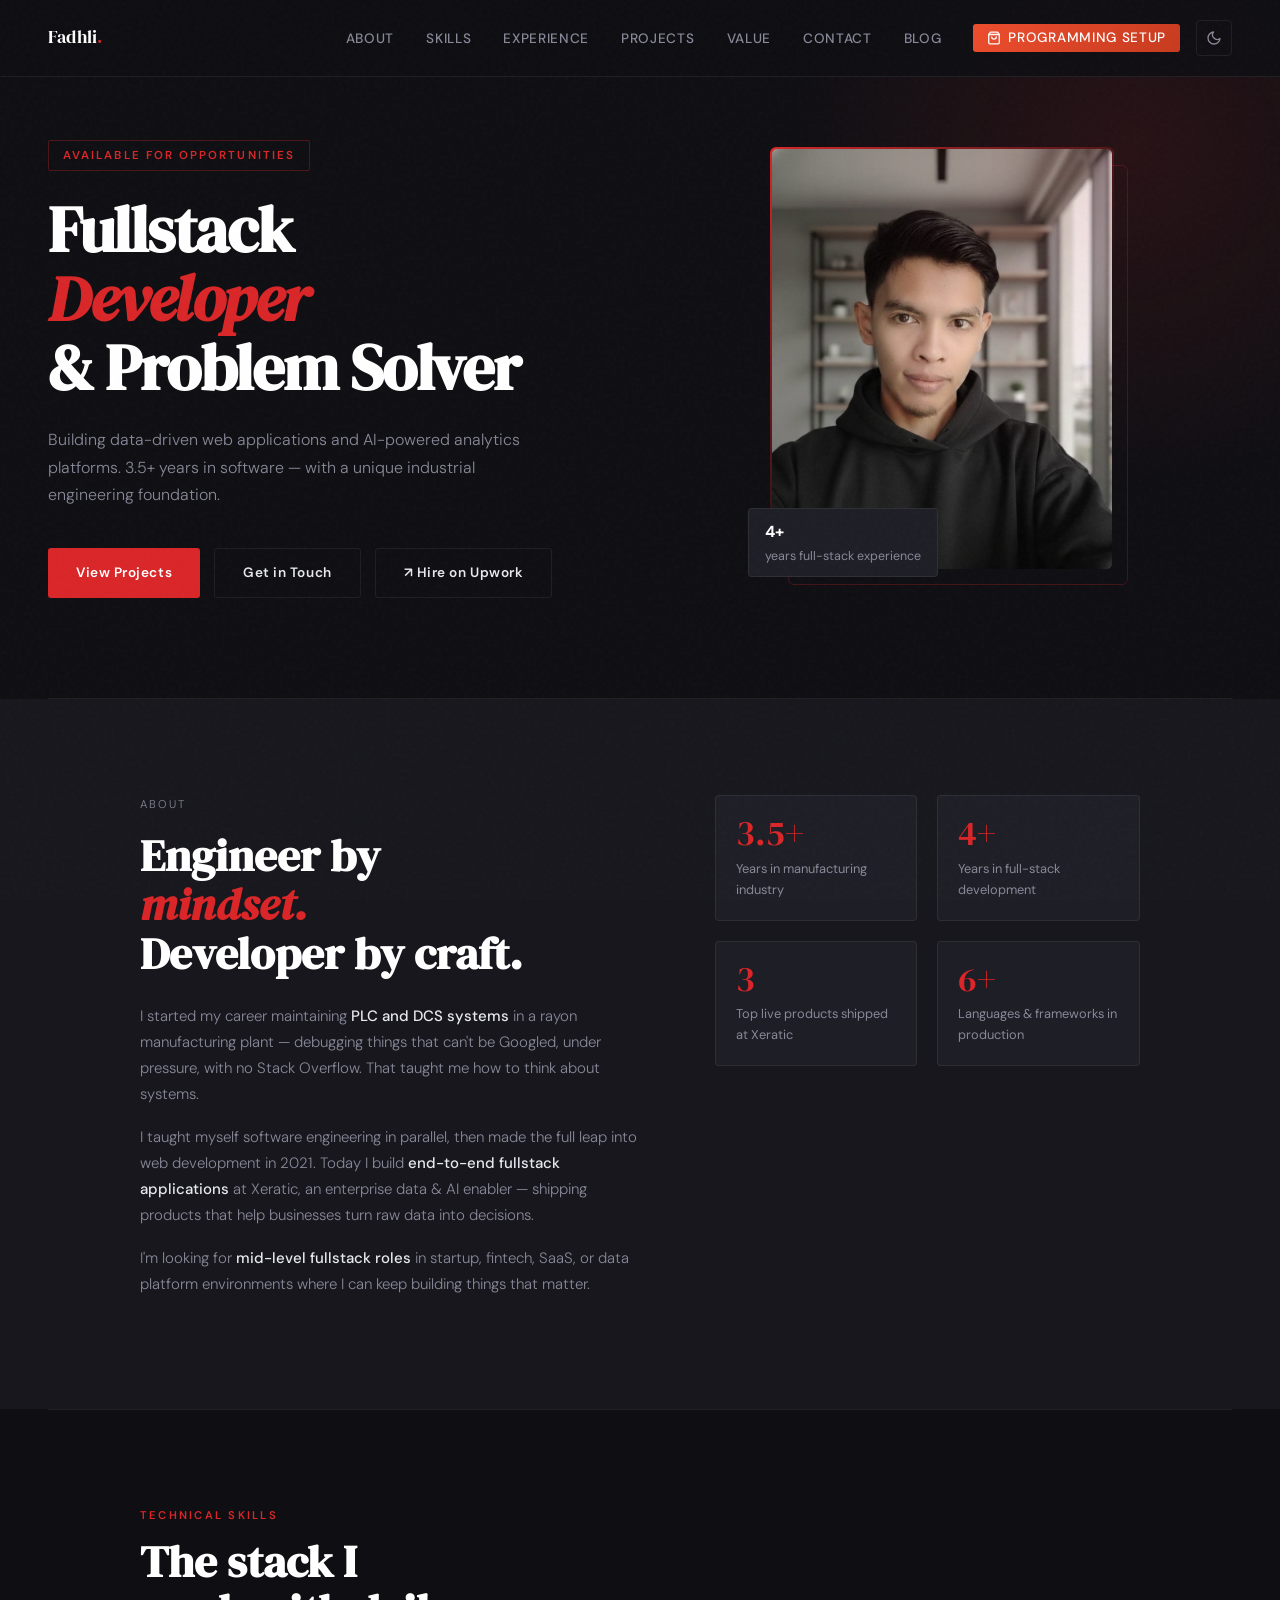
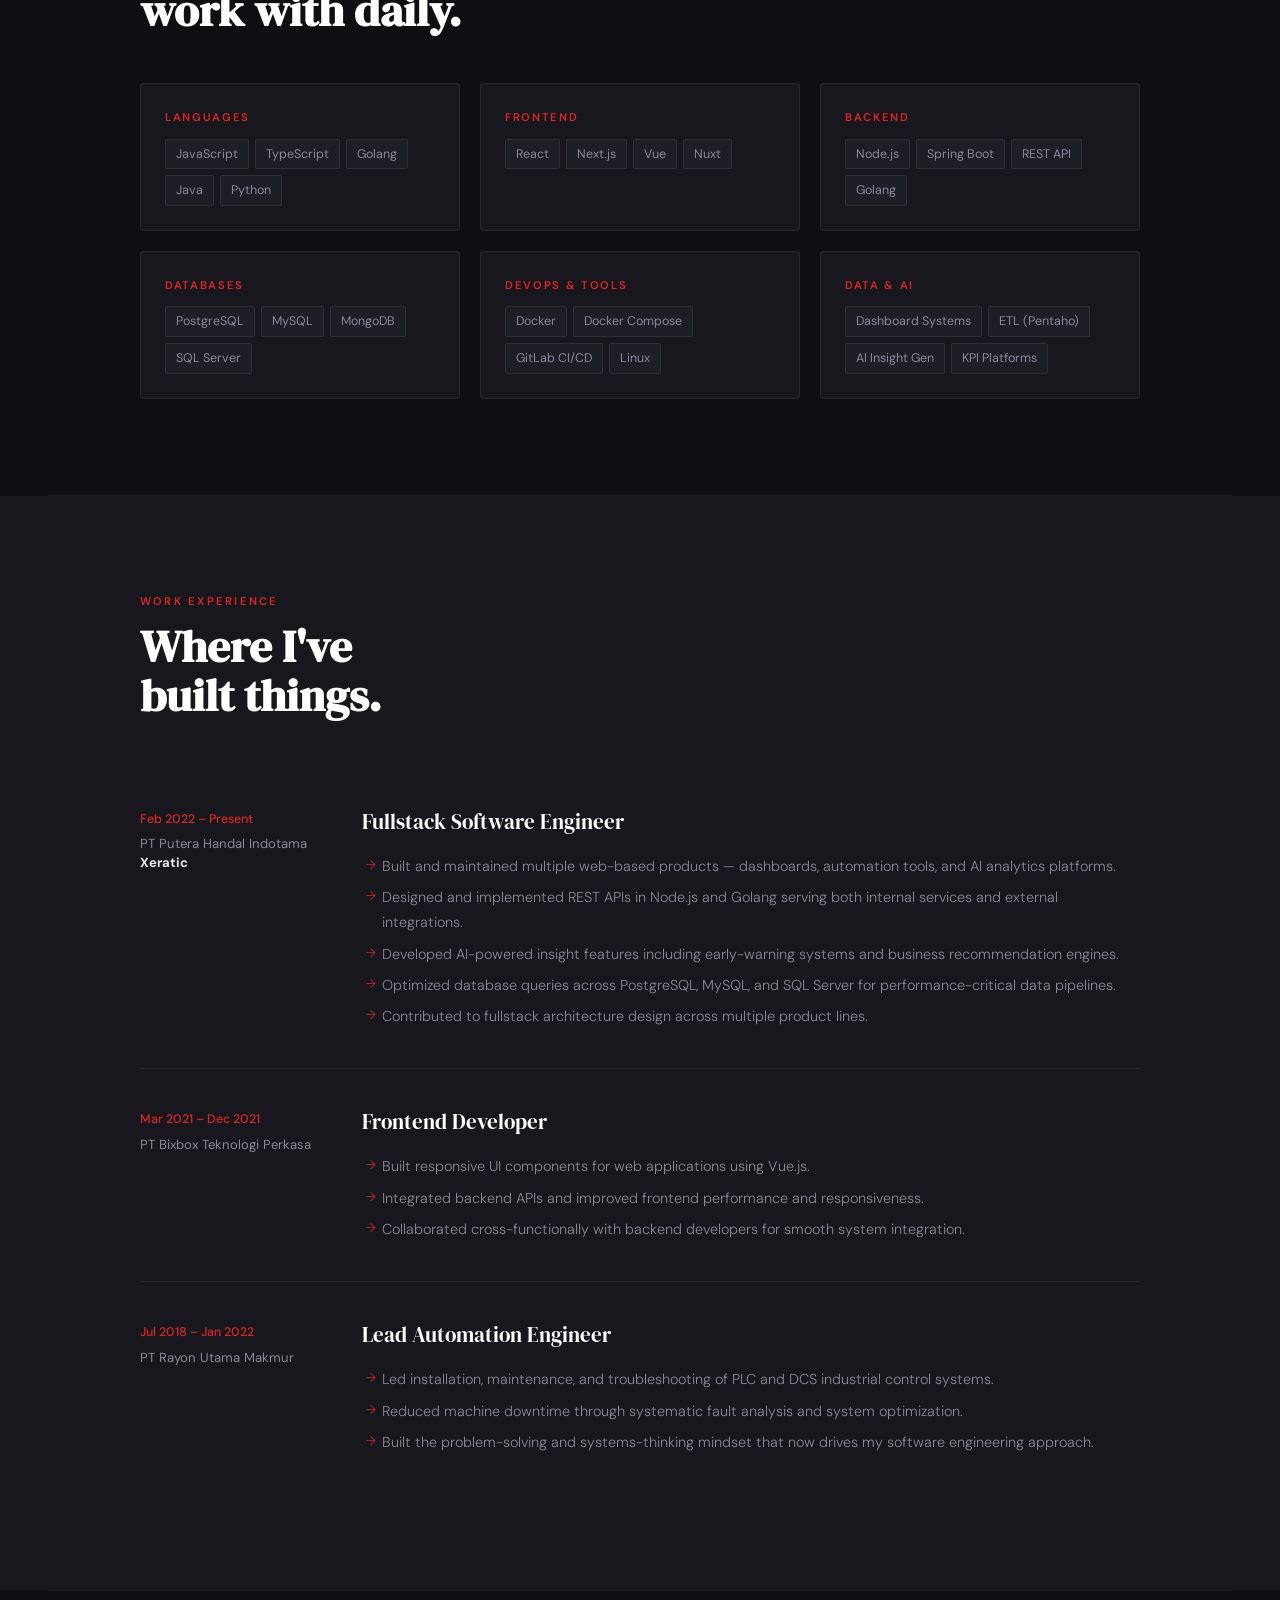
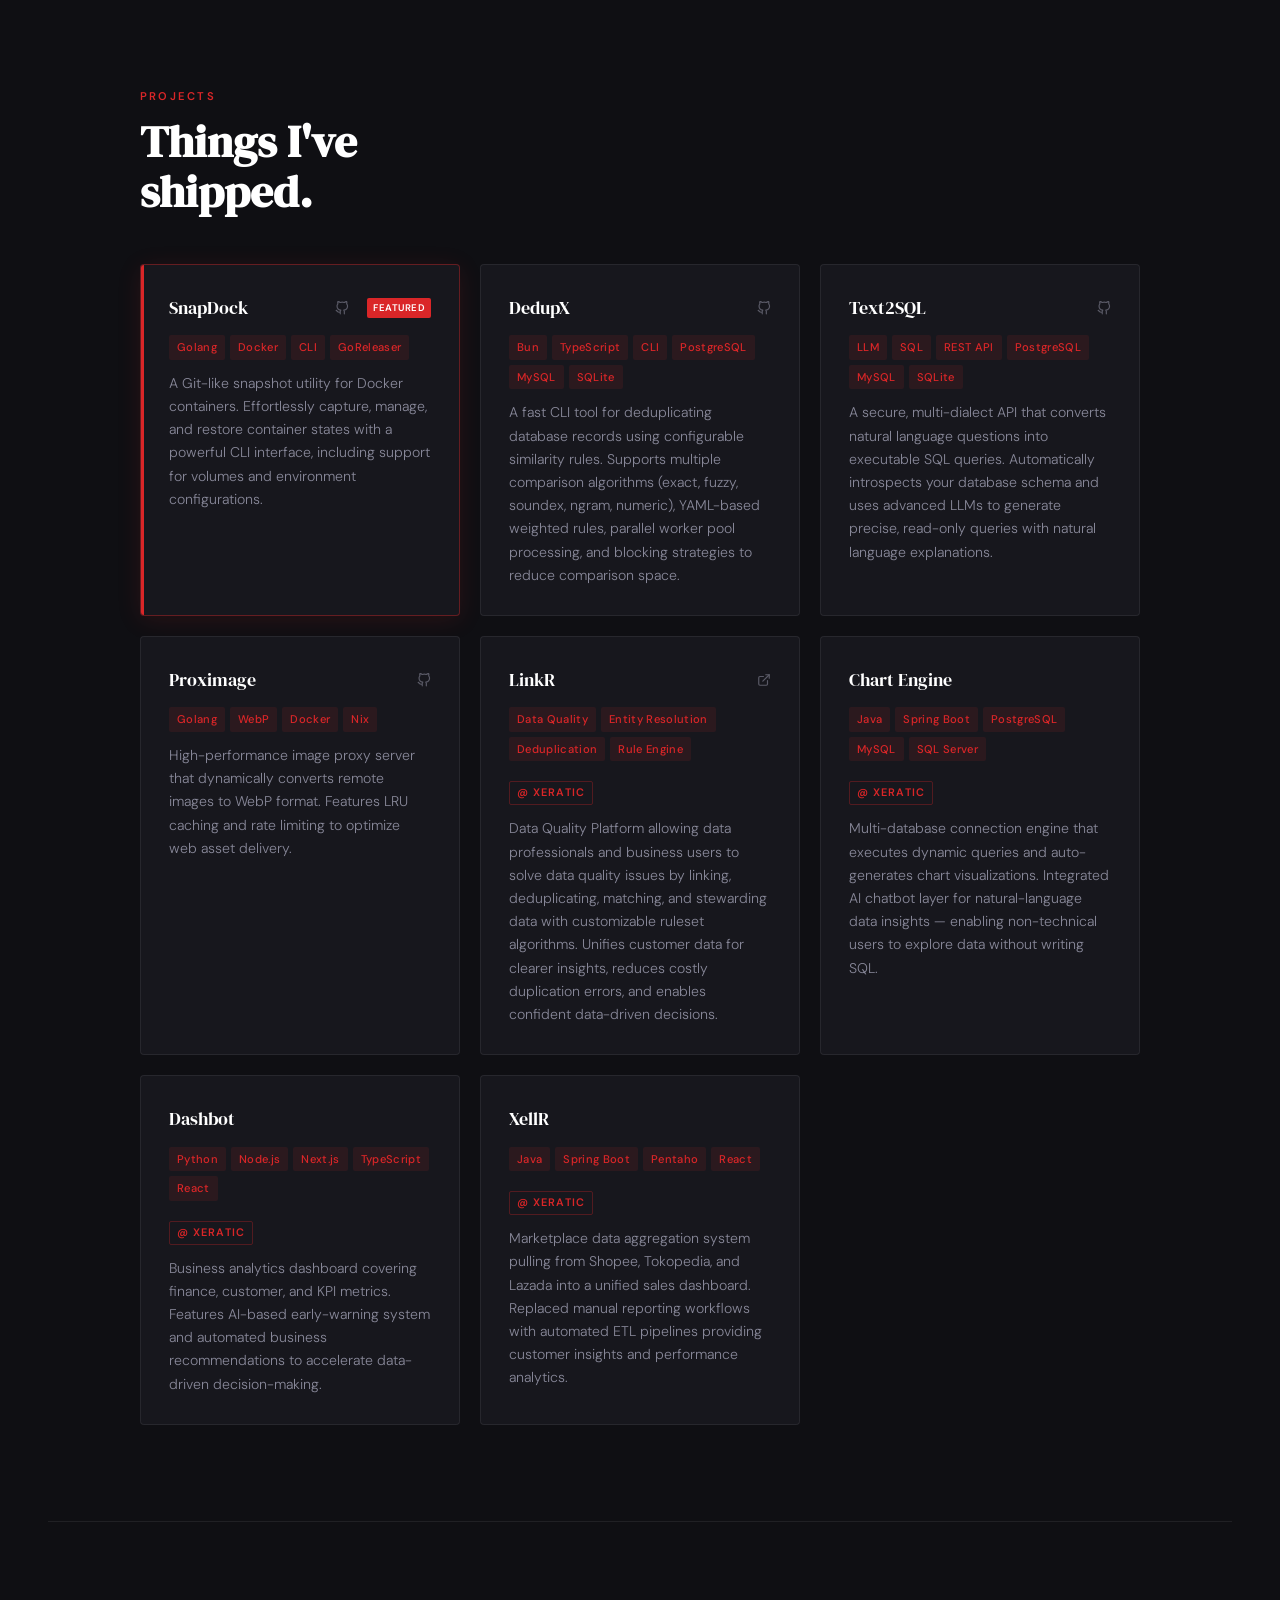
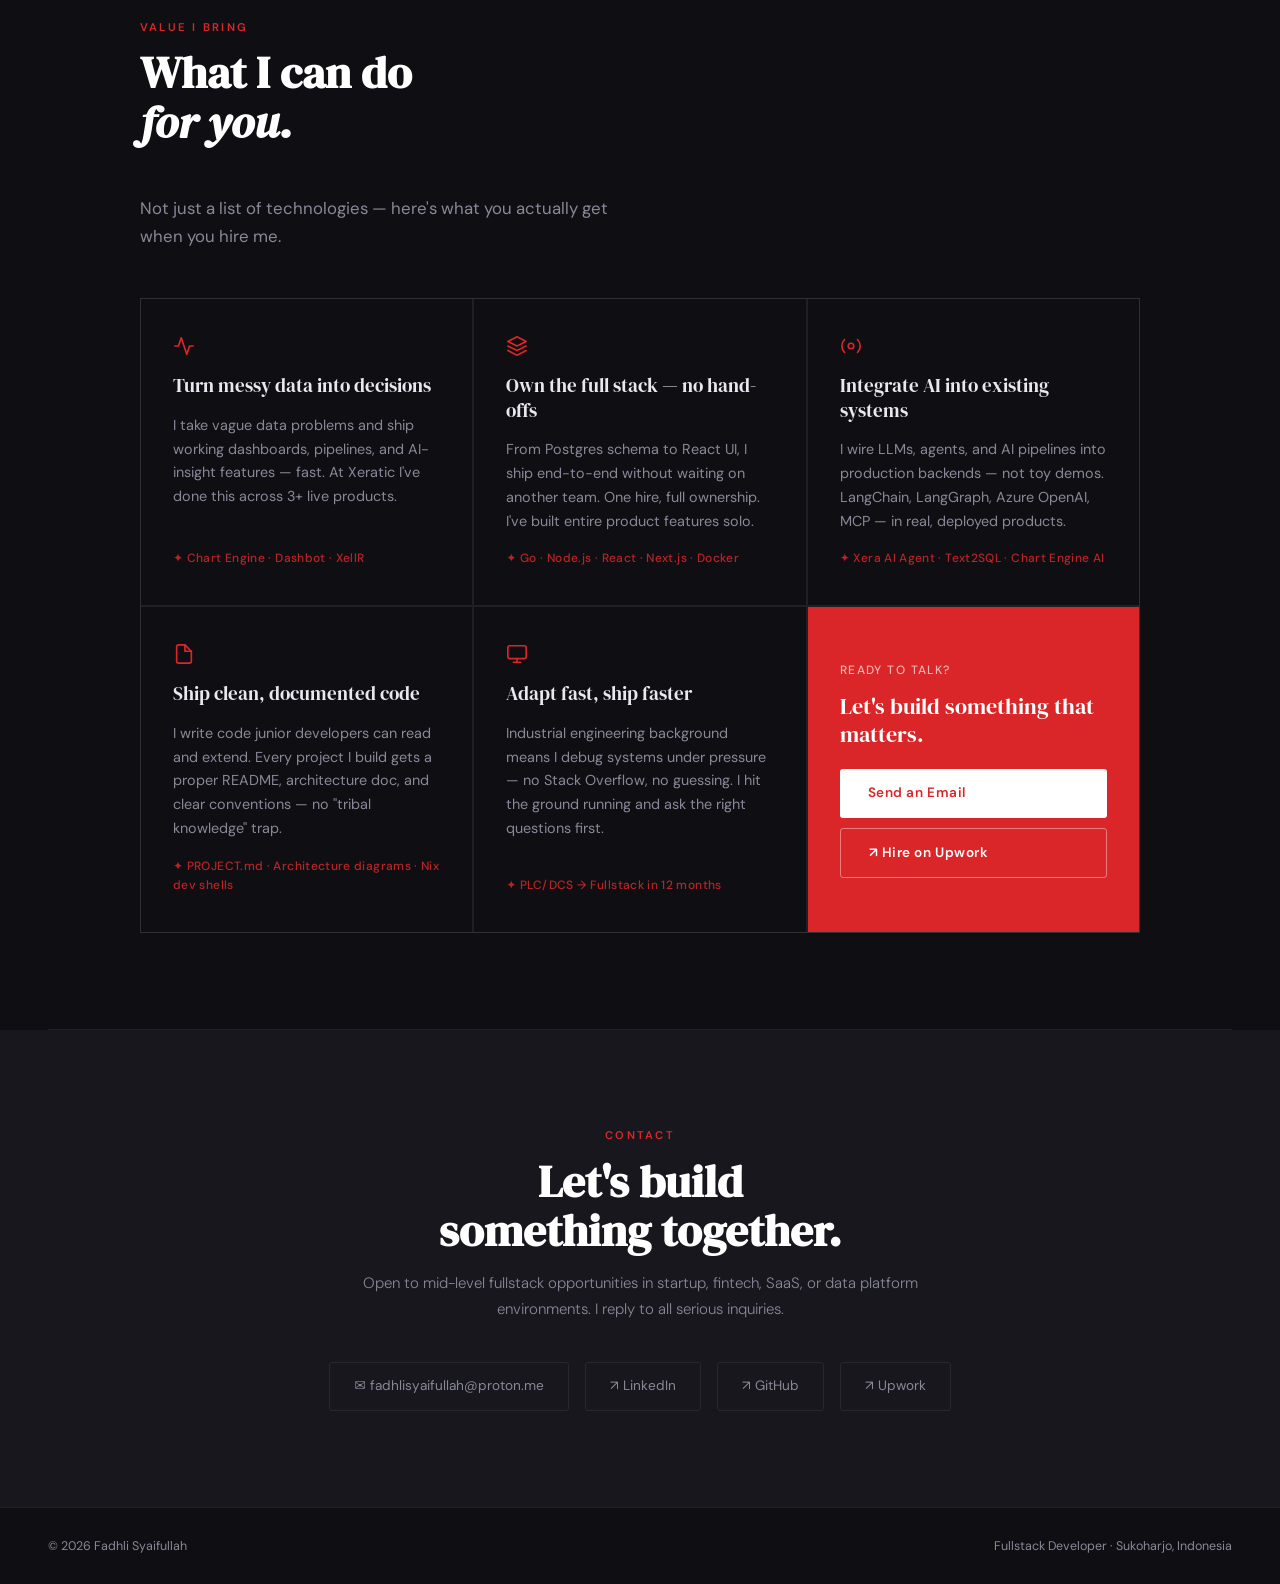
==== commit b4a22afc: "edit: years of expirience" ====
--- a/index.html
+++ b/index.html
@@ -329,8 +329,8 @@
             <li><a href="/blog.html">Blog</a></li>
             <li>
                 <a href="https://collshp.com/programming_setup" class="nav-shopee" target="_blank" rel="noopener"><svg
-                        width="14" height="14" viewBox="0 0 24 24" fill="none" stroke="currentColor" stroke-width="2.2"
-                        stroke-linecap="round" stroke-linejoin="round">
+                        aria-hidden="true" width="14" height="14" viewBox="0 0 24 24" fill="none" stroke="currentColor"
+                        stroke-width="2.2" stroke-linecap="round" stroke-linejoin="round">
                         <path d="M6 2 3 6v14a2 2 0 0 0 2 2h14a2 2 0 0 0 2-2V6l-3-4z" />
                         <line x1="3" y1="6" x2="21" y2="6" />
                         <path d="M16 10a4 4 0 0 1-8 0" />
@@ -338,8 +338,8 @@
             </li>
         </ul>
         <button class="theme-toggle" id="themeToggle" aria-label="Toggle theme">
-            <svg class="icon-sun" width="16" height="16" viewBox="0 0 24 24" fill="none" stroke="currentColor"
-                stroke-width="2" stroke-linecap="round" stroke-linejoin="round">
+            <svg class="icon-sun" aria-hidden="true" width="16" height="16" viewBox="0 0 24 24" fill="none"
+                stroke="currentColor" stroke-width="2" stroke-linecap="round" stroke-linejoin="round">
                 <circle cx="12" cy="12" r="5" />
                 <line x1="12" y1="1" x2="12" y2="3" />
                 <line x1="12" y1="21" x2="12" y2="23" />
@@ -349,8 +349,8 @@
                 <line x1="21" y1="12" x2="23" y2="12" />
                 <line x1="4.22" y1="19.78" x2="5.64" y2="18.36" />
                 <line x1="18.36" y1="5.64" x2="19.78" y2="4.22" />
-            </svg><svg class="icon-moon" width="16" height="16" viewBox="0 0 24 24" fill="none" stroke="currentColor"
-                stroke-width="2" stroke-linecap="round" stroke-linejoin="round">
+            </svg><svg class="icon-moon" aria-hidden="true" width="16" height="16" viewBox="0 0 24 24" fill="none"
+                stroke="currentColor" stroke-width="2" stroke-linecap="round" stroke-linejoin="round">
                 <path d="M21 12.79A9 9 0 1 1 11.21 3 7 7 0 0 0 21 12.79z" />
             </svg>
         </button>
@@ -369,15 +369,16 @@
         <a href="#contact" class="drawer-link">Contact</a>
         <a href="/blog.html" class="drawer-link">Blog</a>
         <a href="https://collshp.com/programming_setup" class="drawer-shopee" target="_blank" rel="noopener"><svg
-                width="16" height="16" viewBox="0 0 24 24" fill="none" stroke="currentColor" stroke-width="2.2"
-                stroke-linecap="round" stroke-linejoin="round">
+                aria-hidden="true" width="16" height="16" viewBox="0 0 24 24" fill="none" stroke="currentColor"
+                stroke-width="2.2" stroke-linecap="round" stroke-linejoin="round">
                 <path d="M6 2 3 6v14a2 2 0 0 0 2 2h14a2 2 0 0 0 2-2V6l-3-4z" />
                 <line x1="3" y1="6" x2="21" y2="6" />
                 <path d="M16 10a4 4 0 0 1-8 0" />
             </svg>Programming Setup</a>
     </div>
-
-    <!-- HERO -->
+    
+    <main>
+        <!-- HERO -->
     <section id="hero">
         <div class="hero-text">
             <span class="hero-label">Available for opportunities</span>
@@ -399,7 +400,7 @@
                 <img src="[data-uri]"
                     alt="Fadhli Syaifullah – Fullstack Developer" fetchpriority="high" />
                 <div class="hero-badge">
-                    <strong>3.5+</strong> years full-stack experience
+                    <strong>4+</strong> years full-stack experience
                 </div>
             </div>
         </div>
@@ -449,7 +450,7 @@
                         </div>
                     </div>
                     <div class="stat-box">
-                        <div class="stat-num">3.5+</div>
+                        <div class="stat-num">4+</div>
                         <div class="stat-label">
                             Years in full-stack development
                         </div>
@@ -652,8 +653,9 @@
                     <div class="proj-name">
                         SnapDock
                         <a href="https://github.com/fadhlidev/snapdock" class="proj-link" target="_blank" rel="noopener"
-                            title="View on GitHub"><svg width="14" height="14" viewBox="0 0 24 24" fill="none"
-                                stroke="currentColor" stroke-width="2" stroke-linecap="round" stroke-linejoin="round">
+                            title="View on GitHub" aria-label="View SnapDock on GitHub"><svg aria-hidden="true"
+                                width="14" height="14" viewBox="0 0 24 24" fill="none" stroke="currentColor"
+                                stroke-width="2" stroke-linecap="round" stroke-linejoin="round">
                                 <path
                                     d="M9 19c-5 1.5-5-2.5-7-3m14 6v-3.87a3.37 3.37 0 0 0-.94-2.61c3.14-.35 6.44-1.54 6.44-7A5.44 5.44 0 0 0 20 4.77 5.07 5.07 0 0 0 19.91 1S18.73.65 16 2.48a13.38 13.38 0 0 0-7 0C6.27.65 5.09 1 5.09 1A5.07 5.07 0 0 0 5 4.77a5.44 5.44 0 0 0-1.5 3.78c0 5.42 3.3 6.61 6.44 7A3.37 3.37 0 0 0 9 18.13V22" />
                             </svg></a>
@@ -673,9 +675,9 @@
                     <div class="proj-name">
                         DedupX
                         <a href="https://github.com/fadhlidev/dedupx" class="proj-link" target="_blank" rel="noopener"
-                            title="View on GitHub">
-                            <svg width="14" height="14" viewBox="0 0 24 24" fill="none" stroke="currentColor"
-                                stroke-width="2" stroke-linecap="round" stroke-linejoin="round">
+                            title="View on GitHub" aria-label="View DedupX on GitHub">
+                            <svg aria-hidden="true" width="14" height="14" viewBox="0 0 24 24" fill="none"
+                                stroke="currentColor" stroke-width="2" stroke-linecap="round" stroke-linejoin="round">
                                 <path
                                     d="M9 19c-5 1.5-5-2.5-7-3m14 6v-3.87a3.37 3.37 0 0 0-.94-2.61c3.14-.35 6.44-1.54 6.44-7A5.44 5.44 0 0 0 20 4.77 5.07 5.07 0 0 0 19.91 1S18.73.65 16 2.48a13.38 13.38 0 0 0-7 0C6.27.65 5.09 1 5.09 1A5.07 5.07 0 0 0 5 4.77a5.44 5.44 0 0 0-1.5 3.78c0 5.42 3.3 6.61 6.44 7A3.37 3.37 0 0 0 9 18.13V22" />
                             </svg>
@@ -698,9 +700,9 @@
                     <div class="proj-name">
                         Text2SQL
                         <a href="https://github.com/fadhlidev/text2sql" class="proj-link" target="_blank" rel="noopener"
-                            title="View on GitHub">
-                            <svg width="14" height="14" viewBox="0 0 24 24" fill="none" stroke="currentColor"
-                                stroke-width="2" stroke-linecap="round" stroke-linejoin="round">
+                            title="View on GitHub" aria-label="View Text2SQL on GitHub">
+                            <svg aria-hidden="true" width="14" height="14" viewBox="0 0 24 24" fill="none"
+                                stroke="currentColor" stroke-width="2" stroke-linecap="round" stroke-linejoin="round">
                                 <path
                                     d="M9 19c-5 1.5-5-2.5-7-3m14 6v-3.87a3.37 3.37 0 0 0-.94-2.61c3.14-.35 6.44-1.54 6.44-7A5.44 5.44 0 0 0 20 4.77 5.07 5.07 0 0 0 19.91 1S18.73.65 16 2.48a13.38 13.38 0 0 0-7 0C6.27.65 5.09 1 5.09 1A5.07 5.07 0 0 0 5 4.77a5.44 5.44 0 0 0-1.5 3.78c0 5.42 3.3 6.61 6.44 7A3.37 3.37 0 0 0 9 18.13V22" />
                             </svg>
@@ -723,9 +725,9 @@
                     <div class="proj-name">
                         Proximage
                         <a href="https://github.com/fadhlidev/proximage" class="proj-link" target="_blank"
-                            rel="noopener" title="View on GitHub"><svg width="14" height="14" viewBox="0 0 24 24"
-                                fill="none" stroke="currentColor" stroke-width="2" stroke-linecap="round"
-                                stroke-linejoin="round">
+                            rel="noopener" title="View on GitHub" aria-label="View Proximage on GitHub"><svg
+                                aria-hidden="true" width="14" height="14" viewBox="0 0 24 24" fill="none"
+                                stroke="currentColor" stroke-width="2" stroke-linecap="round" stroke-linejoin="round">
                                 <path
                                     d="M9 19c-5 1.5-5-2.5-7-3m14 6v-3.87a3.37 3.37 0 0 0-.94-2.61c3.14-.35 6.44-1.54 6.44-7A5.44 5.44 0 0 0 20 4.77 5.07 5.07 0 0 0 19.91 1S18.73.65 16 2.48a13.38 13.38 0 0 0-7 0C6.27.65 5.09 1 5.09 1A5.07 5.07 0 0 0 5 4.77a5.44 5.44 0 0 0-1.5 3.78c0 5.42 3.3 6.61 6.44 7A3.37 3.37 0 0 0 9 18.13V22" />
                             </svg></a>
@@ -745,8 +747,9 @@
                     <div class="proj-name">
                         LinkR
                         <a href="https://xeratic.com/linkr" class="proj-link" target="_blank" rel="noopener"
-                            title="Visit LinkR"><svg width="14" height="14" viewBox="0 0 24 24" fill="none"
-                                stroke="currentColor" stroke-width="2" stroke-linecap="round" stroke-linejoin="round">
+                            title="Visit LinkR" aria-label="Visit LinkR website"><svg aria-hidden="true" width="14"
+                                height="14" viewBox="0 0 24 24" fill="none" stroke="currentColor" stroke-width="2"
+                                stroke-linecap="round" stroke-linejoin="round">
                                 <path d="M18 13v6a2 2 0 0 1-2 2H5a2 2 0 0 1-2-2V8a2 2 0 0 1 2-2h6" />
                                 <polyline points="15 3 21 3 21 9" />
                                 <line x1="10" y1="14" x2="21" y2="3" />
@@ -833,8 +836,8 @@
             <div class="value-grid">
                 <div class="value-card reveal">
                     <div class="value-icon">
-                        <svg width="22" height="22" viewBox="0 0 24 24" fill="none" stroke="currentColor"
-                            stroke-width="1.8" stroke-linecap="round" stroke-linejoin="round">
+                        <svg aria-hidden="true" width="22" height="22" viewBox="0 0 24 24" fill="none"
+                            stroke="currentColor" stroke-width="1.8" stroke-linecap="round" stroke-linejoin="round">
                             <polyline points="22 12 18 12 15 21 9 3 6 12 2 12" />
                         </svg>
                     </div>
@@ -848,8 +851,8 @@
 
                 <div class="value-card reveal">
                     <div class="value-icon">
-                        <svg width="22" height="22" viewBox="0 0 24 24" fill="none" stroke="currentColor"
-                            stroke-width="1.8" stroke-linecap="round" stroke-linejoin="round">
+                        <svg aria-hidden="true" width="22" height="22" viewBox="0 0 24 24" fill="none"
+                            stroke="currentColor" stroke-width="1.8" stroke-linecap="round" stroke-linejoin="round">
                             <path d="M12 2L2 7l10 5 10-5-10-5z" />
                             <path d="M2 17l10 5 10-5" />
                             <path d="M2 12l10 5 10-5" />
@@ -865,8 +868,8 @@
 
                 <div class="value-card reveal">
                     <div class="value-icon">
-                        <svg width="22" height="22" viewBox="0 0 24 24" fill="none" stroke="currentColor"
-                            stroke-width="1.8" stroke-linecap="round" stroke-linejoin="round">
+                        <svg aria-hidden="true" width="22" height="22" viewBox="0 0 24 24" fill="none"
+                            stroke="currentColor" stroke-width="1.8" stroke-linecap="round" stroke-linejoin="round">
                             <circle cx="12" cy="12" r="3" />
                             <path d="M19.07 4.93a10 10 0 0 1 0 14.14" />
                             <path d="M4.93 4.93a10 10 0 0 0 0 14.14" />
@@ -882,8 +885,8 @@
 
                 <div class="value-card reveal">
                     <div class="value-icon">
-                        <svg width="22" height="22" viewBox="0 0 24 24" fill="none" stroke="currentColor"
-                            stroke-width="1.8" stroke-linecap="round" stroke-linejoin="round">
+                        <svg aria-hidden="true" width="22" height="22" viewBox="0 0 24 24" fill="none"
+                            stroke="currentColor" stroke-width="1.8" stroke-linecap="round" stroke-linejoin="round">
                             <path d="M13 2H6a2 2 0 0 0-2 2v16a2 2 0 0 0 2 2h12a2 2 0 0 0 2-2V9z" />
                             <polyline points="13 2 13 9 20 9" />
                         </svg>
@@ -898,8 +901,8 @@
 
                 <div class="value-card reveal">
                     <div class="value-icon">
-                        <svg width="22" height="22" viewBox="0 0 24 24" fill="none" stroke="currentColor"
-                            stroke-width="1.8" stroke-linecap="round" stroke-linejoin="round">
+                        <svg aria-hidden="true" width="22" height="22" viewBox="0 0 24 24" fill="none"
+                            stroke="currentColor" stroke-width="1.8" stroke-linecap="round" stroke-linejoin="round">
                             <rect x="2" y="3" width="20" height="14" rx="2" />
                             <line x1="8" y1="21" x2="16" y2="21" />
                             <line x1="12" y1="17" x2="12" y2="21" />
@@ -960,6 +963,8 @@
         </div>
     </section>
 
+    </main>
+
     <!-- FOOTER -->
     <footer>
         <span>© 2026 Fadhli Syaifullah</span>
@@ -1020,4 +1025,4 @@
     </script>
 </body>
 
-</html>+</html>
--- a/styles.css
+++ b/styles.css
@@ -25,7 +25,7 @@
     --dark2: #e6e2db;
     --dark3: #dad6ce;
     --border: rgba(0, 0, 0, 0.1);
-    --muted: #6b6760;
+    --muted: #5e5a52;
     --light: #2a2520;
     --white: #1a1612;
 }
@@ -130,6 +130,11 @@
     font-size: 15px;
     line-height: 1.65;
     overflow-x: hidden;
+}
+
+:focus-visible {
+    outline: 2px solid var(--red);
+    outline-offset: 4px;
 }
 
 /* ── NOISE OVERLAY ── */
